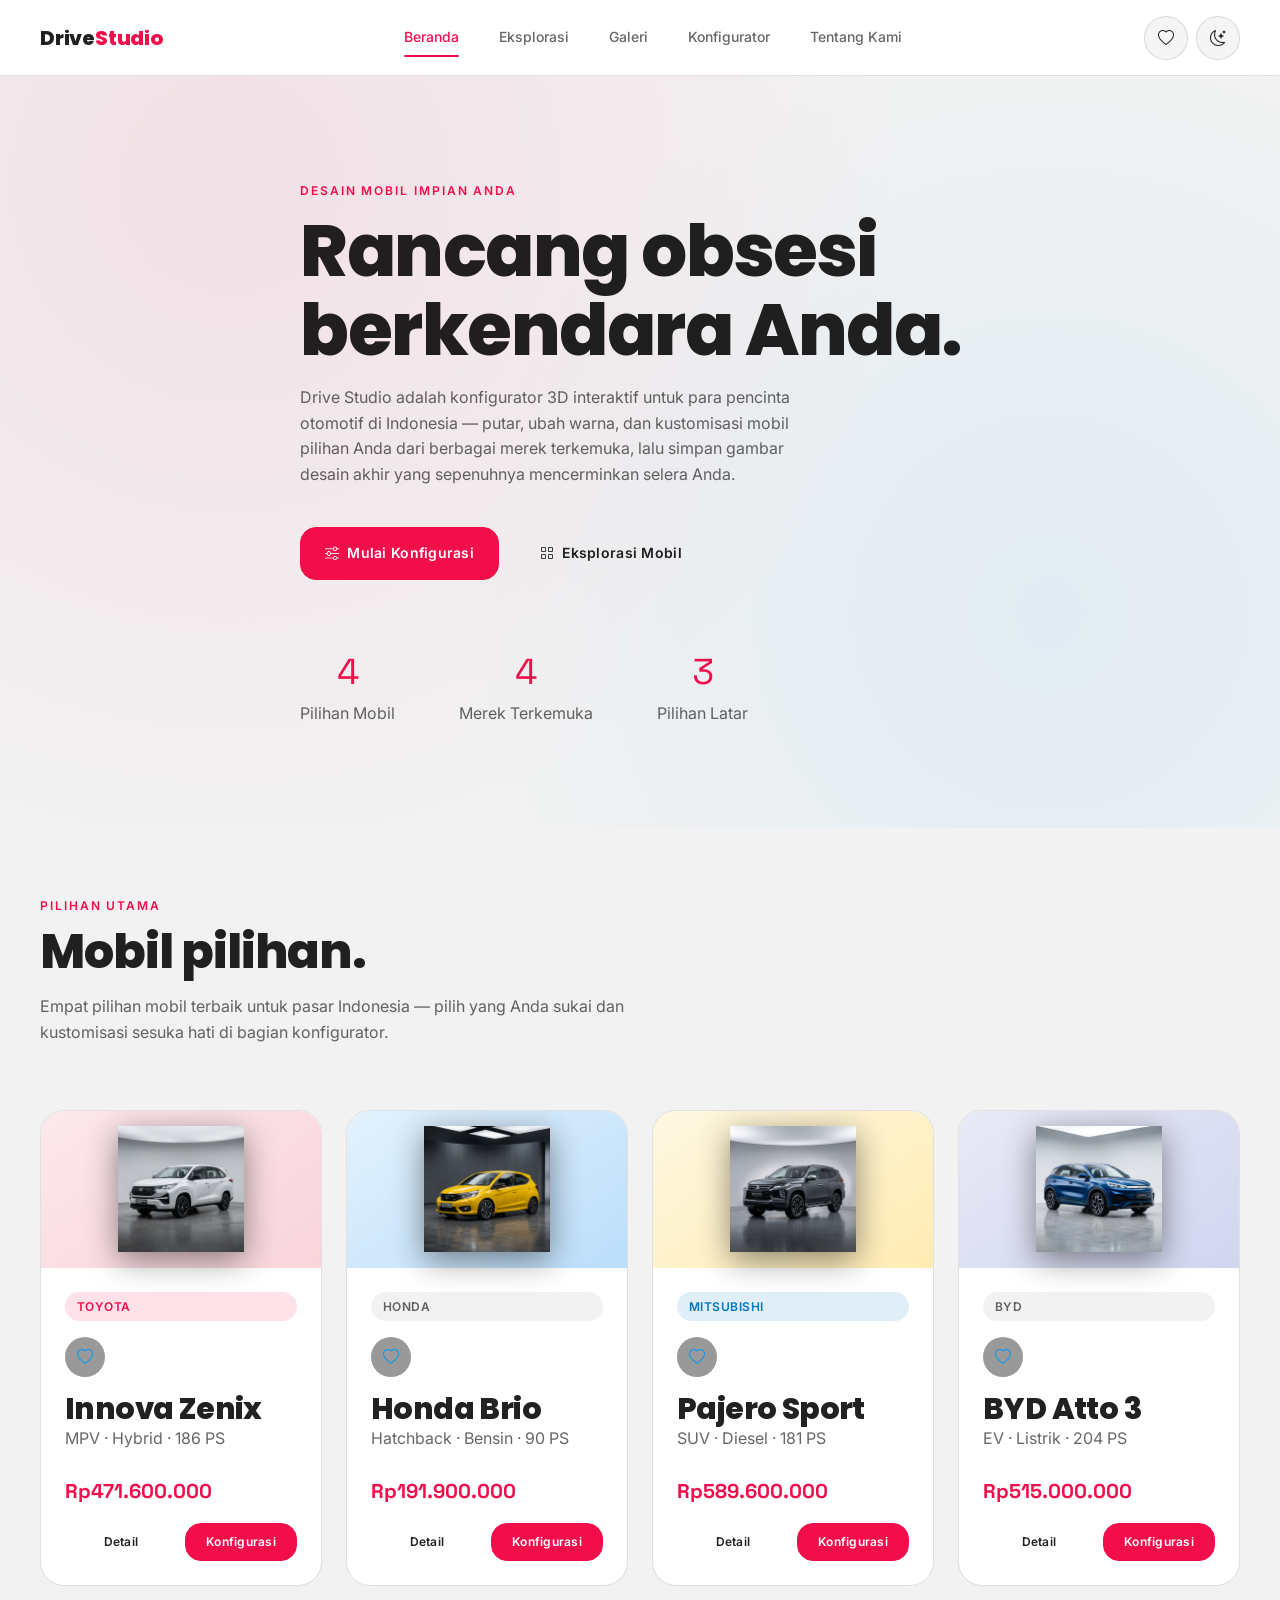
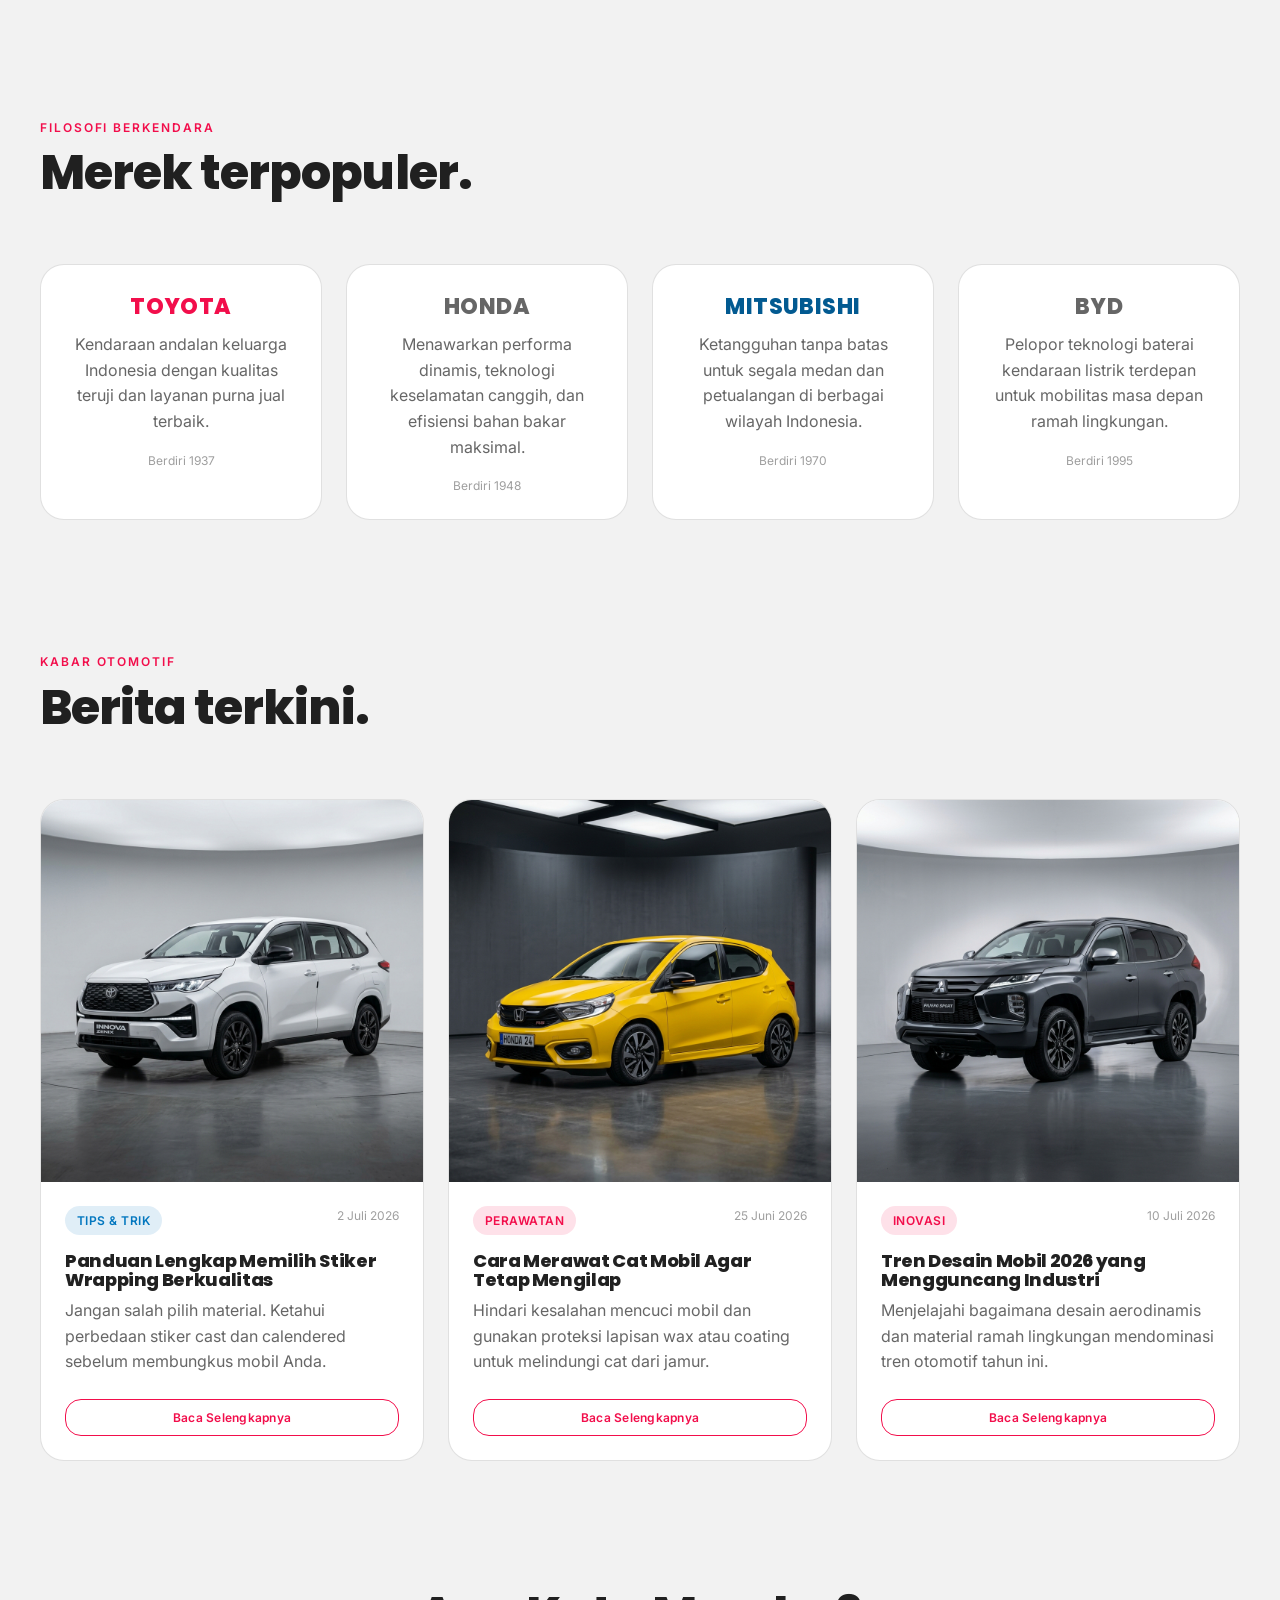
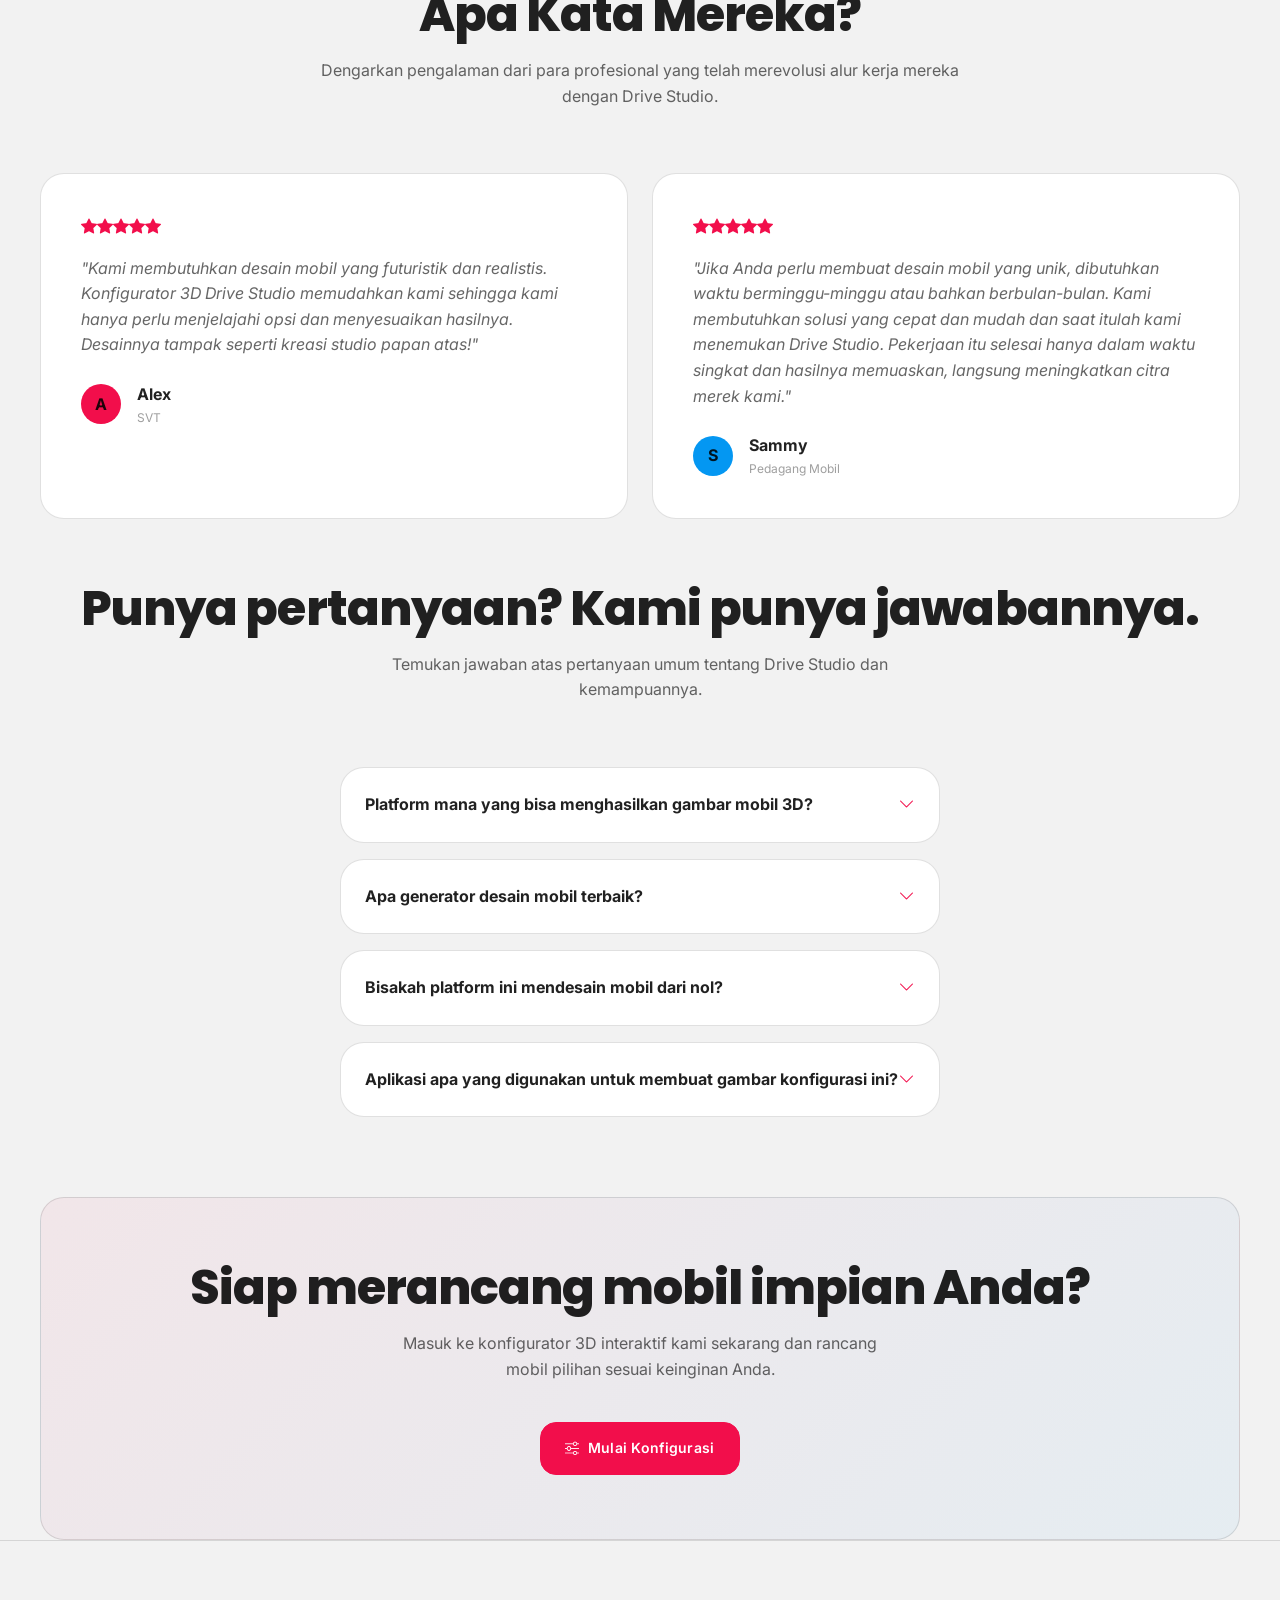
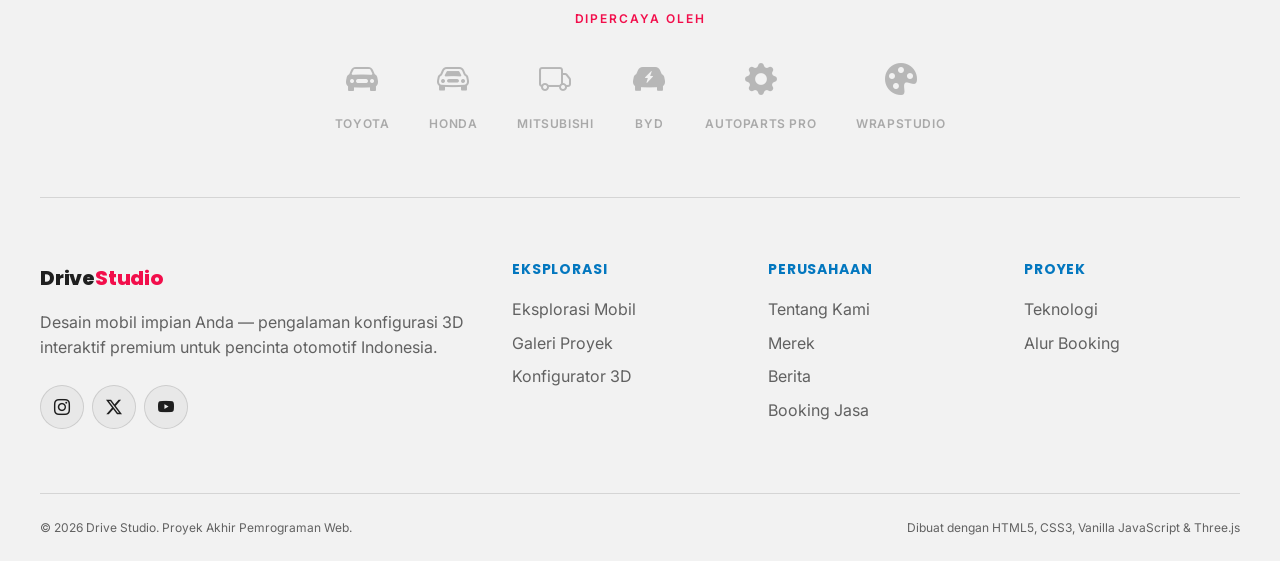
==== index.html @ 130761ae "Initial commit" ====
<!DOCTYPE html>
<html lang="id">
<head>
  <meta charset="UTF-8" />
  <meta name="viewport" content="width=device-width, initial-scale=1.0" />
  <title>Drive Studio — Desain Mobil Impian Anda</title>
  <meta name="description" content="Drive Studio adalah konfigurator 3D interaktif premium untuk kustomisasi warna, velg, dan visualisasi mobil impian Anda secara real-time." />

  <!-- Diterapkan sebelum render pertama untuk menghindari kedipan tema yang salah -->
  <script>
    (function () {
      try {
        var saved = JSON.parse(localStorage.getItem('ds:theme'));
        if (saved === 'light') document.documentElement.dataset.theme = 'light';
      } catch (e) { /* localStorage tidak tersedia */ }
    })();
  </script>

  <link rel="stylesheet" href="https://cdn.jsdelivr.net/npm/bootstrap-icons@1.11.3/font/bootstrap-icons.min.css" />
  <link rel="stylesheet" href="css/main.css?v=21" />
  <link rel="stylesheet" href="css/components.css?v=21" />
  <link rel="stylesheet" href="css/animations.css?v=21" />
  <link rel="stylesheet" href="css/pages.css?v=21" />
  <link rel="stylesheet" href="css/responsive.css?v=21" />
</head>
<body data-page="home">

  <div class="loading-screen" id="loadingScreen">
    <p class="loading-logo">DRIVE<span class="text-primary">STUDIO</span></p>
    <div class="loading-bar">
      <div class="loading-bar-fill" id="loadingBarFill"></div>
    </div>
  </div>

  <header class="navbar" id="navbar">
    <div class="container navbar-inner">
      <a href="index.html" class="navbar-brand">Drive<span>Studio</span></a>

      <nav class="navbar-links" aria-label="Navigasi Utama">
        <a href="index.html" class="is-active">Beranda</a>
        <a href="cars.html">Eksplorasi</a>
        <a href="compare.html">Galeri</a>
        <a href="configurator.html">Konfigurator</a>
        <a href="about.html">Tentang Kami</a>
      </nav>

      <div class="navbar-actions">
        <a href="cars.html?view=favorites" class="btn-icon icon-btn-badged" id="favoritesLink" aria-label="Mobil Favorit">
          <i class="bi bi-heart"></i>
          <span class="icon-btn-badge" id="favoritesCount" hidden>0</span>
        </a>
        <button type="button" class="btn-icon" id="themeToggle" aria-label="Ubah Tema Terang/Gelap">
          <i class="bi bi-moon-stars" id="themeIcon"></i>
        </button>
        <button type="button" class="btn-icon navbar-toggle" id="navbarToggle" aria-label="Buka Menu" aria-expanded="false" aria-controls="navbarDrawer">
          <i class="bi bi-list" id="navbarToggleIcon"></i>
        </button>
      </div>
    </div>
  </header>

  <div class="navbar-drawer" id="navbarDrawer">
    <a href="index.html" class="is-active">Beranda</a>
    <a href="cars.html">Eksplorasi</a>
    <a href="compare.html">Galeri</a>
    <a href="configurator.html">Konfigurator</a>
    <a href="about.html">Tentang Kami</a>
  </div>

  <main id="main-content">

    <!-- Hero -->
    <section class="hero">
      <div class="container hero-content reveal-stagger">
        <p class="eyebrow reveal">Desain mobil impian Anda</p>
        <h1 class="reveal mt-2">Rancang obsesi berkendara Anda.</h1>
        <p class="reveal mt-3" style="max-width: 52ch;">
          Drive Studio adalah konfigurator 3D interaktif untuk para pencinta otomotif di Indonesia — putar, 
          ubah warna, dan kustomisasi mobil pilihan Anda dari berbagai merek terkemuka, 
          lalu simpan gambar desain akhir yang sepenuhnya mencerminkan selera Anda.
        </p>
        <div class="hero-actions mt-5 reveal">
          <a href="configurator.html" class="btn btn-primary">
            <i class="bi bi-sliders"></i> Mulai Konfigurasi
          </a>
          <a href="cars.html" class="btn btn-ghost">
            <i class="bi bi-grid"></i> Eksplorasi Mobil
          </a>
        </div>
        <div class="hero-stats mt-6 reveal">
          <div>
            <p class="stat-number numeric text-primary" style="font-size: 2.25rem;" data-counter="4">0</p>
            <p class="text-mid">Pilihan Mobil</p>
          </div>
          <div>
            <p class="stat-number numeric text-primary" style="font-size: 2.25rem;" data-counter="4">0</p>
            <p class="text-mid">Merek Terkemuka</p>
          </div>
          <div>
            <p class="stat-number numeric text-primary" style="font-size: 2.25rem;" data-counter="3">0</p>
            <p class="text-mid">Pilihan Latar</p>
          </div>
        </div>
      </div>
    </section>

    <!-- Featured Cars -->
    <section class="section" id="featured">
      <div class="container">
        <p class="eyebrow reveal">Pilihan Utama</p>
        <h2 class="mt-2 reveal">Mobil pilihan.</h2>
        <p class="text-mid mt-3 reveal" style="max-width: 60ch;">
          Empat pilihan mobil terbaik untuk pasar Indonesia — pilih yang Anda sukai dan kustomisasi sesuka hati di bagian konfigurator.
        </p>

        <div class="grid grid-4 mt-6 reveal-stagger">
          <article class="card car-card reveal">
            <div class="car-card-media is-nocturne">
              <img src="assets/images/toyota_innova_zenix.png" alt="Toyota Innova Zenix" class="car-card-image" loading="lazy" decoding="async" />
            </div>
            <div class="card-body">
              <div class="flex justify-between items-center">
                <span class="badge badge-primary">Toyota</span>
                <button type="button" class="favorite-btn" data-car-id="toyota-innova-zenix" aria-label="Tambah Toyota Innova Zenix ke favorit" aria-pressed="false">
                  <i class="bi bi-heart"></i>
                </button>
              </div>
              <h3 class="mt-3">Innova Zenix</h3>
              <p class="text-mid">MPV · Hybrid · 186 PS</p>
              <div class="flex justify-between items-center mt-4">
                <p class="car-card-price">Rp471.600.000</p>
                <div class="flex gap-2">
                  <a href="detail.html?car=toyota-innova-zenix" class="btn btn-ghost btn-sm">Detail</a>
                  <a href="configurator.html?car=toyota-innova-zenix" class="btn btn-primary btn-sm">Konfigurasi</a>
                </div>
              </div>
            </div>
          </article>

          <article class="card car-card reveal">
            <div class="car-card-media is-solace">
              <img src="assets/images/honda_brio.png" alt="Honda Brio" class="car-card-image" loading="lazy" decoding="async" />
            </div>
            <div class="card-body">
              <div class="flex justify-between items-center">
                <span class="badge">Honda</span>
                <button type="button" class="favorite-btn" data-car-id="honda-brio" aria-label="Tambah Honda Brio ke favorit" aria-pressed="false">
                  <i class="bi bi-heart"></i>
                </button>
              </div>
              <h3 class="mt-3">Honda Brio</h3>
              <p class="text-mid">Hatchback · Bensin · 90 PS</p>
              <div class="flex justify-between items-center mt-4">
                <p class="car-card-price">Rp191.900.000</p>
                <div class="flex gap-2">
                  <a href="detail.html?car=honda-brio" class="btn btn-ghost btn-sm">Detail</a>
                  <a href="configurator.html?car=honda-brio" class="btn btn-primary btn-sm">Konfigurasi</a>
                </div>
              </div>
            </div>
          </article>

          <article class="card car-card reveal">
            <div class="car-card-media is-corsa">
              <img src="assets/images/mitsubishi_pajero_sport.png" alt="Mitsubishi Pajero Sport" class="car-card-image" loading="lazy" decoding="async" />
            </div>
            <div class="card-body">
              <div class="flex justify-between items-center">
                <span class="badge badge-accent">Mitsubishi</span>
                <button type="button" class="favorite-btn" data-car-id="mitsubishi-pajero-sport" aria-label="Tambah Mitsubishi Pajero Sport ke favorit" aria-pressed="false">
                  <i class="bi bi-heart"></i>
                </button>
              </div>
              <h3 class="mt-3">Pajero Sport</h3>
              <p class="text-mid">SUV · Diesel · 181 PS</p>
              <div class="flex justify-between items-center mt-4">
                <p class="car-card-price">Rp589.600.000</p>
                <div class="flex gap-2">
                  <a href="detail.html?car=mitsubishi-pajero-sport" class="btn btn-ghost btn-sm">Detail</a>
                  <a href="configurator.html?car=mitsubishi-pajero-sport" class="btn btn-primary btn-sm">Konfigurasi</a>
                </div>
              </div>
            </div>
          </article>

          <article class="card car-card reveal">
            <div class="car-card-media is-meridian">
              <img src="assets/images/byd_atto_3.png" alt="BYD Atto 3" class="car-card-image" loading="lazy" decoding="async" />
            </div>
            <div class="card-body">
              <div class="flex justify-between items-center">
                <span class="badge">BYD</span>
                <button type="button" class="favorite-btn" data-car-id="byd-atto-3" aria-label="Tambah BYD Atto 3 ke favorit" aria-pressed="false">
                  <i class="bi bi-heart"></i>
                </button>
              </div>
              <h3 class="mt-3">BYD Atto 3</h3>
              <p class="text-mid">EV · Listrik · 204 PS</p>
              <div class="flex justify-between items-center mt-4">
                <p class="car-card-price">Rp515.000.000</p>
                <div class="flex gap-2">
                  <a href="detail.html?car=byd-atto-3" class="btn btn-ghost btn-sm">Detail</a>
                  <a href="configurator.html?car=byd-atto-3" class="btn btn-primary btn-sm">Konfigurasi</a>
                </div>
              </div>
            </div>
          </article>
        </div>
      </div>
    </section>

    <!-- Brands -->
    <section class="section" id="brands">
      <div class="container">
        <p class="eyebrow reveal">Filosofi Berkendara</p>
        <h2 class="mt-2 reveal">Merek terpopuler.</h2>

        <div class="grid grid-4 mt-6 reveal-stagger">
          <article class="card brand-card reveal">
            <p class="brand-wordmark text-primary">TOYOTA</p>
            <p class="text-mid mt-2">Kendaraan andalan keluarga Indonesia dengan kualitas teruji dan layanan purna jual terbaik.</p>
            <p class="text-low fs-xs mt-3">Berdiri 1937</p>
          </article>
          <article class="card brand-card reveal">
            <p class="brand-wordmark">HONDA</p>
            <p class="text-mid mt-2">Menawarkan performa dinamis, teknologi keselamatan canggih, dan efisiensi bahan bakar maksimal.</p>
            <p class="text-low fs-xs mt-3">Berdiri 1948</p>
          </article>
          <article class="card brand-card reveal">
            <p class="brand-wordmark text-accent">MITSUBISHI</p>
            <p class="text-mid mt-2">Ketangguhan tanpa batas untuk segala medan dan petualangan di berbagai wilayah Indonesia.</p>
            <p class="text-low fs-xs mt-3">Berdiri 1970</p>
          </article>
          <article class="card brand-card reveal">
            <p class="brand-wordmark">BYD</p>
            <p class="text-mid mt-2">Pelopor teknologi baterai kendaraan listrik terdepan untuk mobilitas masa depan ramah lingkungan.</p>
            <p class="text-low fs-xs mt-3">Berdiri 1995</p>
          </article>
        </div>
      </div>
    </section>

    <!-- News -->
    <section class="section" id="news">
      <div class="container">
        <p class="eyebrow reveal">Kabar Otomotif</p>
        <h2 class="mt-2 reveal">Berita terkini.</h2>

        <div class="grid grid-3 mt-6 reveal-stagger">
          <article class="card overflow-hidden reveal" style="display: flex; flex-direction: column;">
            <div class="aspect-video">
              <img src="assets/images/toyota_innova_zenix.png" alt="Berita 2" class="w-full h-full object-cover" loading="lazy" />
            </div>
            <div class="card-body" style="flex: 1; display: flex; flex-direction: column;">
              <div>
                <span class="badge badge-accent">Tips & Trik</span>
                <p class="text-low fs-xs" style="float: right;">2 Juli 2026</p>
              </div>
              <h3 class="mt-3" style="font-size: 1.125rem;">Panduan Lengkap Memilih Stiker Wrapping Berkualitas</h3>
              <p class="text-mid mt-2 mb-4">Jangan salah pilih material. Ketahui perbedaan stiker cast dan calendered sebelum membungkus mobil Anda.</p>
              <a href="article.html?id=panduan-stiker-wrapping" class="btn btn-outline btn-sm mt-auto w-full text-center d-block">Baca Selengkapnya</a>
            </div>
          </article>
          <article class="card overflow-hidden reveal" style="display: flex; flex-direction: column;">
            <div class="aspect-video">
              <img src="assets/images/honda_brio.png" alt="Berita 3" class="w-full h-full object-cover" loading="lazy" />
            </div>
            <div class="card-body" style="flex: 1; display: flex; flex-direction: column;">
              <div>
                <span class="badge badge-primary">Perawatan</span>
                <p class="text-low fs-xs" style="float: right;">25 Juni 2026</p>
              </div>
              <h3 class="mt-3" style="font-size: 1.125rem;">Cara Merawat Cat Mobil Agar Tetap Mengilap</h3>
              <p class="text-mid mt-2 mb-4">Hindari kesalahan mencuci mobil dan gunakan proteksi lapisan wax atau coating untuk melindungi cat dari jamur.</p>
              <a href="article.html?id=merawat-cat-mengilap" class="btn btn-outline btn-sm mt-auto w-full text-center d-block">Baca Selengkapnya</a>
            </div>
          </article>
          <article class="card overflow-hidden reveal" style="display: flex; flex-direction: column;">
            <div class="aspect-video">
              <img src="assets/images/mitsubishi_pajero_sport.png" alt="Berita 1" class="w-full h-full object-cover" loading="lazy" />
            </div>
            <div class="card-body" style="flex: 1; display: flex; flex-direction: column;">
              <div>
                <span class="badge badge-primary">Inovasi</span>
                <p class="text-low fs-xs" style="float: right;">10 Juli 2026</p>
              </div>
              <h3 class="mt-3" style="font-size: 1.125rem;">Tren Desain Mobil 2026 yang Mengguncang Industri</h3>
              <p class="text-mid mt-2 mb-4">Menjelajahi bagaimana desain aerodinamis dan material ramah lingkungan mendominasi tren otomotif tahun ini.</p>
              <a href="article.html?id=desain-mobil-2026" class="btn btn-outline btn-sm mt-auto w-full text-center d-block">Baca Selengkapnya</a>
            </div>
          </article>
        </div>
      </div>
    </section>

    <!-- Testimonials -->
    <section class="section" id="testimonials">
      <div class="container text-center reveal">
        <h2>Apa Kata Mereka?</h2>
        <p class="text-mid mt-3 mx-auto max-w-prose">
          Dengarkan pengalaman dari para profesional yang telah merevolusi alur kerja mereka dengan Drive Studio.
        </p>
        
        <div class="grid grid-2 mt-6" style="text-align: left;">
          <div class="card" style="padding: var(--space-5);">
            <div class="text-primary" style="margin-bottom: var(--space-3);">
              <i class="bi bi-star-fill"></i><i class="bi bi-star-fill"></i><i class="bi bi-star-fill"></i><i class="bi bi-star-fill"></i><i class="bi bi-star-fill"></i>
            </div>
            <p class="text-mid" style="font-style: italic;">"Kami membutuhkan desain mobil yang futuristik dan realistis. Konfigurator 3D Drive Studio memudahkan kami sehingga kami hanya perlu menjelajahi opsi dan menyesuaikan hasilnya. Desainnya tampak seperti kreasi studio papan atas!"</p>
            <div class="flex items-center mt-4 gap-3">
              <div class="flex justify-center items-center text-on-primary" style="width: 40px; height: 40px; background-color: var(--primary); border-radius: 50%; font-weight: 700;">A</div>
              <div>
                <p class="text-high" style="font-weight: 700; margin: 0;">Alex</p>
                <p class="text-low fs-xs" style="margin: 0;">SVT</p>
              </div>
            </div>
          </div>
          
          <div class="card" style="padding: var(--space-5);">
            <div class="text-primary" style="margin-bottom: var(--space-3);">
              <i class="bi bi-star-fill"></i><i class="bi bi-star-fill"></i><i class="bi bi-star-fill"></i><i class="bi bi-star-fill"></i><i class="bi bi-star-fill"></i>
            </div>
            <p class="text-mid" style="font-style: italic;">"Jika Anda perlu membuat desain mobil yang unik, dibutuhkan waktu berminggu-minggu atau bahkan berbulan-bulan. Kami membutuhkan solusi yang cepat dan mudah dan saat itulah kami menemukan Drive Studio. Pekerjaan itu selesai hanya dalam waktu singkat dan hasilnya memuaskan, langsung meningkatkan citra merek kami."</p>
            <div class="flex items-center mt-4 gap-3">
              <div class="flex justify-center items-center text-on-primary" style="width: 40px; height: 40px; background-color: var(--secondary); border-radius: 50%; font-weight: 700;">S</div>
              <div>
                <p class="text-high" style="font-weight: 700; margin: 0;">Sammy</p>
                <p class="text-low fs-xs" style="margin: 0;">Pedagang Mobil</p>
              </div>
            </div>
          </div>
        </div>
      </div>
    </section>

    <!-- FAQ -->
    <section class="section" style="padding-top: 0;" id="faq">
      <div class="container text-center reveal">
        <h2>Punya pertanyaan? Kami punya jawabannya.</h2>
        <p class="text-mid mt-3 mx-auto" style="max-width: 60ch;">
          Temukan jawaban atas pertanyaan umum tentang Drive Studio dan kemampuannya.
        </p>

        <div class="accordion mx-auto mt-6" style="text-align: left; max-width: 600px;">
          <div class="accordion-item card mb-3" style="overflow: hidden; margin-bottom: var(--space-3);">
            <button class="accordion-header flex justify-between items-center text-high" style="width: 100%; padding: var(--space-4); background: transparent; border: 0; cursor: pointer; font-weight: 700; font-family: inherit; font-size: 1rem;" aria-expanded="false">
              <span style="text-align: left;">Platform mana yang bisa menghasilkan gambar mobil 3D?</span>
              <i class="bi bi-chevron-down text-primary" style="transition: transform 0.3s ease;"></i>
            </button>
            <div class="accordion-content" style="overflow: hidden; transition: max-height 0.3s ease; max-height: 0;">
              <p class="text-mid" style="margin: 0; padding: 0 var(--space-4) var(--space-4) var(--space-4);">Drive Studio adalah salah satu konfigurator terdepan yang dikhususkan untuk visualisasi otomotif berkualitas tinggi secara real-time.</p>
            </div>
          </div>

          <div class="accordion-item card mb-3" style="overflow: hidden; margin-bottom: var(--space-3);">
            <button class="accordion-header flex justify-between items-center text-high" style="width: 100%; padding: var(--space-4); background: transparent; border: 0; cursor: pointer; font-weight: 700; font-family: inherit; font-size: 1rem;" aria-expanded="false">
              <span style="text-align: left;">Apa generator desain mobil terbaik?</span>
              <i class="bi bi-chevron-down text-primary" style="transition: transform 0.3s ease;"></i>
            </button>
            <div class="accordion-content" style="overflow: hidden; transition: max-height 0.3s ease; max-height: 0;">
              <p class="text-mid" style="margin: 0; padding: 0 var(--space-4) var(--space-4) var(--space-4);">Untuk kebutuhan otomotif, Drive Studio menawarkan akurasi render dan detail material yang superior dibanding konfigurator umum lainnya, didukung teknologi WebGL terkini.</p>
            </div>
          </div>

          <div class="accordion-item card mb-3" style="overflow: hidden; margin-bottom: var(--space-3);">
            <button class="accordion-header flex justify-between items-center text-high" style="width: 100%; padding: var(--space-4); background: transparent; border: 0; cursor: pointer; font-weight: 700; font-family: inherit; font-size: 1rem;" aria-expanded="false">
              <span style="text-align: left;">Bisakah platform ini mendesain mobil dari nol?</span>
              <i class="bi bi-chevron-down text-primary" style="transition: transform 0.3s ease;"></i>
            </button>
            <div class="accordion-content" style="overflow: hidden; transition: max-height 0.3s ease; max-height: 0;">
              <p class="text-mid" style="margin: 0; padding: 0 var(--space-4) var(--space-4) var(--space-4);">Ya, platform kami memungkinkan penyesuaian detail dari warna cat, velg, kaca, hingga material interior untuk menghasilkan render mobil 3D yang realistis dan profesional.</p>
            </div>
          </div>

          <div class="accordion-item card mb-3" style="overflow: hidden; margin-bottom: var(--space-3);">
            <button class="accordion-header flex justify-between items-center text-high" style="width: 100%; padding: var(--space-4); background: transparent; border: 0; cursor: pointer; font-weight: 700; font-family: inherit; font-size: 1rem;" aria-expanded="false">
              <span style="text-align: left;">Aplikasi apa yang digunakan untuk membuat gambar konfigurasi ini?</span>
              <i class="bi bi-chevron-down text-primary" style="transition: transform 0.3s ease;"></i>
            </button>
            <div class="accordion-content" style="overflow: hidden; transition: max-height 0.3s ease; max-height: 0;">
              <p class="text-mid" style="margin: 0; padding: 0 var(--space-4) var(--space-4) var(--space-4);">Drive Studio menyediakan platform berbasis web penuh yang memudahkan akses bagi desainer, penggemar otomotif, dan dealer mobil tanpa perlu instalasi aplikasi tambahan.</p>
            </div>
          </div>
        </div>
      </div>
    </section>

    <!-- CTA -->
      <div class="container">
        <div class="cta-banner reveal">
          <h2>Siap merancang mobil impian Anda?</h2>
          <p class="text-mid mt-3" style="max-width: 48ch; margin-inline: auto;">
            Masuk ke konfigurator 3D interaktif kami sekarang dan rancang mobil pilihan sesuai keinginan Anda.
          </p>
          <a href="configurator.html" class="btn btn-primary mt-5">
            <i class="bi bi-sliders"></i> Mulai Konfigurasi
          </a>
        </div>
      </div>
    </section>
  </main>

  <footer class="footer">
    <div class="container">
      <div class="footer-partners">
        <p class="eyebrow">Dipercaya Oleh</p>
        <div class="partner-logos mt-4">
          <div class="partner-logo" aria-label="Toyota"><i class="bi bi-car-front-fill"></i><span>Toyota</span></div>
          <div class="partner-logo" aria-label="Honda"><i class="bi bi-car-front"></i><span>Honda</span></div>
          <div class="partner-logo" aria-label="Mitsubishi"><i class="bi bi-truck"></i><span>Mitsubishi</span></div>
          <div class="partner-logo" aria-label="BYD"><i class="bi bi-ev-front-fill"></i><span>BYD</span></div>
          <div class="partner-logo" aria-label="AutoParts Pro"><i class="bi bi-gear-fill"></i><span>AutoParts Pro</span></div>
          <div class="partner-logo" aria-label="WrapStudio"><i class="bi bi-palette-fill"></i><span>WrapStudio</span></div>
        </div>
      </div>

      <div class="footer-grid">
        <div>
          <a href="index.html" class="navbar-brand">Drive<span>Studio</span></a>
          <p class="mt-3">Desain mobil impian Anda — pengalaman konfigurasi 3D interaktif premium untuk pencinta otomotif Indonesia.</p>
          <div class="social-links mt-4">
            <a href="javascript:void(0)" class="btn-icon" aria-label="Instagram"><i class="bi bi-instagram"></i></a>
            <a href="javascript:void(0)" class="btn-icon" aria-label="X (Twitter)"><i class="bi bi-twitter-x"></i></a>
            <a href="javascript:void(0)" class="btn-icon" aria-label="YouTube"><i class="bi bi-youtube"></i></a>
          </div>
        </div>

        <div>
          <h4 class="footer-heading">Eksplorasi</h4>
          <nav class="footer-links">
            <a href="cars.html">Eksplorasi Mobil</a>
            <a href="compare.html">Galeri Proyek</a>
            <a href="configurator.html">Konfigurator 3D</a>
          </nav>
        </div>

        <div>
          <h4 class="footer-heading">Perusahaan</h4>
          <nav class="footer-links">
            <a href="about.html">Tentang Kami</a>
            <a href="index.html#brands">Merek</a>
            <a href="index.html#news">Berita</a>
            <a href="about.html#contact">Booking Jasa</a>
          </nav>
        </div>

        <div>
          <h4 class="footer-heading">Proyek</h4>
          <nav class="footer-links">
            <a href="about.html#tech">Teknologi</a>
            <a href="about.html#roadmap">Alur Booking</a>
          </nav>
        </div>
      </div>

      <div class="footer-bottom">
        <p>&copy; 2026 Drive Studio. Proyek Akhir Pemrograman Web.</p>
        <p>Dibuat dengan HTML5, CSS3, Vanilla JavaScript &amp; Three.js</p>
      </div>
    </div>
  </footer>

  <script type="module">
    import { initNavbar } from './js/nav.js';
    import { initTheme } from './js/theme.js';
    import { initScrollReveal, initCounters, initLoadingScreen, initAccordion } from './js/utils.js';
    import { initFavoriteButtons } from './js/favorites.js';

    initNavbar();
    initTheme();
    initScrollReveal();
    initCounters();
    initLoadingScreen();
    initFavoriteButtons();
    initAccordion();
  </script>
</body>
</html>
---- css/main.css ----
/* ============================================================
   Drive Studio — main.css
   Design tokens, reset, base typography, layout & utility classes.
   Mobile-first: base rules target ~360px; responsive.css layers
   min-width overrides on top of this file.
   ============================================================ */
@import url('https://fonts.googleapis.com/css2?family=Inter:wght@400;500;600;700&family=Poppins:wght@600;700;800&family=Space+Grotesk:wght@500;600;700&display=swap');

/* ---------- Design Tokens ---------- */
:root {
  /* Brand palette */
  --bg: #F2F2F2;
  --bg-elevated: #ffffff;
  --card: #ffffff;
  --card-hover: #f9f9f9;
  --primary: #F20E4B;
  --primary-dim: #c20b3c;
  --secondary: #0497F2;
  --secondary-text: #0265A3;
  --accent: #0377BF;
  --accent-text: #025a91;
  --warning: #F5A448;

  /* Text (Dark on Light) */
  --text-high: rgba(0, 0, 0, 0.87);
  --text-mid: rgba(0, 0, 0, 0.60);
  --text-low: rgba(0, 0, 0, 0.38);
  --text-on-primary: #ffffff;

  /* Borders / glass */
  --border: rgba(0, 0, 0, 0.12);
  --border-strong: rgba(0, 0, 0, 0.24);
  --glass-bg: rgba(255, 255, 255, 0.85);
  --glass-border: rgba(0, 0, 0, 0.08);
  --glass-blur: 16px;

  /* Typography */
  --font-heading: 'Poppins', sans-serif;
  --font-body: 'Inter', sans-serif;
  --font-numeric: 'Space Grotesk', monospace;

  /* Type scale (mobile-first, responsive.css scales these up) */
  --fs-h1: clamp(2.25rem, 6vw, 4.5rem);
  --fs-h2: clamp(1.75rem, 4vw, 3rem);
  --fs-h3: clamp(1.375rem, 2.5vw, 1.875rem);
  --fs-h4: 1.125rem;
  --fs-body: 1rem;
  --fs-sm: 0.875rem;
  --fs-xs: 0.75rem;

  /* Radius */
  --radius-sm: 8px;
  --radius-md: 16px;
  --radius-lg: 24px;
  --radius-pill: 999px;

  /* Spacing scale */
  --space-1: 4px;
  --space-2: 8px;
  --space-3: 16px;
  --space-4: 24px;
  --space-5: 40px;
  --space-6: 64px;
  --space-7: 96px;

  /* Motion */
  --ease-out: cubic-bezier(0.16, 1, 0.3, 1);
  --ease-in-out: cubic-bezier(0.65, 0, 0.35, 1);
  --dur-fast: 150ms;
  --dur-med: 300ms;
  --dur-slow: 600ms;
  --stagger-unit: 90ms;

  /* Shadows */
  --shadow-sm: 0 4px 12px rgba(0, 0, 0, 0.05);
  --shadow-md: 0 12px 32px rgba(0, 0, 0, 0.08);
  --shadow-glow-primary: 0 8px 24px rgba(242, 14, 75, 0.3);
  --shadow-glow-accent: 0 8px 24px rgba(3, 119, 191, 0.25);

  /* Layout */
  --container-max: 1320px;
  --nav-height: 76px;
}

/* Reduced-motion users get near-instant transitions everywhere */
@media (prefers-reduced-motion: reduce) {
  :root {
    --dur-fast: 1ms;
    --dur-med: 1ms;
    --dur-slow: 1ms;
    --stagger-unit: 0ms;
  }
}

/* ---------- Basic Reset & Typography ---------- */
*,
*::before,
*::after {
  box-sizing: border-box;
  margin: 0;
  padding: 0;
}

html {
  color-scheme: light;
  scroll-behavior: smooth;
}

body {
  background: var(--bg);
  color: var(--text-high);
  font-family: var(--font-body);
  font-size: var(--fs-body);
  line-height: 1.6;
  overflow-x: hidden;
  -webkit-font-smoothing: antialiased;
}

img,
picture,
video,
canvas,
svg {
  display: block;
  max-width: 100%;
}

a {
  color: inherit;
  text-decoration: none;
}

button,
input,
select,
textarea {
  font: inherit;
  color: inherit;
  background: none;
  border: none;
}

button {
  cursor: pointer;
}

ul,
ol {
  list-style: none;
}

/* Visible focus state everywhere (a11y) — never remove without replacement */
:focus-visible {
  outline: 2px solid var(--primary);
  outline-offset: 3px;
  border-radius: var(--radius-sm);
}

/* ---------- Base Typography ---------- */
h1,
h2,
h3,
h4 {
  font-family: var(--font-heading);
  font-weight: 800;
  line-height: 1.1;
  letter-spacing: -0.02em;
  color: var(--text-high);
}

h1 {
  font-size: var(--fs-h1);
}

h2 {
  font-size: var(--fs-h2);
}

h3 {
  font-size: var(--fs-h3);
}

h4 {
  font-size: var(--fs-h4);
}

p {
  color: var(--text-mid);
}

.text-high {
  color: var(--text-high);
}

.text-mid {
  color: var(--text-mid);
}

.text-low {
  color: var(--text-low);
}

.text-primary {
  color: var(--primary);
}

.text-secondary {
  color: var(--secondary-text);
}

.text-accent {
  color: var(--accent-text);
}

.text-warning {
  color: var(--warning);
}

.numeric,
.stat-number {
  font-family: var(--font-numeric);
  font-variant-numeric: tabular-nums;
}

.eyebrow {
  display: inline-block;
  font-family: var(--font-body);
  font-size: var(--fs-xs);
  font-weight: 600;
  letter-spacing: 0.16em;
  text-transform: uppercase;
  color: var(--primary);
}

/* ---------- Layout ---------- */
.container {
  width: 100%;
  max-width: var(--container-max);
  margin-inline: auto;
  padding-inline: var(--space-3);
}

.section {
  padding-block: var(--space-6);
}

.flex {
  display: flex;
}

.flex-wrap {
  flex-wrap: wrap;
}

.flex-col {
  flex-direction: column;
}

.items-start {
  align-items: flex-start;
}

.items-center {
  align-items: center;
}

.justify-center {
  justify-content: center;
}

.justify-between {
  justify-content: space-between;
}

.gap-1 { gap: var(--space-1); }
.gap-2 { gap: var(--space-2); }
.gap-3 { gap: var(--space-3); }
.gap-4 { gap: var(--space-4); }
.gap-5 { gap: var(--space-5); }

.grid {
  display: grid;
  gap: var(--space-4);
}

.grid-2 { grid-template-columns: repeat(1, 1fr); }
.grid-3 { grid-template-columns: repeat(1, 1fr); }
.grid-4 { grid-template-columns: repeat(1, 1fr); }

/* Spacing utilities */
.mt-1 { margin-top: var(--space-1); } .mt-2 { margin-top: var(--space-2); }
.mt-3 { margin-top: var(--space-3); } .mt-4 { margin-top: var(--space-4); }
.mt-5 { margin-top: var(--space-5); } .mt-6 { margin-top: var(--space-6); }
.mb-1 { margin-bottom: var(--space-1); } .mb-2 { margin-bottom: var(--space-2); }
.mb-3 { margin-bottom: var(--space-3); } .mb-4 { margin-bottom: var(--space-4); }
.mb-5 { margin-bottom: var(--space-5); } .mb-6 { margin-bottom: var(--space-6); }
.mt-7 { margin-top: var(--space-7); } .mb-7 { margin-bottom: var(--space-7); }

/* Font-size & Weight utilities */
.fs-h1 { font-size: var(--fs-h1); }
.fs-h2 { font-size: var(--fs-h2); }
.fs-h3 { font-size: var(--fs-h3); }
.fs-base { font-size: var(--fs-base); }
.fs-xs { font-size: var(--fs-xs); }
.fs-sm { font-size: var(--fs-sm); }
.fw-600 { font-weight: 600; }
.fw-700 { font-weight: 700; }

/* Padding utilities */
.pt-0 { padding-top: 0 !important; }
.pt-4 { padding-top: var(--space-4); }
.pt-6 { padding-top: var(--space-6); }
.pb-0 { padding-bottom: 0 !important; }
.p-4 { padding: var(--space-4); }
.p-6 { padding: var(--space-6); }

/* Display & Layout utilities */
.d-none { display: none; }
.d-block { display: block; }
.text-center { text-align: center; }
.text-left { text-align: left; }
.mx-auto { margin-inline: auto; }

/* Image & Aspect Ratio */
.aspect-video { aspect-ratio: 16 / 9; }
.aspect-square { aspect-ratio: 1 / 1; }
.object-cover { object-fit: cover; }
.object-contain { object-fit: contain; }
.w-full { width: 100%; }
.h-full { height: 100%; }

/* Width constraints */
.max-w-prose { max-width: 65ch; }
.max-w-md { max-width: 60ch; }
.max-w-sm { max-width: 48ch; }

/* Line-height utilities */
.lh-snug { line-height: 1.3; }
.lh-normal { line-height: 1.6; }

/* ---------- Glassmorphism ---------- */
.glass {
  background: var(--glass-bg);
  backdrop-filter: blur(var(--glass-blur));
  -webkit-backdrop-filter: blur(var(--glass-blur));
  border: 1px solid var(--glass-border);
}

/* ---------- Screen-reader only ---------- */
.sr-only {
  position: absolute;
  width: 1px;
  height: 1px;
  padding: 0;
  margin: -1px;
  overflow: hidden;
  clip: rect(0, 0, 0, 0);
  white-space: nowrap;
  border: 0;
}

/* ---------- Range input ---------- */
input[type="range"] {
  -webkit-appearance: none;
  appearance: none;
  height: 4px;
  border-radius: var(--radius-pill);
  background: var(--border);
  outline: none;
  cursor: pointer;
}

input[type="range"]::-webkit-slider-thumb {
  -webkit-appearance: none;
  appearance: none;
  width: 18px;
  height: 18px;
  border-radius: 50%;
  background: var(--primary);
  box-shadow: var(--shadow-sm);
  transition: transform var(--dur-fast) var(--ease-out);
}

input[type="range"]::-webkit-slider-thumb:hover {
  transform: scale(1.15);
}

input[type="range"]::-moz-range-thumb {
  width: 18px;
  height: 18px;
  border-radius: 50%;
  background: var(--primary);
  border: none;
  box-shadow: var(--shadow-sm);
  transition: transform var(--dur-fast) var(--ease-out);
}

input[type="range"]::-moz-range-thumb:hover {
  transform: scale(1.15);
}

/* ---------- Section separator ---------- */
.section-divider {
  height: 1px;
  background: var(--border);
  margin-block: 0;
}

/* ---------- Toast colors (light-theme friendly) ---------- */
.toast {
  background: var(--card);
  border: 1px solid var(--border);
  color: var(--text-high);
}

/* ---------- Brand colors for configurator header chip ---------- */
.car-brand-chip {
  display: inline-block;
  padding: 0.25rem 0.875rem;
  border-radius: var(--radius-pill);
  font-size: var(--fs-xs);
  font-weight: 700;
  letter-spacing: 0.08em;
  text-transform: uppercase;
  background: rgba(242, 14, 75, 0.10);
  color: var(--primary);
  border: 1px solid rgba(242, 14, 75, 0.25);
}
---- css/components.css ----
/* ============================================================
   Drive Studio — components.css
   Shared, reusable component styles used across every page.
   ============================================================ */

/* ---------- Buttons ---------- */
.btn {
  display: inline-flex;
  align-items: center;
  justify-content: center;
  gap: var(--space-2);
  padding: 0.875rem 1.5rem;
  border-radius: var(--radius-md);
  font-family: var(--font-body);
  font-size: var(--fs-sm);
  font-weight: 600;
  letter-spacing: 0.02em;
  white-space: nowrap;
  transition: transform var(--dur-fast) var(--ease-out),
    box-shadow var(--dur-fast) var(--ease-out),
    background-color var(--dur-fast) var(--ease-out),
    border-color var(--dur-fast) var(--ease-out);
}

.btn:active {
  transform: scale(0.97);
}

.btn-primary {
  background: var(--primary);
  color: var(--text-on-primary);
  border: 1px solid var(--primary);
}

.btn-primary:hover {
  background: var(--primary-dim);
  box-shadow: var(--shadow-glow-primary);
  transform: translateY(-2px);
}

.btn-secondary {
  background: var(--secondary);
  color: var(--text-on-primary);
  border: 1px solid var(--secondary);
}

.btn-secondary:hover {
  opacity: 0.9;
  transform: translateY(-2px);
}

.btn-outline {
  background: transparent;
  color: var(--primary);
  border: 1px solid var(--primary);
}

.btn-outline:hover {
  background: rgba(242, 14, 75, 0.08); /* Primary semi-transparent */
  transform: translateY(-2px);
}

.btn-ghost {
  background: transparent;
  color: var(--text-high);
  border: 1px solid transparent;
}

.btn-ghost:hover {
  background: rgba(0, 0, 0, 0.06);
}

.btn-accent {
  background: var(--accent);
  color: var(--text-on-primary);
}

.btn-accent:hover {
  box-shadow: var(--shadow-glow-accent);
  transform: translateY(-2px);
}

.btn-warning {
  background: var(--warning);
  color: var(--text-on-primary);
}

.btn-icon {
  display: inline-flex;
  align-items: center;
  justify-content: center;
  width: 44px;
  height: 44px;
  padding: 0;
  border-radius: 50%;
  background: rgba(0, 0, 0, 0.04);
  border: 1px solid var(--border);
  color: var(--text-high);
}

.btn-icon:hover {
  background: rgba(0, 0, 0, 0.08);
}

.btn-icon i,
.favorite-btn i {
  line-height: 1;
  vertical-align: 0;
}

.icon-btn-badged {
  position: relative;
}

.icon-btn-badge {
  position: absolute;
  top: -4px;
  right: -4px;
  min-width: 18px;
  height: 18px;
  padding: 0 4px;
  align-items: center;
  justify-content: center;
  font-size: 0.65rem;
  font-weight: 700;
  border-radius: var(--radius-pill);
  background: var(--primary);
  color: var(--text-on-primary);
}

.icon-btn-badge:not([hidden]) {
  display: flex;
}

.btn-sm {
  padding: 0.5rem 1.125rem;
  font-size: var(--fs-xs);
}

/* ---------- Card ---------- */
.card {
  background: var(--card);
  border: 1px solid var(--border);
  border-radius: var(--radius-lg);
  overflow: hidden;
  transition: transform var(--dur-med) var(--ease-out),
    box-shadow var(--dur-med) var(--ease-out),
    border-color var(--dur-med) var(--ease-out);
}

.card:hover {
  transform: translateY(-6px);
  border-color: var(--border-strong);
  box-shadow: var(--shadow-md);
}

.card-body {
  padding: var(--space-4);
}

/* ---------- Badge ---------- */
.badge {
  display: inline-flex;
  align-items: center;
  gap: var(--space-1);
  padding: 0.3rem 0.75rem;
  border-radius: var(--radius-pill);
  font-size: var(--fs-xs);
  font-weight: 600;
  letter-spacing: 0.04em;
  text-transform: uppercase;
  background: rgba(0, 0, 0, 0.05);
  color: var(--text-mid);
}

.badge-primary {
  background: rgba(242, 14, 75, 0.12);
  color: var(--primary);
}

.badge-secondary {
  background: rgba(4, 151, 242, 0.12);
  color: var(--secondary);
}

.badge-accent {
  background: rgba(3, 119, 191, 0.12);
  color: var(--accent);
}

.badge-warning {
  background: rgba(245, 164, 72, 0.12);
  color: var(--warning);
}

.badge-new {
  background: var(--warning);
  color: #fff;
  border: none;
}

.badge-hybrid {
  background: rgba(4, 151, 242, 0.12);
  color: var(--secondary);
  border: 1px solid rgba(4, 151, 242, 0.3);
}

.badge-ev {
  background: rgba(3, 119, 191, 0.12);
  color: var(--accent);
  border: 1px solid rgba(3, 119, 191, 0.3);
}

/* ---------- Inputs ---------- */
.input,
.select {
  width: 100%;
  padding: 0.875rem 1.5rem;
  background: var(--card);
  border: 1px solid var(--border);
  border-radius: var(--radius-md);
  color: var(--text-high);
  transition: border-color var(--dur-fast) var(--ease-out);
}

.input::placeholder {
  color: var(--text-low);
}

.input:focus,
.select:focus {
  border-color: var(--primary);
}

.input-group {
  position: relative;
}

.input-group .input {
  padding-left: 2.75rem;
}

.input-group .input-icon {
  position: absolute;
  left: 1rem;
  top: 50%;
  transform: translateY(-50%);
  color: var(--text-low);
}

/* ---------- Navbar ---------- */
.navbar {
  position: fixed;
  inset-inline: 0;
  top: 0;
  z-index: 100;
  height: var(--nav-height);
  display: flex;
  align-items: center;
  background: var(--bg-elevated);
  border-bottom: 1px solid var(--border);
  transition: box-shadow var(--dur-med) var(--ease-out);
}

.navbar.is-scrolled {
  box-shadow: var(--shadow-sm);
}

.navbar-inner {
  width: 100%;
  display: flex;
  align-items: center;
  justify-content: space-between;
}

.navbar-brand {
  font-family: var(--font-heading);
  font-weight: 800;
  font-size: 1.25rem;
  letter-spacing: -0.01em;
}

.navbar-brand span {
  color: var(--primary);
}

.navbar-links {
  display: none;
  align-items: center;
  gap: var(--space-5);
  font-size: var(--fs-sm);
  font-weight: 500;
}

.navbar-links a {
  position: relative;
  color: var(--text-mid);
  transition: color var(--dur-fast) var(--ease-out);
}

.navbar-links a:hover,
.navbar-links a.is-active {
  color: var(--primary);
}

.navbar-links a.is-active::after {
  content: '';
  position: absolute;
  left: 0;
  right: 0;
  bottom: -8px;
  height: 2px;
  background: var(--primary);
  border-radius: var(--radius-pill);
}

.navbar-actions {
  display: flex;
  align-items: center;
  gap: var(--space-2);
}

.navbar-toggle {
  display: flex;
  width: 44px;
  height: 44px;
  align-items: center;
  justify-content: center;
}

/* Mobile nav drawer */
.navbar-drawer {
  position: fixed;
  inset: 0;
  z-index: 99;
  background: color-mix(in srgb, var(--bg) 97%, transparent);
  backdrop-filter: blur(var(--glass-blur));
  display: flex;
  flex-direction: column;
  align-items: center;
  justify-content: center;
  gap: var(--space-5);
  opacity: 0;
  visibility: hidden;
  transition: opacity var(--dur-med) var(--ease-out);
}

.navbar-drawer.is-open {
  opacity: 1;
  visibility: visible;
}

.navbar-drawer a {
  font-family: var(--font-heading);
  font-size: 1.75rem;
  font-weight: 700;
}

/* ---------- Footer ---------- */
.footer {
  border-top: 1px solid var(--border);
  padding-block: var(--space-6) var(--space-4);
}

.footer-grid {
  display: grid;
  gap: var(--space-5);
  grid-template-columns: 1fr;
}

.footer-heading {
  font-size: var(--fs-sm);
  font-weight: 700;
  color: var(--accent);
  margin-bottom: var(--space-3);
  text-transform: uppercase;
  letter-spacing: 0.06em;
}

.footer-links a {
  display: block;
  color: var(--text-mid);
  padding-block: var(--space-1);
  transition: color var(--dur-fast) var(--ease-out);
}

.footer-links a:hover {
  color: var(--accent);
}

.footer-bottom {
  margin-top: var(--space-6);
  padding-top: var(--space-4);
  border-top: 1px solid var(--border);
  display: flex;
  flex-direction: column;
  gap: var(--space-2);
  font-size: var(--fs-xs);
  color: var(--text-low);
}

.social-links {
  display: flex;
  gap: var(--space-2);
}

/* ---------- Loading Screen ---------- */
.loading-screen {
  position: fixed;
  inset: 0;
  z-index: 999;
  background: var(--bg);
  display: flex;
  flex-direction: column;
  align-items: center;
  justify-content: center;
  gap: var(--space-3);
  transition: opacity var(--dur-slow) var(--ease-out),
    visibility var(--dur-slow) var(--ease-out);
}

.loading-screen.is-hidden {
  opacity: 0;
  visibility: hidden;
  pointer-events: none;
}

.loading-logo {
  font-family: var(--font-heading);
  font-size: 1.75rem;
  font-weight: 800;
}

.loading-bar {
  width: 200px;
  height: 2px;
  background: var(--border);
  border-radius: var(--radius-pill);
  overflow: hidden;
}

.loading-bar-fill {
  height: 100%;
  width: 0%;
  background: var(--primary);
  transition: width var(--dur-fast) linear;
}

/* ---------- Toast ---------- */
.toast-container {
  position: fixed;
  bottom: var(--space-4);
  right: var(--space-4);
  z-index: 200;
  display: flex;
  flex-direction: column;
  gap: var(--space-2);
}

.toast {
  min-width: 260px;
  max-width: 340px;
  padding: var(--space-3) var(--space-4);
  border-radius: var(--radius-md);
  display: flex;
  align-items: center;
  gap: var(--space-2);
  font-size: var(--fs-sm);
  box-shadow: var(--shadow-md);
  transform: translateY(12px);
  opacity: 0;
  transition: transform var(--dur-med) var(--ease-out), opacity var(--dur-med) var(--ease-out);
}

.toast.is-visible {
  transform: translateY(0);
  opacity: 1;
}

.toast-success { border-left: 3px solid #4caf50; }
.toast-error { border-left: 3px solid var(--primary); }
.toast-info { border-left: 3px solid var(--accent); }

/* ---------- Modal ---------- */
.modal-overlay {
  position: fixed;
  inset: 0;
  z-index: 300;
  background: rgba(0, 0, 0, 0.75);
  display: flex;
  align-items: center;
  justify-content: center;
  padding: var(--space-3);
  opacity: 0;
  visibility: hidden;
  transition: opacity var(--dur-med) var(--ease-out), visibility var(--dur-med) var(--ease-out);
}

.modal-overlay.is-open {
  opacity: 1;
  visibility: visible;
}

.modal {
  width: 100%;
  max-width: 720px;
  max-height: 88vh;
  overflow-y: auto;
  border-radius: var(--radius-lg);
  transform: scale(0.96);
  transition: transform var(--dur-med) var(--ease-out);
}

.modal-overlay.is-open .modal {
  transform: scale(1);
}

.modal-close {
  position: absolute;
  top: var(--space-3);
  right: var(--space-3);
}

/* ---------- Tabs ---------- */
.tabs-nav {
  display: flex;
  gap: var(--space-2);
  border-bottom: 1px solid var(--border);
  overflow-x: auto;
}

.tabs-nav button {
  padding: var(--space-3) var(--space-2);
  color: var(--text-mid);
  font-weight: 600;
  font-size: var(--fs-sm);
  border-bottom: 2px solid transparent;
  transition: color var(--dur-fast) var(--ease-out), border-color var(--dur-fast) var(--ease-out);
  white-space: nowrap;
}

.tabs-nav button.is-active {
  color: var(--primary);
  border-bottom-color: var(--primary);
}

.tab-panel {
  display: none;
  padding-block: var(--space-4);
}

.tab-panel.is-active {
  display: block;
}

/* ---------- Accordion ---------- */
.accordion-item {
  border-bottom: 1px solid var(--border);
}

.accordion-trigger {
  width: 100%;
  display: flex;
  align-items: center;
  justify-content: space-between;
  padding-block: var(--space-3);
  font-weight: 600;
  text-align: left;
}

.accordion-trigger .icon {
  transition: transform var(--dur-fast) var(--ease-out);
}

.accordion-item.is-open .accordion-trigger .icon {
  transform: rotate(45deg);
}

.accordion-panel {
  max-height: 0;
  overflow: hidden;
  transition: max-height var(--dur-med) var(--ease-out);
}

.accordion-panel-inner {
  padding-bottom: var(--space-3);
  color: var(--text-mid);
}

/* ---------- Slider / Gallery ---------- */
.slider {
  position: relative;
  min-width: 0; /* prevents the flex track below from inflating this grid item's track width */
  border-radius: var(--radius-lg);
  overflow: hidden;
}

.slider-track {
  display: flex;
  transition: transform var(--dur-med) var(--ease-out);
}

.slider-slide {
  flex: 0 0 100%;
}

.slider-controls {
  position: absolute;
  inset-inline: var(--space-3);
  top: 50%;
  display: flex;
  justify-content: space-between;
  transform: translateY(-50%);
}

.slider-dots {
  position: absolute;
  bottom: var(--space-3);
  left: 50%;
  transform: translateX(-50%);
  display: flex;
  gap: var(--space-2);
}

.slider-dot {
  width: 8px;
  height: 8px;
  border-radius: 50%;
  background: rgba(0, 0, 0, 0.2);
  transition: background var(--dur-fast) var(--ease-out), width var(--dur-fast) var(--ease-out);
}

.slider-dot.is-active {
  background: var(--primary);
  width: 22px;
  border-radius: var(--radius-pill);
}

/* ---------- Favorite / Heart toggle ---------- */
.favorite-btn {
  width: 40px;
  height: 40px;
  border-radius: 50%;
  display: flex;
  align-items: center;
  justify-content: center;
  background: rgba(0, 0, 0, 0.4);
  backdrop-filter: blur(8px);
  color: var(--secondary);
  transition: color var(--dur-fast) var(--ease-out), transform var(--dur-fast) var(--ease-out);
}

.favorite-btn:hover {
  transform: scale(1.08);
}

.favorite-btn.is-active {
  color: var(--primary);
}

/* ---------- Breadcrumb ---------- */
.breadcrumb {
  display: flex;
  flex-wrap: wrap;
  align-items: center;
  gap: var(--space-2);
  font-size: var(--fs-sm);
  color: var(--text-mid);
}

.breadcrumb a:hover {
  color: var(--primary);
}

.breadcrumb [aria-current] {
  color: var(--accent);
}

/* ---------- Toolbar (search / filter / sort) ---------- */
.toolbar {
  display: flex;
  flex-wrap: wrap;
  gap: var(--space-3);
}

.toolbar-search {
  flex: 1 1 240px;
}

.toolbar .select {
  flex: 1 1 160px;
  width: auto;
}

/* ---------- Car Card ---------- */
.car-card-media {
  position: relative;
  width: 100%;
  aspect-ratio: 16 / 9;
  display: flex;
  align-items: center;
  justify-content: center;
  background: linear-gradient(145deg, #eef2f7, #dde5f0);
}

.car-card-media i {
  font-size: 3.25rem;
  color: rgba(0, 0, 0, 0.18);
  transition: transform var(--dur-med) var(--ease-out);
}

.car-card-image {
  max-width: 85%;
  max-height: 80%;
  object-fit: contain;
  filter: drop-shadow(0 8px 16px rgba(0, 0, 0, 0.45));
  transition: transform var(--dur-med) var(--ease-out);
}

.car-card:hover .car-card-media i {
  transform: scale(1.12);
}

.car-card:hover .car-card-image {
  transform: translateY(-4px) scale(1.05);
}

.car-card-media.is-nocturne { background: linear-gradient(145deg, #fce8ec, #f9d4db); }
.car-card-media.is-nocturne i { color: rgba(242, 14, 75, 0.35); }

.car-card-media.is-solace { background: linear-gradient(145deg, #e3f2fd, #bbdefb); }
.car-card-media.is-solace i { color: rgba(4, 151, 242, 0.4); }

.car-card-media.is-corsa { background: linear-gradient(145deg, #fff8e1, #ffecb3); }
.car-card-media.is-corsa i { color: rgba(245, 164, 72, 0.45); }

.car-card-media.is-meridian { background: linear-gradient(145deg, #e8eaf6, #d1d5f0); }
.car-card-media.is-meridian i { color: rgba(3, 119, 191, 0.4); }

.car-card-price {
  font-family: var(--font-numeric);
  font-size: 1.25rem;
  font-weight: 700;
  color: var(--primary);
}

/* Prevent button overflow on compact grid viewports */
.car-card .card-body > .flex {
  flex-direction: column;
  align-items: stretch;
  gap: var(--space-3);
}

.car-card .card-body > .flex > .flex {
  width: 100%;
  display: flex;
  gap: var(--space-2);
}

.car-card .card-body > .flex > .flex > .btn,
.car-card .card-body > .flex > .btn {
  flex: 1;
  justify-content: center;
  padding-inline: var(--space-2);
  font-size: var(--fs-xs);
}

/* ---------- Brand Card ---------- */
.brand-card {
  padding: var(--space-4);
  text-align: center;
}

.brand-wordmark {
  font-family: var(--font-heading);
  font-weight: 800;
  font-size: 1.375rem;
  letter-spacing: 0.02em;
  transition: letter-spacing var(--dur-med) var(--ease-out);
}

.brand-card:hover .brand-wordmark {
  letter-spacing: 0.05em;
}

/* ---------- News Card ---------- */
.news-card-media {
  height: 160px;
  display: flex;
  align-items: center;
  justify-content: center;
  background: linear-gradient(145deg, #eef2f7, #dde5f0);
}

.news-card-media i {
  font-size: 2.5rem;
  color: rgba(0, 0, 0, 0.18);
  transition: transform var(--dur-med) var(--ease-out);
}

.news-card:hover .news-card-media i {
  transform: scale(1.1);
}

/* ---------- Spec Table ---------- */
.spec-table {
  display: flex;
  flex-direction: column;
}

.spec-row {
  display: flex;
  align-items: baseline;
  justify-content: space-between;
  gap: var(--space-3);
  padding-block: var(--space-3);
  border-bottom: 1px solid var(--border);
}

.spec-row:last-child {
  border-bottom: none;
}

.spec-row dt {
  color: var(--text-mid);
}

.spec-row dd {
  font-family: var(--font-numeric);
  font-weight: 600;
  color: var(--accent);
  text-align: right;
}

/* ---------- Stat Bar (performance) ---------- */
.stat-bar + .stat-bar {
  margin-top: var(--space-4);
}

.stat-bar-track {
  height: 8px;
  background: var(--border);
  border-radius: var(--radius-pill);
  overflow: hidden;
}

.stat-bar-fill {
  height: 100%;
  border-radius: var(--radius-pill);
  background: linear-gradient(90deg, var(--primary), var(--secondary));
}

/* ---------- Compare Table ---------- */
.compare-table-wrap {
  overflow-x: auto;
  border: 1px solid var(--border);
  border-radius: var(--radius-lg);
}

.compare-table {
  width: 100%;
  min-width: 640px;
  border-collapse: collapse;
}

.compare-table th,
.compare-table td {
  padding: var(--space-3) var(--space-4);
  text-align: left;
  border-bottom: 1px solid var(--border);
  white-space: nowrap;
}

.compare-table thead th {
  font-family: var(--font-heading);
  color: var(--text-high);
  background: var(--bg);
  border-bottom: 2px solid var(--primary);
}

.compare-table tbody th {
  color: var(--text-mid);
  font-weight: 600;
  text-align: left;
}

.compare-table td {
  font-family: var(--font-numeric);
  color: var(--text-high);
}

.compare-table td.is-best {
  color: var(--primary);
  font-weight: 700;
}

.compare-table tbody tr:nth-child(even) {
  background: rgba(0, 0, 0, 0.02);
}

.compare-table tbody tr:hover {
  background: rgba(4, 151, 242, 0.04);
}

.compare-table tbody tr:last-child th,
.compare-table tbody tr:last-child td {
  border-bottom: none;
}

/* ---------- Timeline (About / Roadmap) ---------- */
.timeline {
  display: flex;
  flex-direction: column;
  gap: var(--space-5);
  padding-left: var(--space-5);
  border-left: 2px solid var(--border);
}

.timeline-item {
  position: relative;
}

.timeline-marker {
  position: absolute;
  left: calc(-1 * var(--space-5) - 7px);
  top: 4px;
  width: 12px;
  height: 12px;
  border-radius: 50%;
  background: var(--border);
}

.timeline-item.is-complete .timeline-marker {
  background: var(--primary);
  box-shadow: 0 0 0 4px rgba(242, 14, 75, 0.2);
}

/* ---------- Tech Card (About) ---------- */
.tech-card {
  padding: var(--space-4);
  text-align: center;
}

.tech-card i {
  font-size: 2rem;
  color: var(--primary);
}

/* ---------- Configurator ---------- */
.configurator-layout {
  display: grid;
  grid-template-columns: 1fr;
  min-height: calc(100vh - var(--nav-height));
  margin-top: var(--nav-height);
}

.configurator-sidebar {
  background: var(--card);
  border-bottom: 1px solid var(--border);
  padding: var(--space-4);
  display: flex;
  flex-direction: column;
  gap: var(--space-2);
}

@media (min-width: 992px) {
  .configurator-sidebar {
    border-bottom: none;
    border-right: 1px solid var(--border);
  }

  .configurator-sidebar--right {
    border-right: none;
    border-left: 1px solid var(--border);
  }
}

.configurator-sidebar-heading {
  font-size: var(--fs-xs);
  font-weight: 700;
  letter-spacing: 0.08em;
  text-transform: uppercase;
  color: var(--text-low);
  padding: var(--space-2) var(--space-3);
}

.tool-button {
  display: flex;
  align-items: center;
  gap: var(--space-3);
  padding: var(--space-3);
  border-radius: var(--radius-md);
  color: var(--text-mid);
  font-weight: 600;
  font-size: var(--fs-sm);
  text-align: left;
  transition: background var(--dur-fast) var(--ease-out), color var(--dur-fast) var(--ease-out);
}

.tool-button i {
  width: 20px;
  font-size: 1.1rem;
  text-align: center;
}

.tool-button:hover {
  background: rgba(0, 0, 0, 0.06);
  color: var(--secondary);
}

.tool-button.is-active {
  background: rgba(242, 14, 75, 0.12);
  color: var(--primary);
}

.tool-button.is-active i {
  color: var(--primary);
}

.configurator-canvas {
  position: relative;
  display: flex;
  align-items: center;
  justify-content: center;
  min-height: max(50vh, 400px);
  background: radial-gradient(circle at 50% 40%, rgba(0, 0, 0, 0.05), transparent 60%), var(--bg);
  overflow: hidden;
}

.configurator-canvas canvas {
  display: block;
  width: 100%;
  height: 100%;
}

.configurator-stage-placeholder {
  display: flex;
  flex-direction: column;
  align-items: center;
  gap: var(--space-3);
  color: var(--text-low);
  text-align: center;
  padding: var(--space-4);
}

.configurator-stage-placeholder.is-hidden {
  display: none;
}

.configurator-back {
  position: absolute;
  top: var(--space-3);
  left: var(--space-3);
  z-index: 2;
}

.configurator-car-label {
  position: absolute;
  top: var(--space-3);
  left: 50%;
  transform: translateX(-50%);
  z-index: 2;
  text-align: center;
}

.sidebar-divider {
  height: 1px;
  border: none;
  background: var(--border);
  margin-block: var(--space-2);
}

.swatch-grid {
  display: grid;
  grid-template-columns: repeat(5, 1fr);
  gap: var(--space-3);
}

.swatch {
  position: relative;
  width: 100%;
  aspect-ratio: 1;
  border-radius: 50%;
  border: 2px solid transparent;
  outline: 1px solid var(--border);
  outline-offset: 2px;
  transition: transform var(--dur-fast) var(--ease-out), border-color var(--dur-fast) var(--ease-out);
}

.swatch:hover {
  transform: scale(1.08);
}

.swatch.is-selected {
  border-color: var(--primary);
  outline-color: var(--primary);
}

.option-row {
  display: flex;
  align-items: center;
  justify-content: space-between;
  width: 100%;
  text-align: left;
  padding: var(--space-3);
  border-radius: var(--radius-md);
  color: var(--text-mid);
  font-size: var(--fs-sm);
  font-weight: 600;
  cursor: pointer;
  background: none;
  border: none;
}

.option-row:hover {
  background: rgba(0, 0, 0, 0.06);
  color: var(--secondary);
}

.option-row.is-selected {
  background: rgba(242, 14, 75, 0.12);
  color: var(--primary);
}

/* ---------- Video Wrapper ---------- */
.video-wrapper {
  position: relative;
  padding-bottom: 56.25%; /* 16:9 */
  height: 0;
  overflow: hidden;
  border-radius: var(--radius-lg);
  border: 1px solid var(--border);
  background: var(--card);
}

.video-wrapper iframe {
  position: absolute;
  top: 0;
  left: 0;
  width: 100%;
  height: 100%;
}

/* ---------- Contact Form ---------- */
.contact-form {
  max-width: 720px;
}

.form-grid {
  display: grid;
  grid-template-columns: 1fr;
  gap: var(--space-4);
}

@media (min-width: 576px) {
  .form-grid {
    grid-template-columns: repeat(2, 1fr);
  }
}

.form-group {
  display: flex;
  flex-direction: column;
  gap: var(--space-2);
}

.form-label {
  font-size: var(--fs-sm);
  font-weight: 600;
  color: var(--text-high);
}

.form-error {
  font-size: var(--fs-xs);
  color: var(--primary);
  margin: 0;
}

.input.is-invalid,
.select.is-invalid {
  border-color: var(--primary);
}

textarea.input {
  resize: vertical;
  min-height: 120px;
}

.form-success {
  text-align: center;
  padding: var(--space-6) var(--space-4);
  background: var(--card);
  border: 1px solid var(--border);
  border-radius: var(--radius-lg);
}

/* ---------- Footer Partners ---------- */
.footer-partners {
  text-align: center;
  padding-bottom: var(--space-6);
  margin-bottom: var(--space-6);
  border-bottom: 1px solid var(--border);
}

.partner-logos {
  display: flex;
  flex-wrap: wrap;
  justify-content: center;
  align-items: center;
  gap: var(--space-5);
}

.partner-logo {
  display: flex;
  flex-direction: column;
  align-items: center;
  gap: var(--space-2);
  filter: grayscale(100%);
  opacity: 0.5;
  transition: filter var(--dur-normal) var(--ease-out),
    opacity var(--dur-normal) var(--ease-out),
    transform var(--dur-normal) var(--ease-out);
  cursor: default;
}

.partner-logo i {
  font-size: 2rem;
  color: var(--secondary);
}

.partner-logo span {
  font-size: var(--fs-xs);
  font-weight: 600;
  color: var(--text-mid);
  letter-spacing: 0.05em;
  text-transform: uppercase;
}

.partner-logo:hover {
  filter: grayscale(0%);
  opacity: 1;
  transform: scale(1.1);
}

/* ---------- Gallery Card ---------- */
.gallery-card .card-body h3 {
  font-size: 1.125rem;
  line-height: 1.4;
}

.gallery-card .card-body p {
  font-size: var(--fs-sm);
}

/* ---------- Gallery Hover & Filter ---------- */
.gallery-img-wrapper img {
  transition: transform var(--dur-med) var(--ease-out);
}
.gallery-card:hover .gallery-img-wrapper img {
  transform: scale(1.05);
}

.lightbox-trigger {
  position: absolute;
  top: 50%;
  left: 50%;
  transform: translate(-50%, -50%) scale(0.8);
  background: rgba(0,0,0,0.6);
  color: #fff;
  border: none;
  width: 56px;
  height: 56px;
  border-radius: 50%;
  font-size: 1.5rem;
  display: flex;
  align-items: center;
  justify-content: center;
  opacity: 0;
  cursor: pointer;
  transition: all var(--dur-fast) var(--ease-out);
  z-index: 2;
}

.gallery-card:hover .lightbox-trigger {
  opacity: 1;
  transform: translate(-50%, -50%) scale(1);
}

.lightbox-trigger:hover {
  background: var(--primary);
  transform: translate(-50%, -50%) scale(1.1);
}

.gallery-card {
  transition: opacity 0.3s ease, transform 0.3s ease;
}

/* ---------- Lightbox Modal ---------- */
.lightbox {
  position: fixed;
  inset: 0;
  background: rgba(0, 0, 0, 0.95);
  z-index: 10000;
  display: flex;
  align-items: center;
  justify-content: center;
  opacity: 1;
  transition: opacity 0.3s ease;
}

.lightbox[hidden] {
  display: none !important;
  opacity: 0;
}

.lightbox-btn {
  position: absolute;
  background: rgba(255, 255, 255, 0.1);
  color: #fff;
  border: none;
  border-radius: 50%;
  width: 48px;
  height: 48px;
  font-size: 1.5rem;
  display: flex;
  align-items: center;
  justify-content: center;
  cursor: pointer;
  transition: background 0.2s ease, transform 0.2s ease;
  z-index: 2;
}

.lightbox-btn:hover {
  background: rgba(255, 255, 255, 0.25);
  transform: scale(1.1);
}

#lightboxClose {
  top: var(--space-4);
  right: var(--space-4);
}

.lightbox-nav {
  top: 50%;
  transform: translateY(-50%);
}
.lightbox-nav.prev {
  left: var(--space-4);
}
.lightbox-nav.next {
  right: var(--space-4);
}

.lightbox-content {
  position: relative;
  width: 90vw;
  height: 85vh;
  display: flex;
  flex-direction: column;
  align-items: center;
  justify-content: center;
}

.lightbox-content img {
  max-width: 100%;
  max-height: calc(100% - 40px);
  object-fit: contain;
  box-shadow: 0 24px 48px rgba(0,0,0,0.5);
  border-radius: var(--radius-md);
  animation: lightboxPop 0.4s var(--ease-out) forwards;
}

.lightbox-caption {
  color: #fff;
  margin-top: var(--space-4);
  font-size: 1.25rem;
  font-weight: 600;
  text-align: center;
}

@keyframes lightboxPop {
  0% { transform: scale(0.95); opacity: 0; }
  100% { transform: scale(1); opacity: 1; }
}

@media (max-width: 768px) {
  .lightbox-btn { width: 40px; height: 40px; font-size: 1.25rem; }
  .lightbox-nav.prev { left: var(--space-2); }
  .lightbox-nav.next { right: var(--space-2); }
}

/* ---------- News Article UI Overhaul ---------- */
.aspect-21-9 {
  aspect-ratio: 21 / 9;
}

.article-image-overlay {
  background: linear-gradient(to top, rgba(0,0,0,0.7) 0%, transparent 100%);
  position: absolute;
  bottom: 0;
  left: 0;
  width: 100%;
  padding: var(--space-5) var(--space-4) var(--space-4);
  pointer-events: none;
}
.article-image-overlay p {
  color: rgba(255, 255, 255, 0.9);
  margin: 0;
}

.article-list-card {
  display: flex;
  gap: var(--space-4);
  padding: var(--space-5);
  background: var(--surface);
  border: 1px solid var(--border);
  border-radius: var(--radius-lg);
  align-items: flex-start;
}
.article-list-icon {
  flex-shrink: 0;
  font-size: 1.5rem;
  color: var(--primary);
  display: flex;
  align-items: center;
  justify-content: center;
}
.article-list-content {
  flex: 1;
}
.article-list-title {
  font-weight: 700;
  color: var(--text-high);
  margin-bottom: var(--space-1);
}
.article-list-desc {
  color: var(--text-mid);
  margin: 0;
  line-height: 1.6;
}

.article-highlight-box {
  margin: var(--space-8) 0;
  padding: var(--space-6);
  background: #2a2a2d;
  color: #fff;
  border-radius: var(--radius-xl);
  position: relative;
  overflow: hidden;
}
[data-theme="dark"] .article-highlight-box {
  background: #1c1c1e;
  border: 1px solid var(--border);
}
.article-highlight-quote {
  font-family: var(--font-heading);
  font-size: clamp(1.25rem, 3vw, 1.5rem);
  line-height: 1.4;
  font-style: italic;
  font-weight: 600;
  margin-bottom: var(--space-4);
  color: #fff;
}
.article-highlight-text {
  font-size: var(--fs-md);
  color: rgba(255, 255, 255, 0.85);
  line-height: 1.6;
  margin: 0;
}

.article-tag {
  background: var(--bg-elevated);
  color: var(--text-mid);
  padding: 0.25rem 0.75rem;
  border-radius: var(--radius-sm);
  font-size: 0.625rem;
  font-weight: 700;
  letter-spacing: 0.05em;
  text-transform: uppercase;
  border: 1px solid var(--border);
}

.btn-share {
  width: 40px;
  height: 40px;
  border-radius: 50%;
  border: 1px solid var(--border);
  display: flex;
  align-items: center;
  justify-content: center;
  color: var(--text-mid);
  transition: all var(--dur-fast) var(--ease-out);
}
.btn-share:hover {
  background: var(--primary);
  border-color: var(--primary);
  color: #fff;
}

.bg-section-alt {
  background: color-mix(in srgb, var(--bg) 95%, var(--text-low));
}
---- css/animations.css ----
/* ============================================================
   Drive Studio — animations.css
   Keyframes + transition utility classes shared across pages.
   ============================================================ */

/* ---------- Scroll reveal ---------- */
/* Element starts hidden/offset; utils.js's IntersectionObserver
   adds .is-revealed when it enters the viewport. */
.reveal {
  opacity: 0;
  transform: translateY(28px);
  transition: opacity var(--dur-slow) var(--ease-out),
    transform var(--dur-slow) var(--ease-out);
}

.reveal.is-revealed {
  opacity: 1;
  transform: translateY(0);
}

/* Direct children reveal in sequence rather than all at once */
.reveal-stagger > *:nth-child(1) { transition-delay: calc(var(--stagger-unit) * 0); }
.reveal-stagger > *:nth-child(2) { transition-delay: calc(var(--stagger-unit) * 1); }
.reveal-stagger > *:nth-child(3) { transition-delay: calc(var(--stagger-unit) * 2); }
.reveal-stagger > *:nth-child(4) { transition-delay: calc(var(--stagger-unit) * 3); }
.reveal-stagger > *:nth-child(5) { transition-delay: calc(var(--stagger-unit) * 4); }
.reveal-stagger > *:nth-child(6) { transition-delay: calc(var(--stagger-unit) * 5); }

/* ---------- Keyframes ---------- */
@keyframes fadeIn {
  from { opacity: 0; }
  to { opacity: 1; }
}

@keyframes floatY {
  0%, 100% { transform: translateY(0); }
  50% { transform: translateY(-10px); }
}

@keyframes pulseGlow {
  0%, 100% { box-shadow: 0 0 0 0 rgba(242, 14, 75, 0.35); }
  50% { box-shadow: 0 0 0 12px rgba(242, 14, 75, 0); }
}

@keyframes spin {
  to { transform: rotate(360deg); }
}

@keyframes shimmer {
  0% { background-position: -200% 0; }
  100% { background-position: 200% 0; }
}

@keyframes heroGlowPulse {
  0%, 100% { opacity: 1; transform: scale(1); }
  50% { opacity: 0.7; transform: scale(1.05); }
}

/* ---------- Utility animation classes ---------- */
.anim-fade-in {
  animation: fadeIn var(--dur-slow) var(--ease-out) both;
}

.anim-float {
  animation: floatY 4s var(--ease-in-out) infinite;
}

.anim-pulse-glow {
  animation: pulseGlow 2.4s var(--ease-in-out) infinite;
}

.anim-spin {
  animation: spin 900ms linear infinite;
}

/* Skeleton loading shimmer (used for image/card placeholders) */
.skeleton {
  background: linear-gradient(
    90deg,
    var(--card) 25%,
    var(--card-hover) 50%,
    var(--card) 75%
  );
  background-size: 200% 100%;
  animation: shimmer 1.6s ease-in-out infinite;
}

/* ---------- Hover micro-interactions ---------- */
.hover-lift {
  transition: transform var(--dur-med) var(--ease-out);
}

.hover-lift:hover {
  transform: translateY(-4px);
}

.hover-scale {
  transition: transform var(--dur-med) var(--ease-out);
}

.hover-scale:hover {
  transform: scale(1.03);
}

.hover-glow-primary:hover {
  box-shadow: var(--shadow-glow-primary);
}

.hover-glow-accent:hover {
  box-shadow: var(--shadow-glow-accent);
}
---- css/pages.css ----
/* ============================================================
   Drive Studio — pages.css
   Page-specific layout. Each page's rules are grouped under a
   comment banner keyed to its <body data-page="..."> value.
   Shared component look-and-feel belongs in components.css, not here.
   ============================================================ */

/* ---------- Shared across every page ---------- */
/* First section on interior pages (everything except the Home hero) */
.page-hero {
  padding-top: calc(var(--nav-height) + var(--space-6));
  padding-bottom: var(--space-4);
}

/* ---------- data-page="home" ---------- */
.hero {
  min-height: 92vh;
  display: flex;
  align-items: center;
  position: relative;
  overflow: hidden;
  padding-top: var(--nav-height);
}

.hero::before {
  content: '';
  position: absolute;
  inset: 0;
  background: radial-gradient(circle at 18% 22%, rgba(242, 14, 75, 0.08), transparent 55%),
    radial-gradient(circle at 82% 74%, rgba(4, 151, 242, 0.07), transparent 50%);
  pointer-events: none;
  animation: heroGlowPulse 8s var(--ease-in-out) infinite;
}

@media (prefers-reduced-motion: reduce) {
  .hero::before {
    animation: none;
  }
}

.hero-content {
  position: relative;
  max-width: 760px;
}

.hero-actions {
  display: flex;
  flex-wrap: wrap;
  gap: var(--space-3);
}

.hero-stats {
  display: flex;
  flex-wrap: wrap;
  gap: var(--space-6);
}

.hero-stats > div {
  display: flex;
  flex-direction: column;
  align-items: center;
  justify-content: center;
}

.cta-banner {
  background: linear-gradient(135deg, rgba(242, 14, 75, 0.05), rgba(4, 151, 242, 0.05));
  border: 1px solid var(--border);
  border-radius: var(--radius-lg);
  padding: var(--space-6) var(--space-4);
  text-align: center;
}
---- css/responsive.css ----
/* ============================================================
   Drive Studio — responsive.css
   Mobile-first breakpoint overrides. Base styles in the other
   CSS files target ~360px; rules here progressively enhance
   the layout at wider viewports. Do not add max-width rules
   here — keep the cascade min-width only.
   ============================================================ */

/* ---------- >= 576px (large phones) ---------- */
@media (min-width: 576px) {
  .grid-2 { grid-template-columns: repeat(2, 1fr); }

  .footer-grid { grid-template-columns: repeat(2, 1fr); }

  .footer-bottom {
    flex-direction: row;
    align-items: center;
    justify-content: space-between;
  }

  /* Compare page toolbar: side-by-side selects on wider phones */
  .toolbar {
    flex-wrap: wrap;
  }

  .toolbar .select {
    min-width: 160px;
  }
}

/* ---------- >= 768px (tablets) ---------- */
@media (min-width: 768px) {
  .container {
    padding-inline: var(--space-5);
  }

  .grid-3 { grid-template-columns: repeat(2, 1fr); }
  .grid-4 { grid-template-columns: repeat(2, 1fr); }

  .navbar-drawer {
    display: none;
  }

  .navbar-links {
    display: flex;
  }

  .navbar-toggle {
    display: none;
  }

  /* Compare table: sticky first column for scrollable context */
  .compare-table th:first-child,
  .compare-table td:first-child {
    position: sticky;
    left: 0;
    background: var(--card);
    z-index: 1;
  }

  .compare-table thead th:first-child {
    background: var(--bg);
  }
}

/* ---------- >= 992px (small desktops) ---------- */
@media (min-width: 992px) {
  .grid-3 { grid-template-columns: repeat(3, 1fr); }
  .grid-4 { grid-template-columns: repeat(3, 1fr); }

  .footer-grid { grid-template-columns: 2fr 1fr 1fr 1fr; }

  /* Configurator: sidebars + canvas side by side from here up */
  .configurator-layout {
    grid-template-columns: 280px 1fr;
  }
}

/* ---------- >= 1200px (large desktops) ---------- */
@media (min-width: 1200px) {
  .grid-4 { grid-template-columns: repeat(4, 1fr); }

  .configurator-layout {
    grid-template-columns: 280px 1fr 320px;
  }
}

/* ---------- >= 1440px (extra-large screens) ---------- */
@media (min-width: 1440px) {
  :root {
    --container-max: 1400px;
  }
}
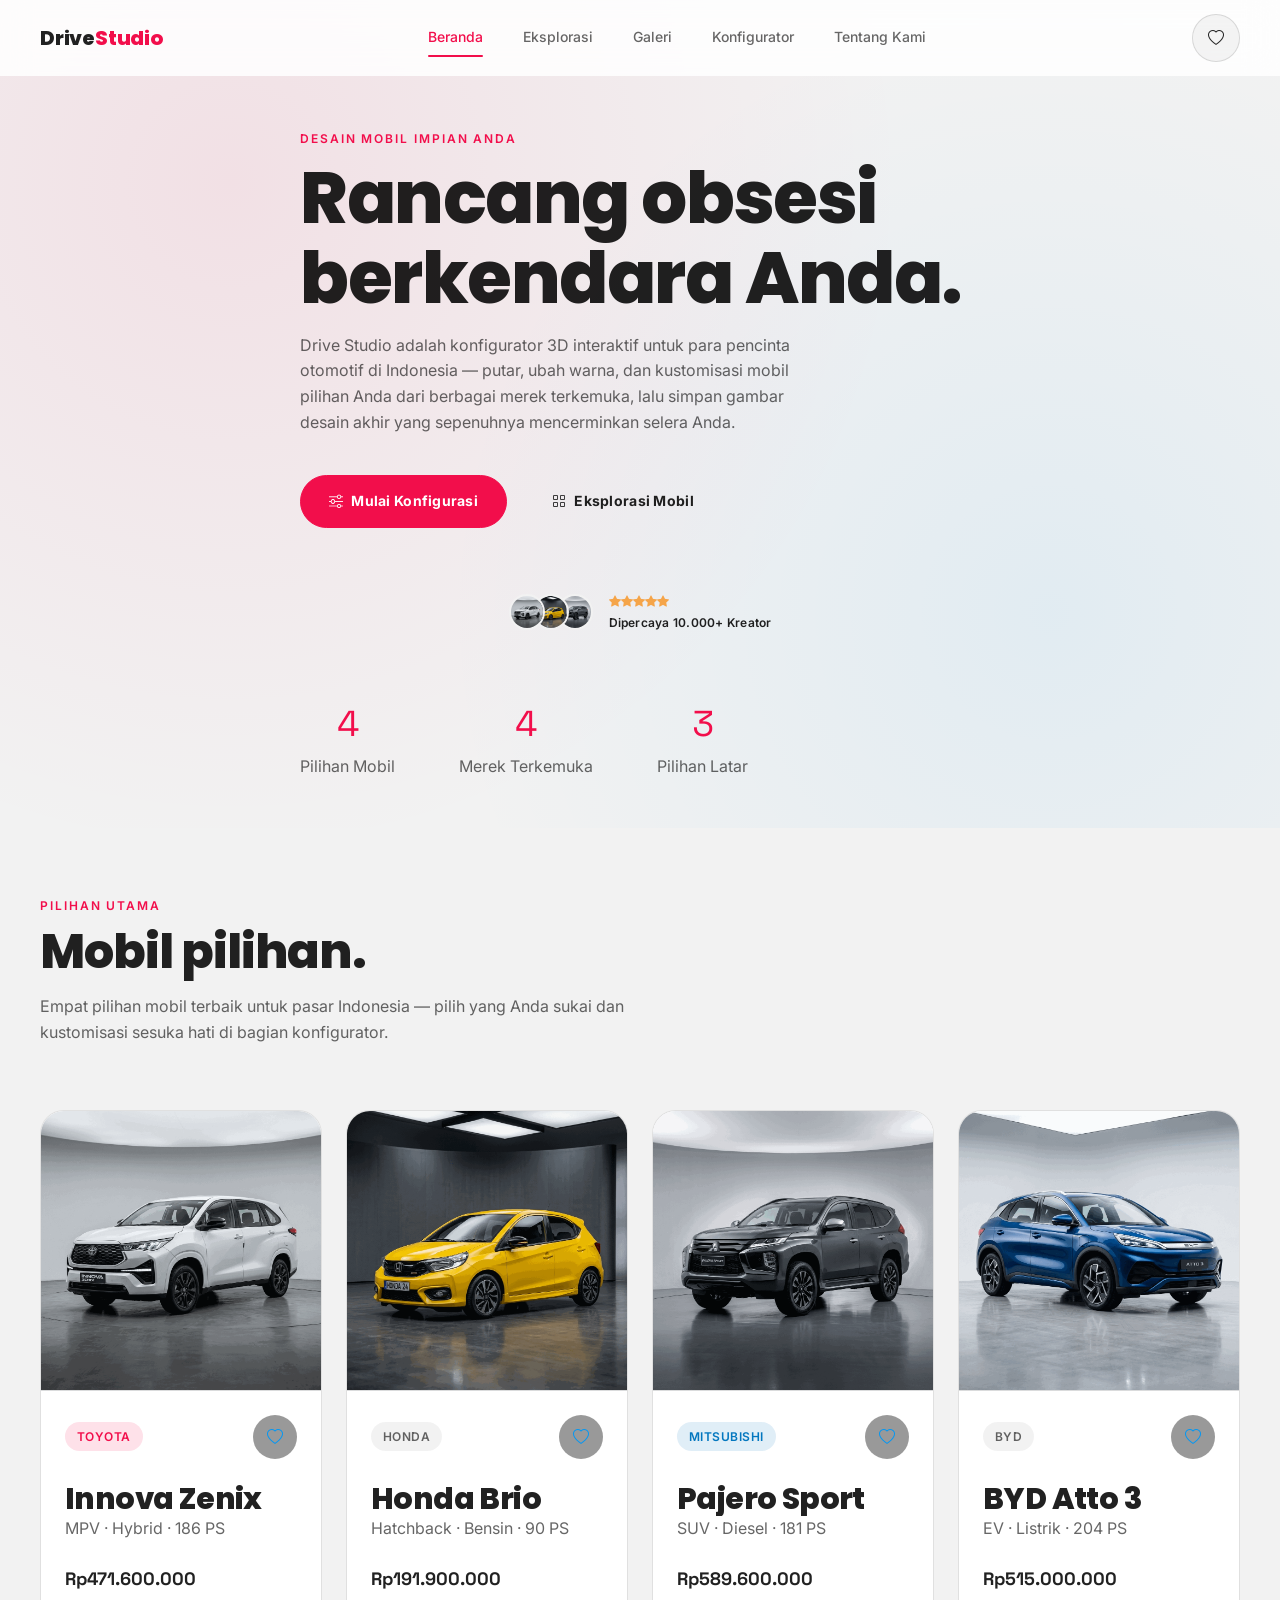
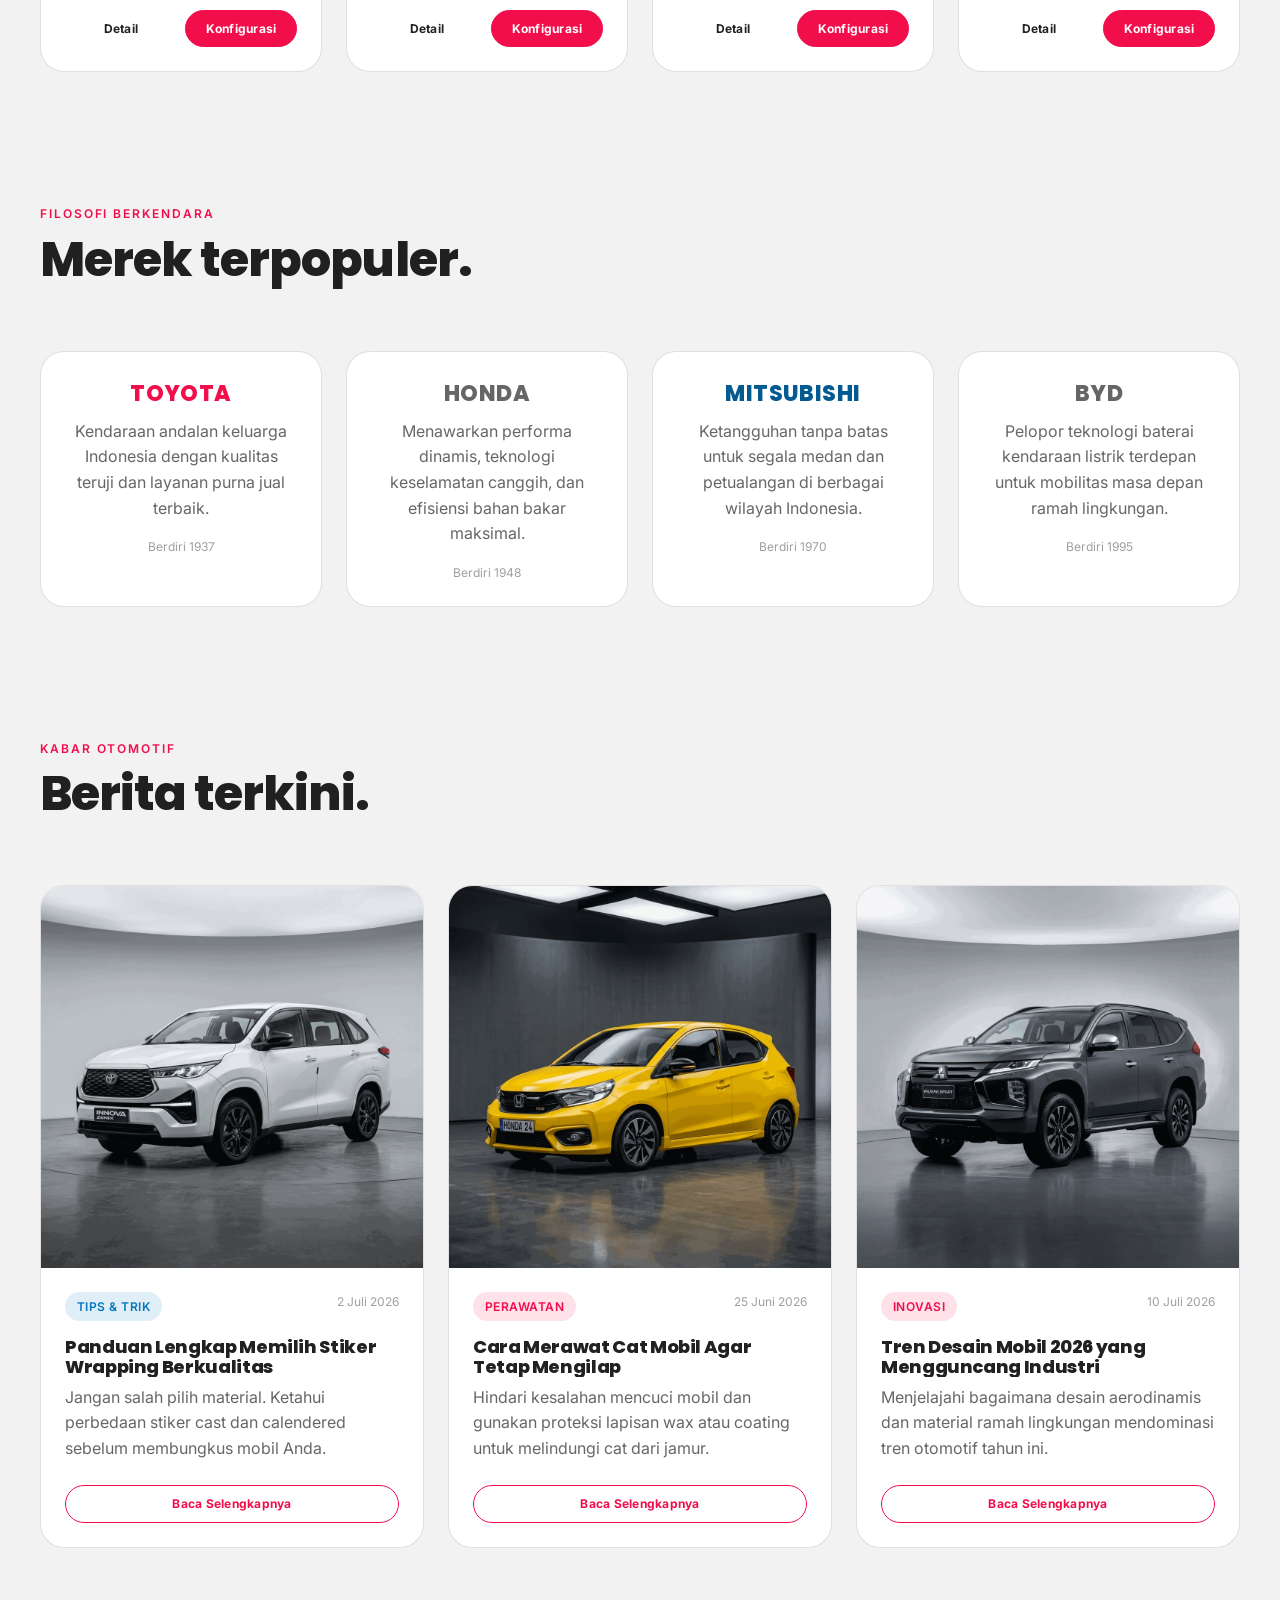
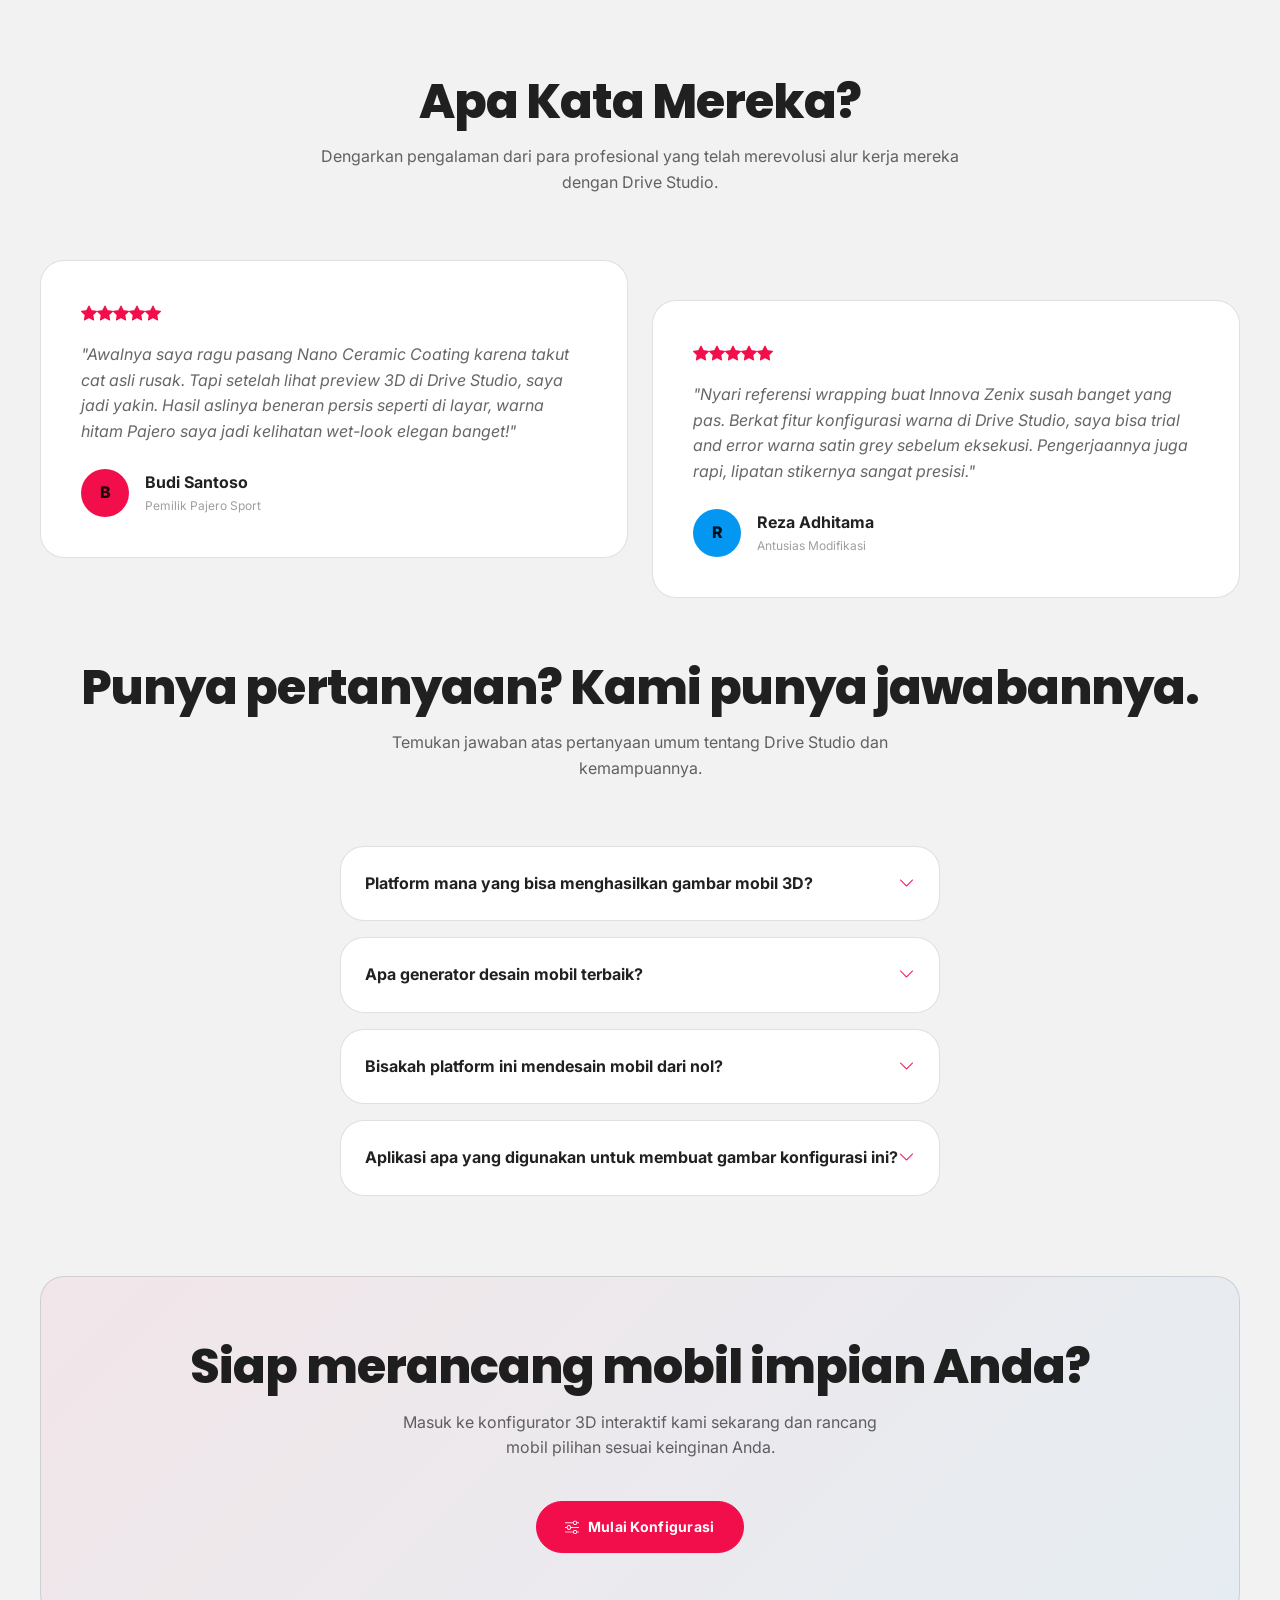
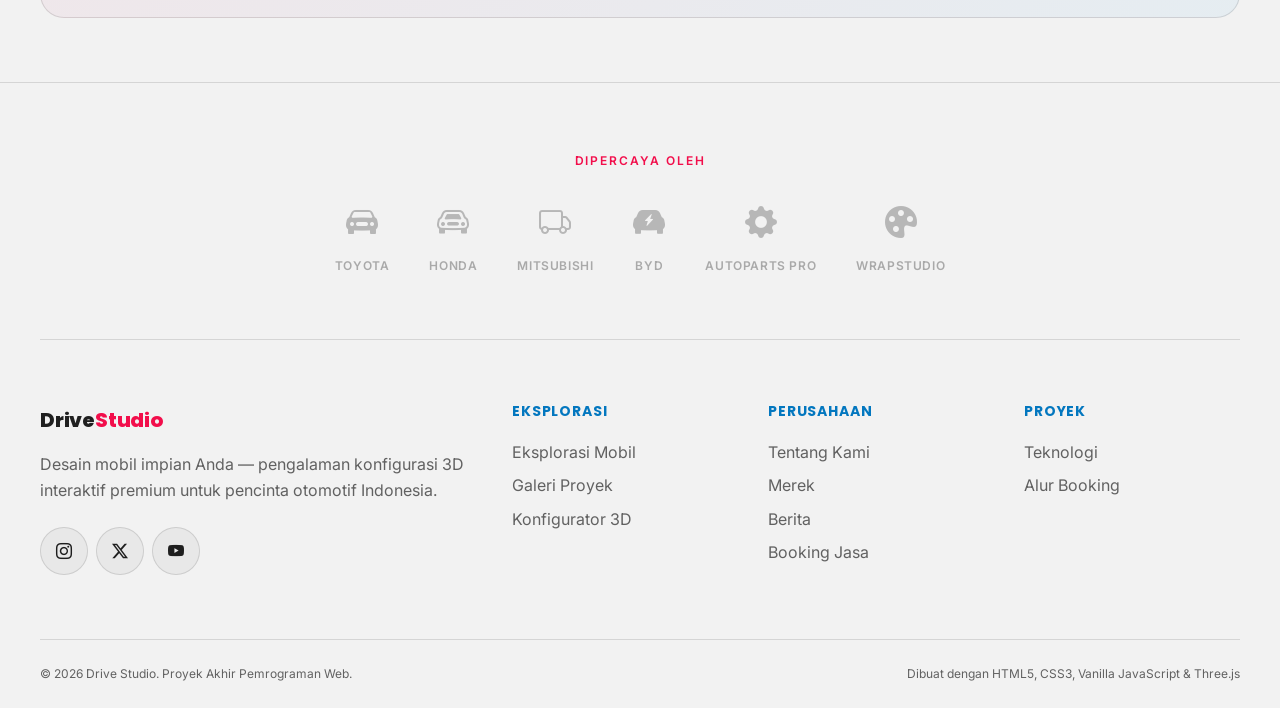
==== commit b8b46e9c: "Update project with gitignore and cleanup" ====
--- a/index.html
+++ b/index.html
@@ -6,24 +6,44 @@
   <title>Drive Studio — Desain Mobil Impian Anda</title>
   <meta name="description" content="Drive Studio adalah konfigurator 3D interaktif premium untuk kustomisasi warna, velg, dan visualisasi mobil impian Anda secara real-time." />
 
-  <!-- Diterapkan sebelum render pertama untuk menghindari kedipan tema yang salah -->
+  <!-- Tandai JavaScript aktif (untuk fallback tampilan tanpa-JS) -->
   <script>
     (function () {
-      try {
-        var saved = JSON.parse(localStorage.getItem('ds:theme'));
-        if (saved === 'light') document.documentElement.dataset.theme = 'light';
-      } catch (e) { /* localStorage tidak tersedia */ }
+      document.documentElement.classList.add('js');
     })();
   </script>
 
   <link rel="stylesheet" href="https://cdn.jsdelivr.net/npm/bootstrap-icons@1.11.3/font/bootstrap-icons.min.css" />
-  <link rel="stylesheet" href="css/main.css?v=21" />
-  <link rel="stylesheet" href="css/components.css?v=21" />
-  <link rel="stylesheet" href="css/animations.css?v=21" />
-  <link rel="stylesheet" href="css/pages.css?v=21" />
-  <link rel="stylesheet" href="css/responsive.css?v=21" />
+  <link rel="stylesheet" href="css/main.css?v=26" />
+  <link rel="stylesheet" href="css/components.css?v=26" />
+  <link rel="stylesheet" href="css/animations.css?v=26" />
+  <link rel="stylesheet" href="css/pages.css?v=26" />
+  <link rel="stylesheet" href="css/responsive.css?v=26" />
+
+  <!-- SEO & Social Meta -->
+  <meta property="og:title" content="Drive Studio — Desain Mobil Impian Anda" />
+  <meta property="og:description" content="Konfigurator 3D interaktif premium untuk mobil." />
+  <meta property="og:image" content="https://drivestudio.com/og-image.jpg" />
+  <meta property="og:url" content="https://drivestudio.com/" />
+  <meta property="og:type" content="website" />
+  <meta name="twitter:card" content="summary_large_image" />
+  <meta name="twitter:title" content="Drive Studio" />
+  <meta name="twitter:description" content="Konfigurator 3D interaktif premium untuk mobil." />
+  <meta name="twitter:image" content="https://drivestudio.com/og-image.jpg" />
+  <link rel="canonical" href="https://drivestudio.com/" />
+  <link rel="icon" href="data:image/svg+xml,<svg xmlns=%22http://www.w3.org/2000/svg%22 viewBox=%220 0 100 100%22><text y=%22.9em%22 font-size=%2290%22>🚗</text></svg>" type="image/svg+xml" />
+
+  <!-- Preconnect Hints -->
+  <link rel="preconnect" href="https://cdn.jsdelivr.net" crossorigin />
+  <link rel="preconnect" href="https://unpkg.com" crossorigin />
+  <link rel="preconnect" href="https://fonts.googleapis.com" crossorigin />
+  <link rel="preconnect" href="https://fonts.gstatic.com" crossorigin />
+  <link rel="preconnect" href="https://www.youtube.com" crossorigin />
+  <link rel="preconnect" href="https://i.ytimg.com" crossorigin />
 </head>
 <body data-page="home">
+  <a href="#main-content" class="sr-only focusable-skip-link">Langsung ke konten utama</a>
+
 
   <div class="loading-screen" id="loadingScreen">
     <p class="loading-logo">DRIVE<span class="text-primary">STUDIO</span></p>
@@ -49,9 +69,6 @@
           <i class="bi bi-heart"></i>
           <span class="icon-btn-badge" id="favoritesCount" hidden>0</span>
         </a>
-        <button type="button" class="btn-icon" id="themeToggle" aria-label="Ubah Tema Terang/Gelap">
-          <i class="bi bi-moon-stars" id="themeIcon"></i>
-        </button>
         <button type="button" class="btn-icon navbar-toggle" id="navbarToggle" aria-label="Buka Menu" aria-expanded="false" aria-controls="navbarDrawer">
           <i class="bi bi-list" id="navbarToggleIcon"></i>
         </button>
@@ -87,6 +104,19 @@
             <i class="bi bi-grid"></i> Eksplorasi Mobil
           </a>
         </div>
+        
+        <!-- Social Proof -->
+        <div class="flex items-center justify-center gap-3 mt-6 reveal">
+          <div class="flex">
+            <img width="36" height="36" src="assets/images/toyota_innova_zenix.png" alt="Pengguna Drive Studio" loading="lazy" decoding="async" style="width: 36px; height: 36px; border-radius: 50%; border: 2px solid var(--bg); margin-right: -12px; object-fit: cover; z-index: 3;" />
+            <img width="36" height="36" src="assets/images/honda_brio.png" alt="Pengguna Drive Studio" loading="lazy" decoding="async" style="width: 36px; height: 36px; border-radius: 50%; border: 2px solid var(--bg); margin-right: -12px; object-fit: cover; z-index: 2;" />
+            <img width="36" height="36" src="assets/images/mitsubishi_pajero_sport.png" alt="Pengguna Drive Studio" loading="lazy" decoding="async" style="width: 36px; height: 36px; border-radius: 50%; border: 2px solid var(--bg); object-fit: cover; z-index: 1;" />
+          </div>
+          <div class="text-left">
+            <div class="text-warning fs-xs" style="margin-bottom: 2px;"><i class="bi bi-star-fill"></i><i class="bi bi-star-fill"></i><i class="bi bi-star-fill"></i><i class="bi bi-star-fill"></i><i class="bi bi-star-fill"></i></div>
+            <p class="fs-xs text-high fw-600" style="margin:0; letter-spacing: 0.02em;">Dipercaya 10.000+ Kreator</p>
+          </div>
+        </div>
         <div class="hero-stats mt-6 reveal">
           <div>
             <p class="stat-number numeric text-primary" style="font-size: 2.25rem;" data-counter="4">0</p>
@@ -116,7 +146,7 @@
         <div class="grid grid-4 mt-6 reveal-stagger">
           <article class="card car-card reveal">
             <div class="car-card-media is-nocturne">
-              <img src="assets/images/toyota_innova_zenix.png" alt="Toyota Innova Zenix" class="car-card-image" loading="lazy" decoding="async" />
+              <img width="600" height="400"  src="assets/images/toyota_innova_zenix.png" alt="Toyota Innova Zenix" class="car-card-image" loading="lazy" decoding="async" />
             </div>
             <div class="card-body">
               <div class="flex justify-between items-center">
@@ -139,7 +169,7 @@
 
           <article class="card car-card reveal">
             <div class="car-card-media is-solace">
-              <img src="assets/images/honda_brio.png" alt="Honda Brio" class="car-card-image" loading="lazy" decoding="async" />
+              <img width="600" height="400"  src="assets/images/honda_brio.png" alt="Honda Brio" class="car-card-image" loading="lazy" decoding="async" />
             </div>
             <div class="card-body">
               <div class="flex justify-between items-center">
@@ -162,7 +192,7 @@
 
           <article class="card car-card reveal">
             <div class="car-card-media is-corsa">
-              <img src="assets/images/mitsubishi_pajero_sport.png" alt="Mitsubishi Pajero Sport" class="car-card-image" loading="lazy" decoding="async" />
+              <img width="600" height="400"  src="assets/images/mitsubishi_pajero_sport.png" alt="Mitsubishi Pajero Sport" class="car-card-image" loading="lazy" decoding="async" />
             </div>
             <div class="card-body">
               <div class="flex justify-between items-center">
@@ -185,7 +215,7 @@
 
           <article class="card car-card reveal">
             <div class="car-card-media is-meridian">
-              <img src="assets/images/byd_atto_3.png" alt="BYD Atto 3" class="car-card-image" loading="lazy" decoding="async" />
+              <img width="600" height="400"  src="assets/images/byd_atto_3.png" alt="BYD Atto 3" class="car-card-image" loading="lazy" decoding="async" />
             </div>
             <div class="card-body">
               <div class="flex justify-between items-center">
@@ -249,7 +279,7 @@
         <div class="grid grid-3 mt-6 reveal-stagger">
           <article class="card overflow-hidden reveal" style="display: flex; flex-direction: column;">
             <div class="aspect-video">
-              <img src="assets/images/toyota_innova_zenix.png" alt="Berita 2" class="w-full h-full object-cover" loading="lazy" />
+              <img width="600" height="400"  src="assets/images/toyota_innova_zenix.png" alt="Berita 2" class="w-full h-full object-cover" loading="lazy" />
             </div>
             <div class="card-body" style="flex: 1; display: flex; flex-direction: column;">
               <div>
@@ -263,7 +293,7 @@
           </article>
           <article class="card overflow-hidden reveal" style="display: flex; flex-direction: column;">
             <div class="aspect-video">
-              <img src="assets/images/honda_brio.png" alt="Berita 3" class="w-full h-full object-cover" loading="lazy" />
+              <img width="600" height="400"  src="assets/images/honda_brio.png" alt="Berita 3" class="w-full h-full object-cover" loading="lazy" />
             </div>
             <div class="card-body" style="flex: 1; display: flex; flex-direction: column;">
               <div>
@@ -277,7 +307,7 @@
           </article>
           <article class="card overflow-hidden reveal" style="display: flex; flex-direction: column;">
             <div class="aspect-video">
-              <img src="assets/images/mitsubishi_pajero_sport.png" alt="Berita 1" class="w-full h-full object-cover" loading="lazy" />
+              <img width="600" height="400"  src="assets/images/mitsubishi_pajero_sport.png" alt="Berita 1" class="w-full h-full object-cover" loading="lazy" />
             </div>
             <div class="card-body" style="flex: 1; display: flex; flex-direction: column;">
               <div>
@@ -301,31 +331,31 @@
           Dengarkan pengalaman dari para profesional yang telah merevolusi alur kerja mereka dengan Drive Studio.
         </p>
         
-        <div class="grid grid-2 mt-6" style="text-align: left;">
+        <div class="grid grid-2 mt-6" style="text-align: left; align-items: start;">
           <div class="card" style="padding: var(--space-5);">
             <div class="text-primary" style="margin-bottom: var(--space-3);">
               <i class="bi bi-star-fill"></i><i class="bi bi-star-fill"></i><i class="bi bi-star-fill"></i><i class="bi bi-star-fill"></i><i class="bi bi-star-fill"></i>
             </div>
-            <p class="text-mid" style="font-style: italic;">"Kami membutuhkan desain mobil yang futuristik dan realistis. Konfigurator 3D Drive Studio memudahkan kami sehingga kami hanya perlu menjelajahi opsi dan menyesuaikan hasilnya. Desainnya tampak seperti kreasi studio papan atas!"</p>
+            <p class="text-mid" style="font-style: italic;">"Awalnya saya ragu pasang Nano Ceramic Coating karena takut cat asli rusak. Tapi setelah lihat preview 3D di Drive Studio, saya jadi yakin. Hasil aslinya beneran persis seperti di layar, warna hitam Pajero saya jadi kelihatan wet-look elegan banget!"</p>
             <div class="flex items-center mt-4 gap-3">
-              <div class="flex justify-center items-center text-on-primary" style="width: 40px; height: 40px; background-color: var(--primary); border-radius: 50%; font-weight: 700;">A</div>
+              <div class="flex justify-center items-center text-on-primary" style="width: 48px; height: 48px; background-color: var(--primary); border-radius: 50%; font-weight: 800;">B</div>
               <div>
-                <p class="text-high" style="font-weight: 700; margin: 0;">Alex</p>
-                <p class="text-low fs-xs" style="margin: 0;">SVT</p>
+                <p class="text-high" style="font-weight: 700; margin: 0;">Budi Santoso</p>
+                <p class="text-low fs-xs" style="margin: 0;">Pemilik Pajero Sport</p>
               </div>
             </div>
           </div>
           
-          <div class="card" style="padding: var(--space-5);">
+          <div class="card testimonial-offset" style="padding: var(--space-5);">
             <div class="text-primary" style="margin-bottom: var(--space-3);">
               <i class="bi bi-star-fill"></i><i class="bi bi-star-fill"></i><i class="bi bi-star-fill"></i><i class="bi bi-star-fill"></i><i class="bi bi-star-fill"></i>
             </div>
-            <p class="text-mid" style="font-style: italic;">"Jika Anda perlu membuat desain mobil yang unik, dibutuhkan waktu berminggu-minggu atau bahkan berbulan-bulan. Kami membutuhkan solusi yang cepat dan mudah dan saat itulah kami menemukan Drive Studio. Pekerjaan itu selesai hanya dalam waktu singkat dan hasilnya memuaskan, langsung meningkatkan citra merek kami."</p>
+            <p class="text-mid" style="font-style: italic;">"Nyari referensi wrapping buat Innova Zenix susah banget yang pas. Berkat fitur konfigurasi warna di Drive Studio, saya bisa trial and error warna satin grey sebelum eksekusi. Pengerjaannya juga rapi, lipatan stikernya sangat presisi."</p>
             <div class="flex items-center mt-4 gap-3">
-              <div class="flex justify-center items-center text-on-primary" style="width: 40px; height: 40px; background-color: var(--secondary); border-radius: 50%; font-weight: 700;">S</div>
+              <div class="flex justify-center items-center text-on-primary" style="width: 48px; height: 48px; background-color: var(--secondary); border-radius: 50%; font-weight: 800;">R</div>
               <div>
-                <p class="text-high" style="font-weight: 700; margin: 0;">Sammy</p>
-                <p class="text-low fs-xs" style="margin: 0;">Pedagang Mobil</p>
+                <p class="text-high" style="font-weight: 700; margin: 0;">Reza Adhitama</p>
+                <p class="text-low fs-xs" style="margin: 0;">Antusias Modifikasi</p>
               </div>
             </div>
           </div>
@@ -386,6 +416,7 @@
     </section>
 
     <!-- CTA -->
+    <section class="section" style="padding-top: 0;">
       <div class="container">
         <div class="cta-banner reveal">
           <h2>Siap merancang mobil impian Anda?</h2>
@@ -462,12 +493,10 @@
 
   <script type="module">
     import { initNavbar } from './js/nav.js';
-    import { initTheme } from './js/theme.js';
     import { initScrollReveal, initCounters, initLoadingScreen, initAccordion } from './js/utils.js';
     import { initFavoriteButtons } from './js/favorites.js';
 
     initNavbar();
-    initTheme();
     initScrollReveal();
     initCounters();
     initLoadingScreen();
--- a/css/main.css
+++ b/css/main.css
@@ -6,7 +6,6 @@
    ============================================================ */
 @import url('https://fonts.googleapis.com/css2?family=Inter:wght@400;500;600;700&family=Poppins:wght@600;700;800&family=Space+Grotesk:wght@500;600;700&display=swap');
 
-/* ---------- Design Tokens ---------- */
 :root {
   /* Brand palette */
   --bg: #F2F2F2;
@@ -82,6 +81,26 @@
   --nav-height: 76px;
 }
 
+[data-theme="dark"] {
+  --bg: #09090b;
+  --bg-elevated: #18181b;
+  --card: #18181b;
+  --card-hover: #27272a;
+  
+  --text-high: rgba(255, 255, 255, 0.95);
+  --text-mid: rgba(255, 255, 255, 0.70);
+  --text-low: rgba(255, 255, 255, 0.45);
+  
+  --border: rgba(255, 255, 255, 0.12);
+  --border-strong: rgba(255, 255, 255, 0.24);
+  --glass-bg: rgba(9, 9, 11, 0.75);
+  --glass-border: rgba(255, 255, 255, 0.08);
+  
+  --shadow-sm: 0 4px 12px rgba(0, 0, 0, 0.4);
+  --shadow-md: 0 12px 32px rgba(0, 0, 0, 0.6);
+  color-scheme: dark;
+}
+
 /* Reduced-motion users get near-instant transitions everywhere */
 @media (prefers-reduced-motion: reduce) {
   :root {
@@ -92,7 +111,6 @@
   }
 }
 
-/* ---------- Basic Reset & Typography ---------- */
 *,
 *::before,
 *::after {
@@ -156,7 +174,6 @@
   border-radius: var(--radius-sm);
 }
 
-/* ---------- Base Typography ---------- */
 h1,
 h2,
 h3,
@@ -232,7 +249,6 @@
   color: var(--primary);
 }
 
-/* ---------- Layout ---------- */
 .container {
   width: 100%;
   max-width: var(--container-max);
@@ -300,7 +316,7 @@
 .fs-h1 { font-size: var(--fs-h1); }
 .fs-h2 { font-size: var(--fs-h2); }
 .fs-h3 { font-size: var(--fs-h3); }
-.fs-base { font-size: var(--fs-base); }
+.fs-base { font-size: var(--fs-body); }
 .fs-xs { font-size: var(--fs-xs); }
 .fs-sm { font-size: var(--fs-sm); }
 .fw-600 { font-weight: 600; }
@@ -338,7 +354,17 @@
 .lh-snug { line-height: 1.3; }
 .lh-normal { line-height: 1.6; }
 
-/* ---------- Glassmorphism ---------- */
+.line-clamp-1,
+.line-clamp-2,
+.line-clamp-3 {
+  display: -webkit-box;
+  -webkit-box-orient: vertical;
+  overflow: hidden;
+}
+.line-clamp-1 { -webkit-line-clamp: 1; }
+.line-clamp-2 { -webkit-line-clamp: 2; }
+.line-clamp-3 { -webkit-line-clamp: 3; }
+
 .glass {
   background: var(--glass-bg);
   backdrop-filter: blur(var(--glass-blur));
@@ -346,7 +372,6 @@
   border: 1px solid var(--glass-border);
 }
 
-/* ---------- Screen-reader only ---------- */
 .sr-only {
   position: absolute;
   width: 1px;
@@ -359,7 +384,24 @@
   border: 0;
 }
 
-/* ---------- Range input ---------- */
+/* Skip link: hidden until a keyboard user tabs to it, then revealed. */
+.focusable-skip-link:focus {
+  position: fixed;
+  top: var(--space-3);
+  left: var(--space-3);
+  z-index: 1000;
+  width: auto;
+  height: auto;
+  margin: 0;
+  padding: var(--space-2) var(--space-3);
+  overflow: visible;
+  clip: auto;
+  background: var(--primary);
+  color: var(--text-on-primary);
+  border-radius: var(--radius-sm);
+  font-weight: 600;
+}
+
 input[type="range"] {
   -webkit-appearance: none;
   appearance: none;
@@ -399,21 +441,14 @@
   transform: scale(1.15);
 }
 
-/* ---------- Section separator ---------- */
 .section-divider {
   height: 1px;
   background: var(--border);
   margin-block: 0;
 }
 
-/* ---------- Toast colors (light-theme friendly) ---------- */
-.toast {
-  background: var(--card);
-  border: 1px solid var(--border);
-  color: var(--text-high);
-}
-
-/* ---------- Brand colors for configurator header chip ---------- */
+
+
 .car-brand-chip {
   display: inline-block;
   padding: 0.25rem 0.875rem;
@@ -426,3 +461,14 @@
   color: var(--primary);
   border: 1px solid rgba(242, 14, 75, 0.25);
 }
+
+.py-section {
+  padding-top: var(--space-6);
+  padding-bottom: var(--space-6);
+}
+@media (min-width: 768px) {
+  .py-section {
+    padding-top: var(--space-7);
+    padding-bottom: var(--space-7);
+  }
+}
--- a/css/components.css
+++ b/css/components.css
@@ -1,29 +1,26 @@
-/* ============================================================
-   Drive Studio — components.css
-   Shared, reusable component styles used across every page.
-   ============================================================ */
-
-/* ---------- Buttons ---------- */
+
+
 .btn {
   display: inline-flex;
   align-items: center;
   justify-content: center;
   gap: var(--space-2);
-  padding: 0.875rem 1.5rem;
-  border-radius: var(--radius-md);
+  padding: 0.875rem 1.75rem;
+  border-radius: var(--radius-pill); 
   font-family: var(--font-body);
   font-size: var(--fs-sm);
-  font-weight: 600;
+  font-weight: 700; 
   letter-spacing: 0.02em;
   white-space: nowrap;
   transition: transform var(--dur-fast) var(--ease-out),
     box-shadow var(--dur-fast) var(--ease-out),
     background-color var(--dur-fast) var(--ease-out),
-    border-color var(--dur-fast) var(--ease-out);
+    border-color var(--dur-fast) var(--ease-out),
+    color var(--dur-fast) var(--ease-out);
 }
 
 .btn:active {
-  transform: scale(0.97);
+  transform: scale(0.96); 
 }
 
 .btn-primary {
@@ -89,13 +86,14 @@
   display: inline-flex;
   align-items: center;
   justify-content: center;
-  width: 44px;
-  height: 44px;
+  width: 48px; /* Increased to 48px for touch target */
+  height: 48px;
   padding: 0;
   border-radius: 50%;
   background: rgba(0, 0, 0, 0.04);
   border: 1px solid var(--border);
   color: var(--text-high);
+  transition: background-color var(--dur-fast) var(--ease-out), border-color var(--dur-fast) var(--ease-out), color var(--dur-fast) var(--ease-out);
 }
 
 .btn-icon:hover {
@@ -137,7 +135,6 @@
   font-size: var(--fs-xs);
 }
 
-/* ---------- Card ---------- */
 .card {
   background: var(--card);
   border: 1px solid var(--border);
@@ -149,16 +146,30 @@
 }
 
 .card:hover {
-  transform: translateY(-6px);
+  transform: translateY(-8px);
   border-color: var(--border-strong);
-  box-shadow: var(--shadow-md);
+  box-shadow: 0 16px 40px rgba(0, 0, 0, 0.12); /* More prominent shadow */
 }
 
 .card-body {
   padding: var(--space-4);
 }
 
-/* ---------- Badge ---------- */
+/* Consistent card text truncation */
+.card-body h3 {
+  display: -webkit-box;
+  -webkit-line-clamp: 2;
+  -webkit-box-orient: vertical;
+  overflow: hidden;
+}
+
+.card-body > p.text-mid {
+  display: -webkit-box;
+  -webkit-line-clamp: 3;
+  -webkit-box-orient: vertical;
+  overflow: hidden;
+}
+
 .badge {
   display: inline-flex;
   align-items: center;
@@ -211,7 +222,6 @@
   border: 1px solid rgba(3, 119, 191, 0.3);
 }
 
-/* ---------- Inputs ---------- */
 .input,
 .select {
   width: 100%;
@@ -248,7 +258,6 @@
   color: var(--text-low);
 }
 
-/* ---------- Navbar ---------- */
 .navbar {
   position: fixed;
   inset-inline: 0;
@@ -257,13 +266,17 @@
   height: var(--nav-height);
   display: flex;
   align-items: center;
-  background: var(--bg-elevated);
-  border-bottom: 1px solid var(--border);
-  transition: box-shadow var(--dur-med) var(--ease-out);
+  background: var(--glass-bg);
+  backdrop-filter: blur(var(--glass-blur));
+  -webkit-backdrop-filter: blur(var(--glass-blur));
+  border-bottom: 1px solid transparent;
+  transition: box-shadow var(--dur-med) var(--ease-out),
+    border-color var(--dur-med) var(--ease-out);
 }
 
 .navbar.is-scrolled {
-  box-shadow: var(--shadow-sm);
+  box-shadow: var(--shadow-md);
+  border-bottom-color: var(--border);
 }
 
 .navbar-inner {
@@ -356,7 +369,6 @@
   font-weight: 700;
 }
 
-/* ---------- Footer ---------- */
 .footer {
   border-top: 1px solid var(--border);
   padding-block: var(--space-6) var(--space-4);
@@ -404,7 +416,6 @@
   gap: var(--space-2);
 }
 
-/* ---------- Loading Screen ---------- */
 .loading-screen {
   position: fixed;
   inset: 0;
@@ -423,6 +434,11 @@
   opacity: 0;
   visibility: hidden;
   pointer-events: none;
+}
+
+/* Without JS the loader can never be dismissed, so hide it up front. */
+html:not(.js) .loading-screen {
+  display: none;
 }
 
 .loading-logo {
@@ -446,30 +462,39 @@
   transition: width var(--dur-fast) linear;
 }
 
-/* ---------- Toast ---------- */
 .toast-container {
   position: fixed;
   bottom: var(--space-4);
   right: var(--space-4);
-  z-index: 200;
+  z-index: 1000;
   display: flex;
   flex-direction: column;
   gap: var(--space-2);
 }
 
 .toast {
+  position: fixed;
+  bottom: var(--space-4);
+  right: var(--space-4);
+  z-index: 1000;
   min-width: 260px;
-  max-width: 340px;
+  max-width: calc(100% - var(--space-4) * 2);
   padding: var(--space-3) var(--space-4);
   border-radius: var(--radius-md);
   display: flex;
   align-items: center;
-  gap: var(--space-2);
+  gap: var(--space-3);
   font-size: var(--fs-sm);
+  font-weight: 600;
   box-shadow: var(--shadow-md);
-  transform: translateY(12px);
+  transform: translateY(100%) scale(0.95);
   opacity: 0;
-  transition: transform var(--dur-med) var(--ease-out), opacity var(--dur-med) var(--ease-out);
+  pointer-events: none;
+  transition: transform var(--dur-med) var(--ease-out),
+    opacity var(--dur-med) var(--ease-out);
+  background: var(--bg);
+  border: 1px solid var(--border);
+  color: var(--text-high);
 }
 
 .toast.is-visible {
@@ -481,7 +506,6 @@
 .toast-error { border-left: 3px solid var(--primary); }
 .toast-info { border-left: 3px solid var(--accent); }
 
-/* ---------- Modal ---------- */
 .modal-overlay {
   position: fixed;
   inset: 0;
@@ -521,7 +545,6 @@
   right: var(--space-3);
 }
 
-/* ---------- Tabs ---------- */
 .tabs-nav {
   display: flex;
   gap: var(--space-2);
@@ -553,7 +576,6 @@
   display: block;
 }
 
-/* ---------- Accordion ---------- */
 .accordion-item {
   border-bottom: 1px solid var(--border);
 }
@@ -587,7 +609,6 @@
   color: var(--text-mid);
 }
 
-/* ---------- Slider / Gallery ---------- */
 .slider {
   position: relative;
   min-width: 0; /* prevents the flex track below from inflating this grid item's track width */
@@ -625,21 +646,19 @@
 .slider-dot {
   width: 8px;
   height: 8px;
-  border-radius: 50%;
+  border-radius: var(--radius-pill);
   background: rgba(0, 0, 0, 0.2);
-  transition: background var(--dur-fast) var(--ease-out), width var(--dur-fast) var(--ease-out);
+  transition: width var(--dur-med) var(--ease-out), background-color var(--dur-fast) var(--ease-out);
 }
 
 .slider-dot.is-active {
   background: var(--primary);
-  width: 22px;
-  border-radius: var(--radius-pill);
-}
-
-/* ---------- Favorite / Heart toggle ---------- */
+  width: 24px;
+}
+
 .favorite-btn {
-  width: 40px;
-  height: 40px;
+  width: 44px;
+  height: 44px;
   border-radius: 50%;
   display: flex;
   align-items: center;
@@ -658,7 +677,6 @@
   color: var(--primary);
 }
 
-/* ---------- Breadcrumb ---------- */
 .breadcrumb {
   display: flex;
   flex-wrap: wrap;
@@ -676,7 +694,6 @@
   color: var(--accent);
 }
 
-/* ---------- Toolbar (search / filter / sort) ---------- */
 .toolbar {
   display: flex;
   flex-wrap: wrap;
@@ -692,80 +709,69 @@
   width: auto;
 }
 
-/* ---------- Car Card ---------- */
 .car-card-media {
   position: relative;
   width: 100%;
-  aspect-ratio: 16 / 9;
-  display: flex;
-  align-items: center;
-  justify-content: center;
-  background: linear-gradient(145deg, #eef2f7, #dde5f0);
-}
-
-.car-card-media i {
-  font-size: 3.25rem;
-  color: rgba(0, 0, 0, 0.18);
+  aspect-ratio: 1 / 1;
+  display: block;
+  overflow: hidden;
+  background: #f8f9fa;
+  border-bottom: 1px solid var(--border);
+}
+
+[data-theme="dark"] .car-card-media {
+  background: #1c1c1e;
+}
+
+.car-card-image {
+  width: 100%;
+  height: 100%;
+  object-fit: cover;
   transition: transform var(--dur-med) var(--ease-out);
 }
 
-.car-card-image {
-  max-width: 85%;
-  max-height: 80%;
-  object-fit: contain;
-  filter: drop-shadow(0 8px 16px rgba(0, 0, 0, 0.45));
-  transition: transform var(--dur-med) var(--ease-out);
-}
-
-.car-card:hover .car-card-media i {
-  transform: scale(1.12);
-}
-
 .car-card:hover .car-card-image {
-  transform: translateY(-4px) scale(1.05);
-}
-
-.car-card-media.is-nocturne { background: linear-gradient(145deg, #fce8ec, #f9d4db); }
-.car-card-media.is-nocturne i { color: rgba(242, 14, 75, 0.35); }
-
-.car-card-media.is-solace { background: linear-gradient(145deg, #e3f2fd, #bbdefb); }
-.car-card-media.is-solace i { color: rgba(4, 151, 242, 0.4); }
-
-.car-card-media.is-corsa { background: linear-gradient(145deg, #fff8e1, #ffecb3); }
-.car-card-media.is-corsa i { color: rgba(245, 164, 72, 0.45); }
-
-.car-card-media.is-meridian { background: linear-gradient(145deg, #e8eaf6, #d1d5f0); }
-.car-card-media.is-meridian i { color: rgba(3, 119, 191, 0.4); }
+  transform: scale(1.05);
+}
 
 .car-card-price {
   font-family: var(--font-numeric);
-  font-size: 1.25rem;
-  font-weight: 700;
-  color: var(--primary);
-}
-
-/* Prevent button overflow on compact grid viewports */
-.car-card .card-body > .flex {
+  font-size: 1.125rem;
+  font-weight: 800;
+  color: var(--text-high);
+}
+
+/* Allow buttons to wrap naturally on small screens */
+.car-card .card-body {
+  display: flex;
+  flex-direction: column;
+}
+
+.car-card .card-body > h3 {
+  margin-top: var(--space-4);
+}
+
+.car-card .card-body .btn-ghost,
+.car-card .card-body .btn-primary {
+  flex: 1;
+  justify-content: center;
+  padding-inline: var(--space-2);
+  font-size: var(--fs-xs);
+}
+
+/* Car cards are narrow (≈300px in the 4-column grid), so the price + two
+   buttons never fit on one line and the "Konfigurasi" button gets clipped.
+   Stack them: price on top, full-width buttons below — at every width. */
+.car-card .card-body .justify-between.mt-4 {
   flex-direction: column;
   align-items: stretch;
   gap: var(--space-3);
 }
 
-.car-card .card-body > .flex > .flex {
+.car-card .card-body .justify-between.mt-4 > .flex.gap-2 {
   width: 100%;
-  display: flex;
-  gap: var(--space-2);
-}
-
-.car-card .card-body > .flex > .flex > .btn,
-.car-card .card-body > .flex > .btn {
-  flex: 1;
-  justify-content: center;
-  padding-inline: var(--space-2);
-  font-size: var(--fs-xs);
-}
-
-/* ---------- Brand Card ---------- */
+}
+
 .brand-card {
   padding: var(--space-4);
   text-align: center;
@@ -783,7 +789,6 @@
   letter-spacing: 0.05em;
 }
 
-/* ---------- News Card ---------- */
 .news-card-media {
   height: 160px;
   display: flex;
@@ -802,7 +807,6 @@
   transform: scale(1.1);
 }
 
-/* ---------- Spec Table ---------- */
 .spec-table {
   display: flex;
   flex-direction: column;
@@ -832,7 +836,6 @@
   text-align: right;
 }
 
-/* ---------- Stat Bar (performance) ---------- */
 .stat-bar + .stat-bar {
   margin-top: var(--space-4);
 }
@@ -850,7 +853,6 @@
   background: linear-gradient(90deg, var(--primary), var(--secondary));
 }
 
-/* ---------- Compare Table ---------- */
 .compare-table-wrap {
   overflow-x: auto;
   border: 1px solid var(--border);
@@ -907,7 +909,6 @@
   border-bottom: none;
 }
 
-/* ---------- Timeline (About / Roadmap) ---------- */
 .timeline {
   display: flex;
   flex-direction: column;
@@ -935,7 +936,6 @@
   box-shadow: 0 0 0 4px rgba(242, 14, 75, 0.2);
 }
 
-/* ---------- Tech Card (About) ---------- */
 .tech-card {
   padding: var(--space-4);
   text-align: center;
@@ -946,7 +946,6 @@
   color: var(--primary);
 }
 
-/* ---------- Configurator ---------- */
 .configurator-layout {
   display: grid;
   grid-template-columns: 1fr;
@@ -1122,7 +1121,6 @@
   color: var(--primary);
 }
 
-/* ---------- Video Wrapper ---------- */
 .video-wrapper {
   position: relative;
   padding-bottom: 56.25%; /* 16:9 */
@@ -1141,7 +1139,6 @@
   height: 100%;
 }
 
-/* ---------- Contact Form ---------- */
 .contact-form {
   max-width: 720px;
 }
@@ -1194,7 +1191,6 @@
   border-radius: var(--radius-lg);
 }
 
-/* ---------- Footer Partners ---------- */
 .footer-partners {
   text-align: center;
   padding-bottom: var(--space-6);
@@ -1217,9 +1213,7 @@
   gap: var(--space-2);
   filter: grayscale(100%);
   opacity: 0.5;
-  transition: filter var(--dur-normal) var(--ease-out),
-    opacity var(--dur-normal) var(--ease-out),
-    transform var(--dur-normal) var(--ease-out);
+  transition: filter var(--dur-med) var(--ease-out), opacity var(--dur-med) var(--ease-out), transform var(--dur-med) var(--ease-out);
   cursor: default;
 }
 
@@ -1242,7 +1236,6 @@
   transform: scale(1.1);
 }
 
-/* ---------- Gallery Card ---------- */
 .gallery-card .card-body h3 {
   font-size: 1.125rem;
   line-height: 1.4;
@@ -1252,7 +1245,6 @@
   font-size: var(--fs-sm);
 }
 
-/* ---------- Gallery Hover & Filter ---------- */
 .gallery-img-wrapper img {
   transition: transform var(--dur-med) var(--ease-out);
 }
@@ -1277,7 +1269,7 @@
   justify-content: center;
   opacity: 0;
   cursor: pointer;
-  transition: all var(--dur-fast) var(--ease-out);
+  transition: transform var(--dur-fast) var(--ease-out), background-color var(--dur-fast) var(--ease-out);
   z-index: 2;
 }
 
@@ -1295,7 +1287,6 @@
   transition: opacity 0.3s ease, transform 0.3s ease;
 }
 
-/* ---------- Lightbox Modal ---------- */
 .lightbox {
   position: fixed;
   inset: 0;
@@ -1383,13 +1374,12 @@
   100% { transform: scale(1); opacity: 1; }
 }
 
-@media (max-width: 768px) {
+@media (max-width: 767.98px) {
   .lightbox-btn { width: 40px; height: 40px; font-size: 1.25rem; }
   .lightbox-nav.prev { left: var(--space-2); }
   .lightbox-nav.next { right: var(--space-2); }
 }
 
-/* ---------- News Article UI Overhaul ---------- */
 .aspect-21-9 {
   aspect-ratio: 21 / 9;
 }
@@ -1412,7 +1402,7 @@
   display: flex;
   gap: var(--space-4);
   padding: var(--space-5);
-  background: var(--surface);
+  background: var(--card);
   border: 1px solid var(--border);
   border-radius: var(--radius-lg);
   align-items: flex-start;
@@ -1440,11 +1430,11 @@
 }
 
 .article-highlight-box {
-  margin: var(--space-8) 0;
+  margin: var(--space-7) 0;
   padding: var(--space-6);
   background: #2a2a2d;
   color: #fff;
-  border-radius: var(--radius-xl);
+  border-radius: var(--radius-lg);
   position: relative;
   overflow: hidden;
 }
@@ -1462,7 +1452,7 @@
   color: #fff;
 }
 .article-highlight-text {
-  font-size: var(--fs-md);
+  font-size: var(--fs-body);
   color: rgba(255, 255, 255, 0.85);
   line-height: 1.6;
   margin: 0;
@@ -1481,15 +1471,15 @@
 }
 
 .btn-share {
-  width: 40px;
-  height: 40px;
+  width: 44px;
+  height: 44px;
   border-radius: 50%;
   border: 1px solid var(--border);
   display: flex;
   align-items: center;
   justify-content: center;
   color: var(--text-mid);
-  transition: all var(--dur-fast) var(--ease-out);
+  transition: transform var(--dur-fast) var(--ease-out), background-color var(--dur-fast) var(--ease-out);
 }
 .btn-share:hover {
   background: var(--primary);
--- a/css/animations.css
+++ b/css/animations.css
@@ -1,16 +1,14 @@
-/* ============================================================
-   Drive Studio — animations.css
-   Keyframes + transition utility classes shared across pages.
-   ============================================================ */
 
-/* ---------- Scroll reveal ---------- */
-/* Element starts hidden/offset; utils.js's IntersectionObserver
-   adds .is-revealed when it enters the viewport. */
 .reveal {
+  transition: opacity var(--dur-slow) var(--ease-out),
+    transform var(--dur-slow) var(--ease-out);
+}
+
+/* Hidden state only applies when JS is available (the inline head script
+   adds .js). Without JS the content stays visible instead of blank. */
+.js .reveal {
   opacity: 0;
   transform: translateY(28px);
-  transition: opacity var(--dur-slow) var(--ease-out),
-    transform var(--dur-slow) var(--ease-out);
 }
 
 .reveal.is-revealed {
@@ -26,7 +24,6 @@
 .reveal-stagger > *:nth-child(5) { transition-delay: calc(var(--stagger-unit) * 4); }
 .reveal-stagger > *:nth-child(6) { transition-delay: calc(var(--stagger-unit) * 5); }
 
-/* ---------- Keyframes ---------- */
 @keyframes fadeIn {
   from { opacity: 0; }
   to { opacity: 1; }
@@ -56,12 +53,12 @@
   50% { opacity: 0.7; transform: scale(1.05); }
 }
 
-/* ---------- Utility animation classes ---------- */
 .anim-fade-in {
   animation: fadeIn var(--dur-slow) var(--ease-out) both;
 }
 
 .anim-float {
+  will-change: transform;
   animation: floatY 4s var(--ease-in-out) infinite;
 }
 
@@ -85,7 +82,6 @@
   animation: shimmer 1.6s ease-in-out infinite;
 }
 
-/* ---------- Hover micro-interactions ---------- */
 .hover-lift {
   transition: transform var(--dur-med) var(--ease-out);
 }
@@ -109,3 +105,12 @@
 .hover-glow-accent:hover {
   box-shadow: var(--shadow-glow-accent);
 }
+
+@media (prefers-reduced-motion: reduce) {
+  .anim-float,
+  .anim-pulse-glow,
+  .anim-spin,
+  .skeleton {
+    animation-duration: 1ms !important;
+  }
+}
--- a/css/pages.css
+++ b/css/pages.css
@@ -5,16 +5,15 @@
    Shared component look-and-feel belongs in components.css, not here.
    ============================================================ */
 
-/* ---------- Shared across every page ---------- */
 /* First section on interior pages (everything except the Home hero) */
 .page-hero {
   padding-top: calc(var(--nav-height) + var(--space-6));
   padding-bottom: var(--space-4);
 }
 
-/* ---------- data-page="home" ---------- */
 .hero {
   min-height: 92vh;
+  min-height: 92dvh;
   display: flex;
   align-items: center;
   position: relative;
@@ -49,10 +48,16 @@
   gap: var(--space-3);
 }
 
+/* On phones the two CTAs stack full-width instead of wrapping to
+   ragged, unequal widths. They return to natural width from 480px up. */
+.hero-actions .btn {
+  width: 100%;
+}
+
 .hero-stats {
   display: flex;
   flex-wrap: wrap;
-  gap: var(--space-6);
+  gap: var(--space-3);
 }
 
 .hero-stats > div {
@@ -60,6 +65,32 @@
   flex-direction: column;
   align-items: center;
   justify-content: center;
+  flex: 1 1 0;   /* even columns on mobile instead of an uneven wrap */
+  min-width: 0;
+}
+
+@media (min-width: 480px) {
+  .hero-actions .btn {
+    width: auto;
+  }
+}
+
+@media (min-width: 768px) {
+  .hero-stats {
+    gap: var(--space-6);
+  }
+
+  .hero-stats > div {
+    flex: 0 0 auto;   /* natural width on desktop, unchanged */
+  }
+}
+
+/* Staggered second testimonial — only offset once the cards sit
+   side by side; on mobile (single column) it would just add an odd gap. */
+@media (min-width: 768px) {
+  .testimonial-offset {
+    margin-top: var(--space-5);
+  }
 }
 
 .cta-banner {
@@ -69,3 +100,27 @@
   padding: var(--space-6) var(--space-4);
   text-align: center;
 }
+
+/* Gallery-detail: modification checklist as a clean icon list */
+.project-mods {
+  list-style: none;
+  padding: 0;
+  margin-top: var(--space-3);
+  display: flex;
+  flex-direction: column;
+  gap: var(--space-3);
+  color: var(--text-mid);
+}
+
+.project-mods li {
+  display: flex;
+  align-items: flex-start;
+  gap: var(--space-2);
+  line-height: 1.6;
+}
+
+.project-mods li i {
+  color: var(--primary);
+  flex-shrink: 0;
+  margin-top: 0.2rem;
+}
--- a/css/responsive.css
+++ b/css/responsive.css
@@ -6,7 +6,10 @@
    here — keep the cascade min-width only.
    ============================================================ */
 
-/* ---------- >= 576px (large phones) ---------- */
+@media (min-width: 480px) {
+  .grid-3 { grid-template-columns: repeat(2, 1fr); }
+}
+
 @media (min-width: 576px) {
   .grid-2 { grid-template-columns: repeat(2, 1fr); }
 
@@ -28,13 +31,11 @@
   }
 }
 
-/* ---------- >= 768px (tablets) ---------- */
 @media (min-width: 768px) {
   .container {
     padding-inline: var(--space-5);
   }
 
-  .grid-3 { grid-template-columns: repeat(2, 1fr); }
   .grid-4 { grid-template-columns: repeat(2, 1fr); }
 
   .navbar-drawer {
@@ -63,7 +64,6 @@
   }
 }
 
-/* ---------- >= 992px (small desktops) ---------- */
 @media (min-width: 992px) {
   .grid-3 { grid-template-columns: repeat(3, 1fr); }
   .grid-4 { grid-template-columns: repeat(3, 1fr); }
@@ -72,20 +72,18 @@
 
   /* Configurator: sidebars + canvas side by side from here up */
   .configurator-layout {
-    grid-template-columns: 280px 1fr;
+    grid-template-columns: minmax(240px, 280px) 1fr;
   }
 }
 
-/* ---------- >= 1200px (large desktops) ---------- */
 @media (min-width: 1200px) {
   .grid-4 { grid-template-columns: repeat(4, 1fr); }
 
   .configurator-layout {
-    grid-template-columns: 280px 1fr 320px;
+    grid-template-columns: minmax(240px, 280px) 1fr minmax(280px, 320px);
   }
 }
 
-/* ---------- >= 1440px (extra-large screens) ---------- */
 @media (min-width: 1440px) {
   :root {
     --container-max: 1400px;
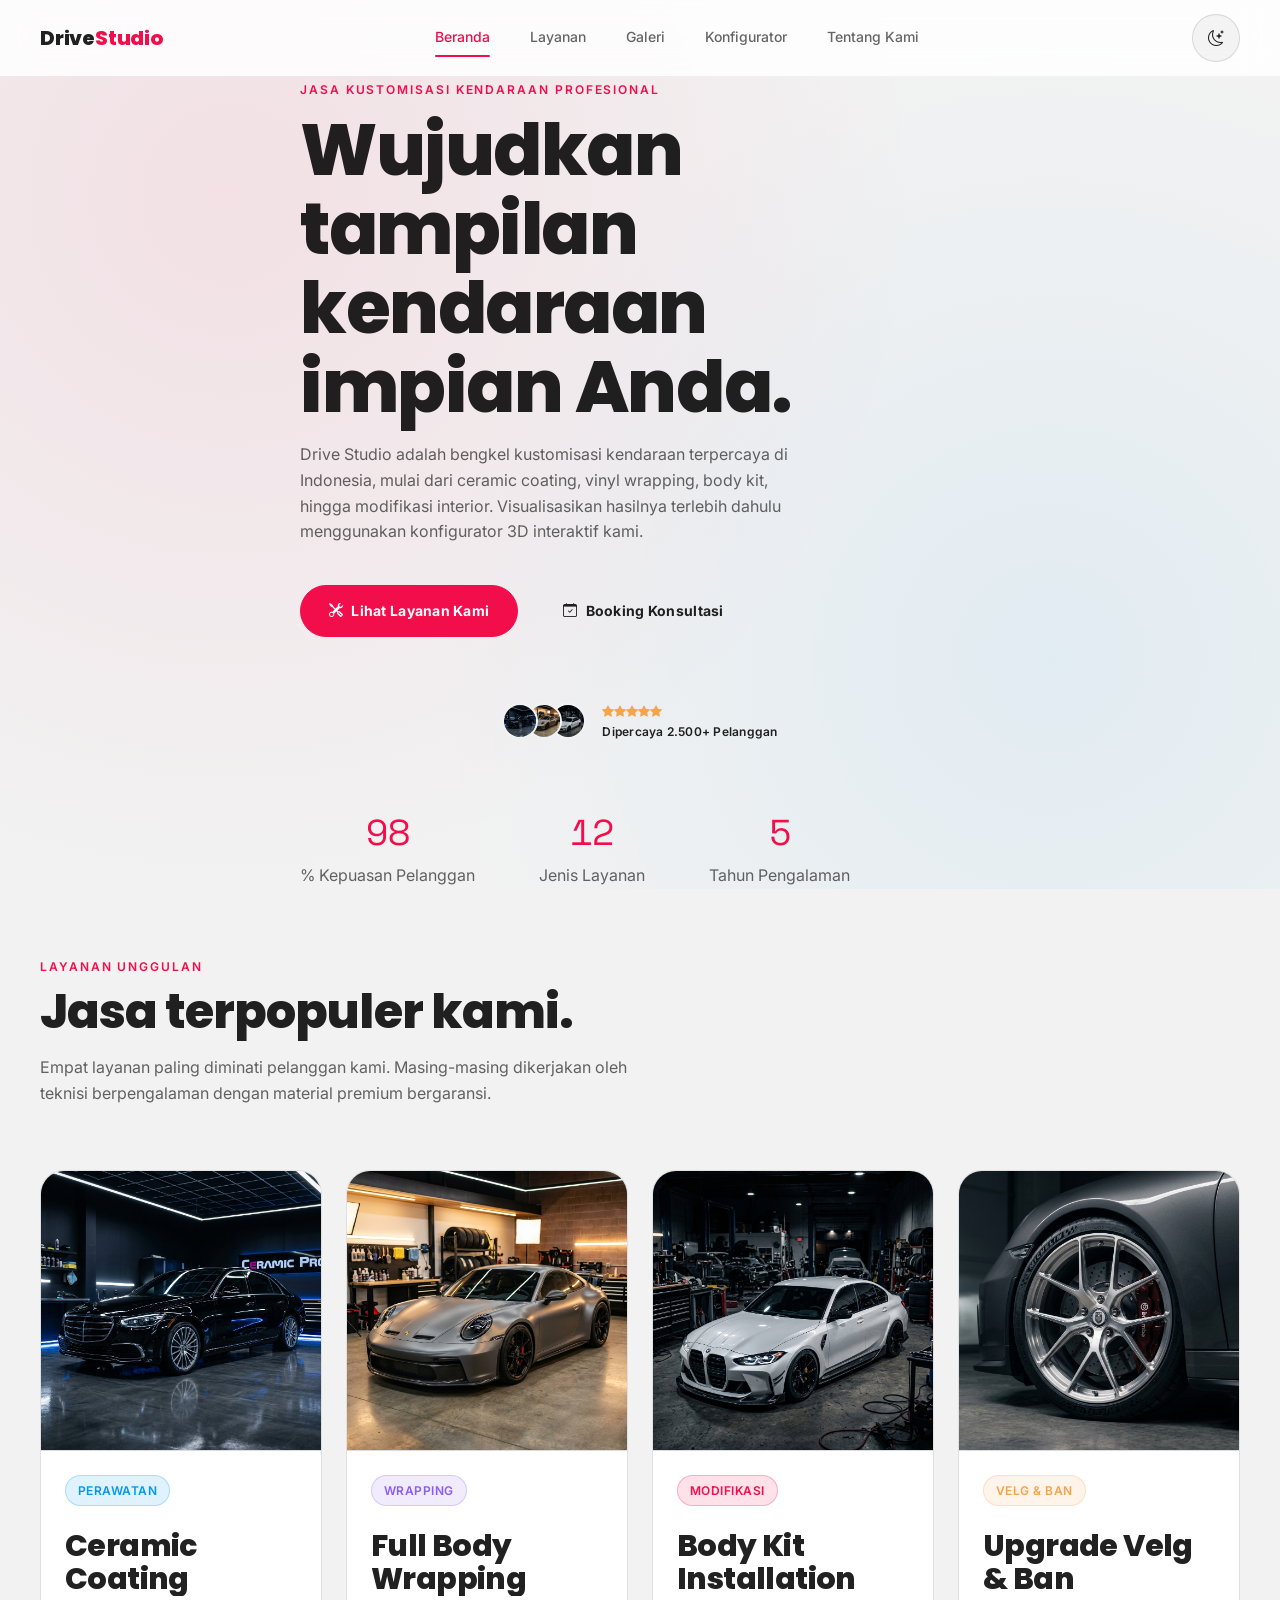
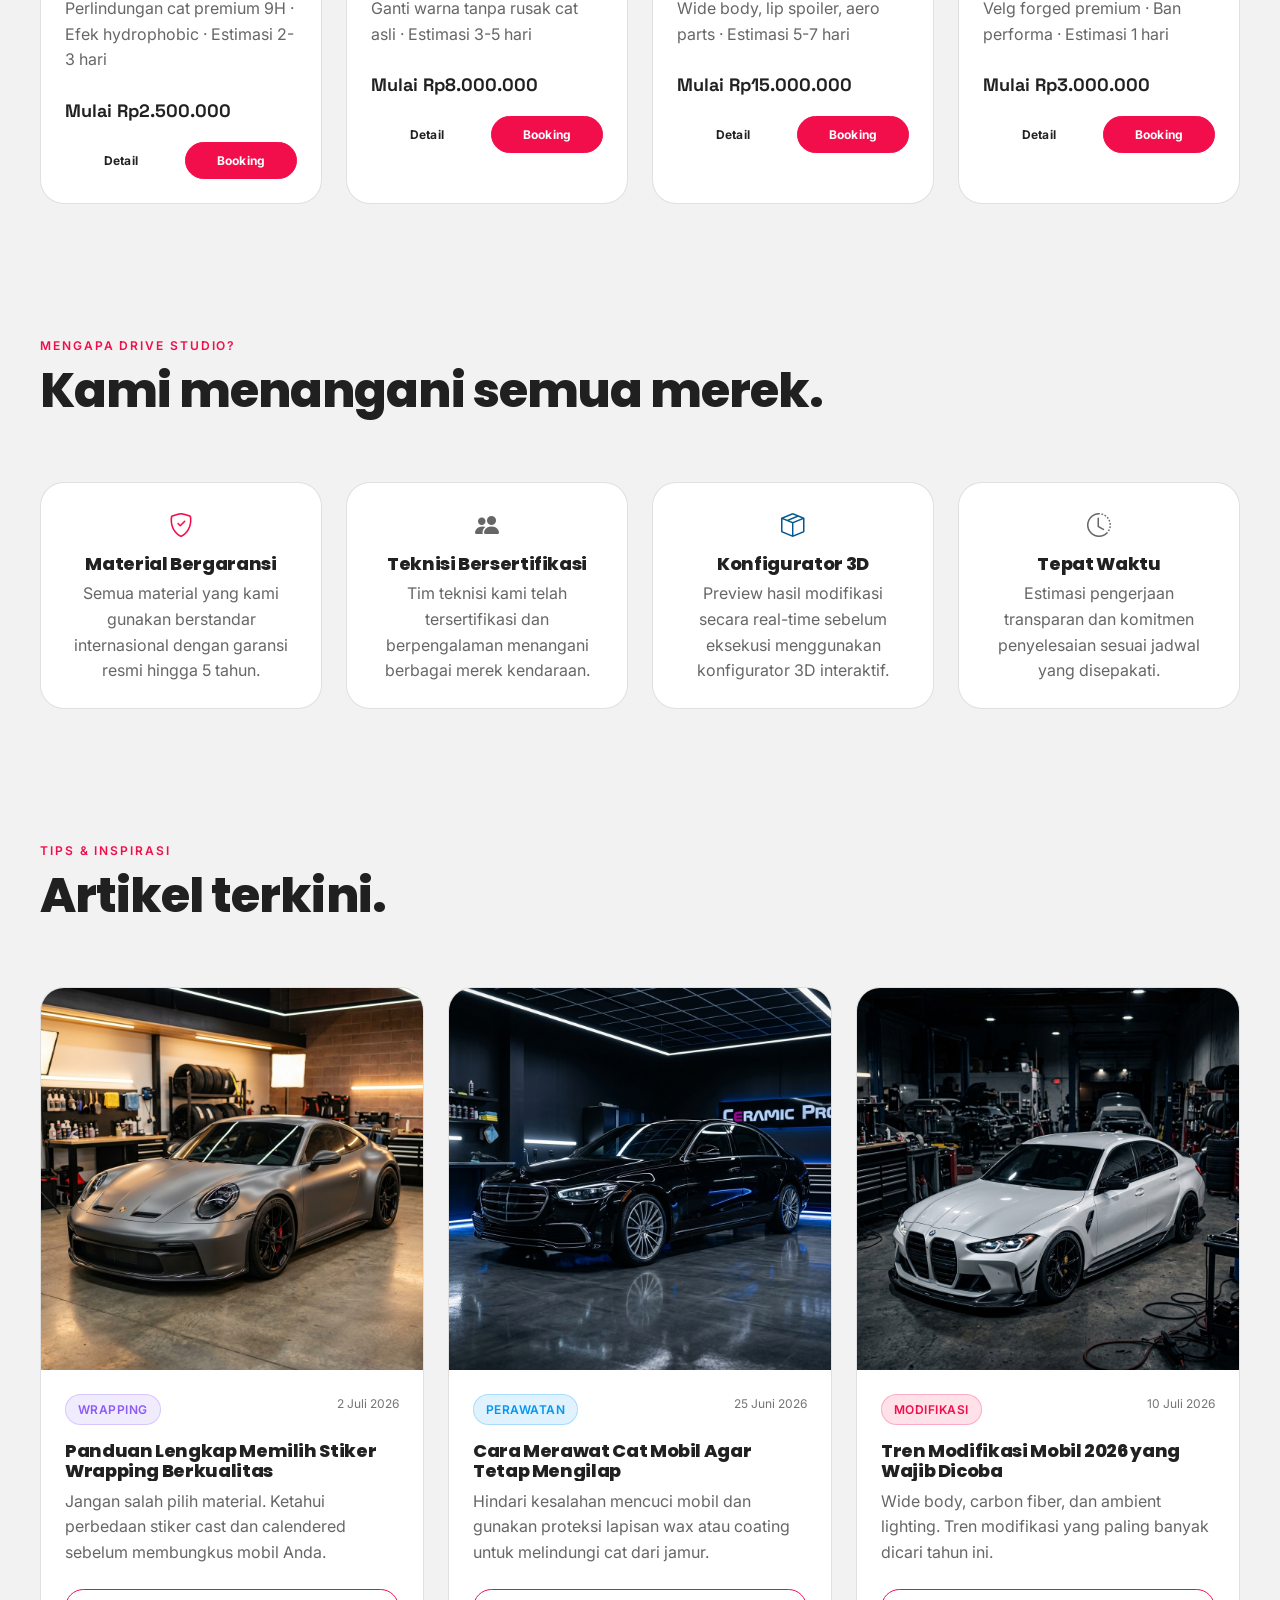
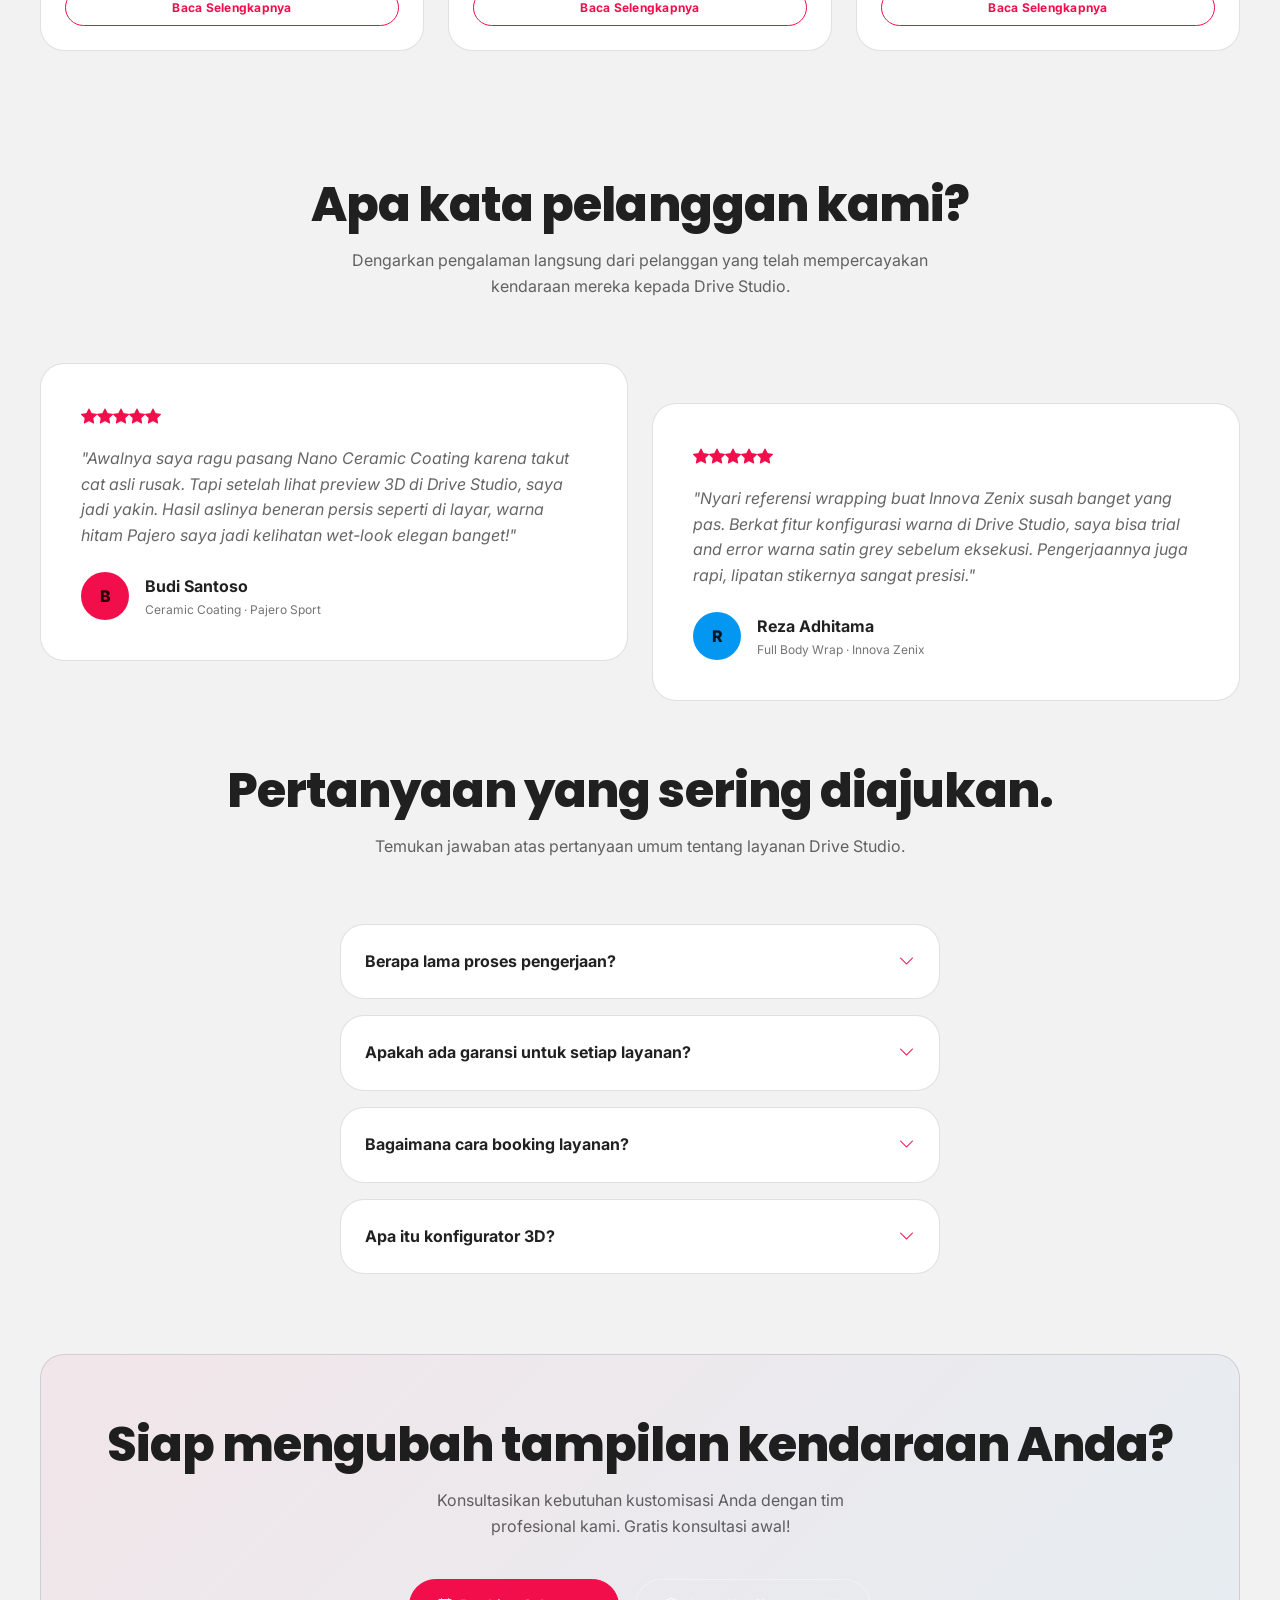
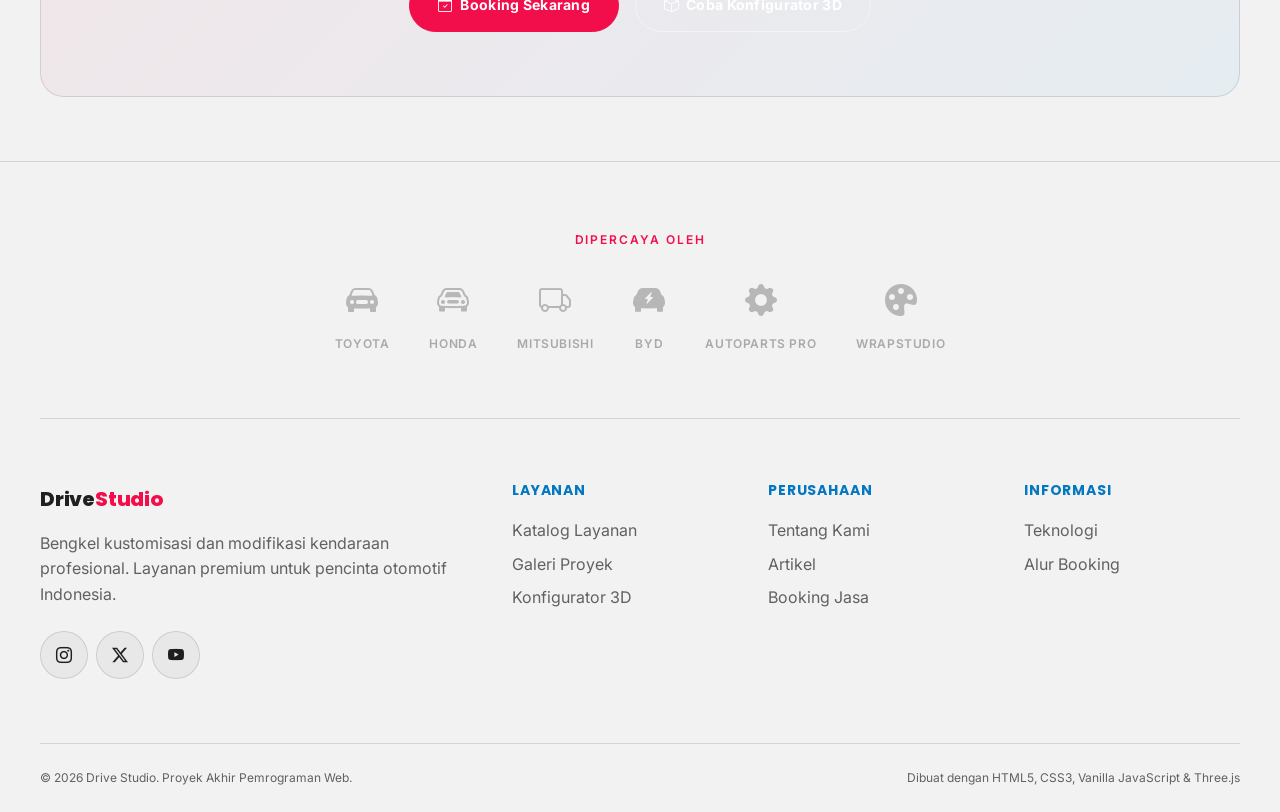
==== commit 498201e8: "Add detail page assets, update pages styling, remove compare.js" ====
--- a/index.html
+++ b/index.html
@@ -3,47 +3,43 @@
 <head>
   <meta charset="UTF-8" />
   <meta name="viewport" content="width=device-width, initial-scale=1.0" />
-  <title>Drive Studio — Desain Mobil Impian Anda</title>
-  <meta name="description" content="Drive Studio adalah konfigurator 3D interaktif premium untuk kustomisasi warna, velg, dan visualisasi mobil impian Anda secara real-time." />
-
-  <!-- Tandai JavaScript aktif (untuk fallback tampilan tanpa-JS) -->
+  <title>Drive Studio | Jasa Kustomisasi Kendaraan Profesional</title>
+  <meta name="description" content="Drive Studio adalah bengkel kustomisasi dan modifikasi kendaraan profesional di Indonesia. Layanan wrapping, ceramic coating, body kit, interior, dan konfigurator 3D." />
+
   <script>
     (function () {
-      document.documentElement.classList.add('js');
+      try {
+        var saved = JSON.parse(localStorage.getItem('ds:theme'));
+        if (saved === 'light') document.documentElement.dataset.theme = 'light';
+      } catch (e) {}
     })();
   </script>
 
   <link rel="stylesheet" href="https://cdn.jsdelivr.net/npm/bootstrap-icons@1.11.3/font/bootstrap-icons.min.css" />
-  <link rel="stylesheet" href="css/main.css?v=26" />
-  <link rel="stylesheet" href="css/components.css?v=26" />
-  <link rel="stylesheet" href="css/animations.css?v=26" />
-  <link rel="stylesheet" href="css/pages.css?v=26" />
-  <link rel="stylesheet" href="css/responsive.css?v=26" />
-
-  <!-- SEO & Social Meta -->
-  <meta property="og:title" content="Drive Studio — Desain Mobil Impian Anda" />
-  <meta property="og:description" content="Konfigurator 3D interaktif premium untuk mobil." />
+  <link rel="stylesheet" href="css/main.css?v=34" />
+  <link rel="stylesheet" href="css/components.css?v=34" />
+  <link rel="stylesheet" href="css/animations.css?v=34" />
+  <link rel="stylesheet" href="css/pages.css?v=34" />
+  <link rel="stylesheet" href="css/responsive.css?v=34" />
+
+  <meta property="og:title" content="Drive Studio | Jasa Kustomisasi Kendaraan" />
+  <meta property="og:description" content="Bengkel kustomisasi dan modifikasi kendaraan profesional di Indonesia." />
   <meta property="og:image" content="https://drivestudio.com/og-image.jpg" />
   <meta property="og:url" content="https://drivestudio.com/" />
   <meta property="og:type" content="website" />
   <meta name="twitter:card" content="summary_large_image" />
   <meta name="twitter:title" content="Drive Studio" />
-  <meta name="twitter:description" content="Konfigurator 3D interaktif premium untuk mobil." />
+  <meta name="twitter:description" content="Bengkel kustomisasi dan modifikasi kendaraan profesional." />
   <meta name="twitter:image" content="https://drivestudio.com/og-image.jpg" />
   <link rel="canonical" href="https://drivestudio.com/" />
   <link rel="icon" href="data:image/svg+xml,<svg xmlns=%22http://www.w3.org/2000/svg%22 viewBox=%220 0 100 100%22><text y=%22.9em%22 font-size=%2290%22>🚗</text></svg>" type="image/svg+xml" />
 
-  <!-- Preconnect Hints -->
   <link rel="preconnect" href="https://cdn.jsdelivr.net" crossorigin />
-  <link rel="preconnect" href="https://unpkg.com" crossorigin />
   <link rel="preconnect" href="https://fonts.googleapis.com" crossorigin />
   <link rel="preconnect" href="https://fonts.gstatic.com" crossorigin />
-  <link rel="preconnect" href="https://www.youtube.com" crossorigin />
-  <link rel="preconnect" href="https://i.ytimg.com" crossorigin />
 </head>
 <body data-page="home">
   <a href="#main-content" class="sr-only focusable-skip-link">Langsung ke konten utama</a>
-
 
   <div class="loading-screen" id="loadingScreen">
     <p class="loading-logo">DRIVE<span class="text-primary">STUDIO</span></p>
@@ -58,17 +54,16 @@
 
       <nav class="navbar-links" aria-label="Navigasi Utama">
         <a href="index.html" class="is-active">Beranda</a>
-        <a href="cars.html">Eksplorasi</a>
+        <a href="cars.html">Layanan</a>
         <a href="compare.html">Galeri</a>
         <a href="configurator.html">Konfigurator</a>
         <a href="about.html">Tentang Kami</a>
       </nav>
 
       <div class="navbar-actions">
-        <a href="cars.html?view=favorites" class="btn-icon icon-btn-badged" id="favoritesLink" aria-label="Mobil Favorit">
-          <i class="bi bi-heart"></i>
-          <span class="icon-btn-badge" id="favoritesCount" hidden>0</span>
-        </a>
+        <button type="button" class="btn-icon" id="themeToggle" aria-label="Ubah Tema Terang/Gelap">
+          <i class="bi bi-moon-stars" id="themeIcon"></i>
+        </button>
         <button type="button" class="btn-icon navbar-toggle" id="navbarToggle" aria-label="Buka Menu" aria-expanded="false" aria-controls="navbarDrawer">
           <i class="bi bi-list" id="navbarToggleIcon"></i>
         </button>
@@ -78,7 +73,7 @@
 
   <div class="navbar-drawer" id="navbarDrawer">
     <a href="index.html" class="is-active">Beranda</a>
-    <a href="cars.html">Eksplorasi</a>
+    <a href="cars.html">Layanan</a>
     <a href="compare.html">Galeri</a>
     <a href="configurator.html">Konfigurator</a>
     <a href="about.html">Tentang Kami</a>
@@ -89,148 +84,136 @@
     <!-- Hero -->
     <section class="hero">
       <div class="container hero-content reveal-stagger">
-        <p class="eyebrow reveal">Desain mobil impian Anda</p>
-        <h1 class="reveal mt-2">Rancang obsesi berkendara Anda.</h1>
+        <p class="eyebrow reveal">Jasa Kustomisasi Kendaraan Profesional</p>
+        <h1 class="reveal mt-2">Wujudkan tampilan kendaraan impian Anda.</h1>
         <p class="reveal mt-3" style="max-width: 52ch;">
-          Drive Studio adalah konfigurator 3D interaktif untuk para pencinta otomotif di Indonesia — putar, 
-          ubah warna, dan kustomisasi mobil pilihan Anda dari berbagai merek terkemuka, 
-          lalu simpan gambar desain akhir yang sepenuhnya mencerminkan selera Anda.
+          Drive Studio adalah bengkel kustomisasi kendaraan terpercaya di Indonesia, mulai dari ceramic coating, 
+          vinyl wrapping, body kit, hingga modifikasi interior. Visualisasikan hasilnya terlebih dahulu 
+          menggunakan konfigurator 3D interaktif kami.
         </p>
         <div class="hero-actions mt-5 reveal">
-          <a href="configurator.html" class="btn btn-primary">
-            <i class="bi bi-sliders"></i> Mulai Konfigurasi
+          <a href="cars.html" class="btn btn-primary">
+            <i class="bi bi-tools"></i> Lihat Layanan Kami
           </a>
-          <a href="cars.html" class="btn btn-ghost">
-            <i class="bi bi-grid"></i> Eksplorasi Mobil
+          <a href="about.html#contact" class="btn btn-ghost">
+            <i class="bi bi-calendar-check"></i> Booking Konsultasi
           </a>
         </div>
         
         <!-- Social Proof -->
         <div class="flex items-center justify-center gap-3 mt-6 reveal">
           <div class="flex">
-            <img width="36" height="36" src="assets/images/toyota_innova_zenix.png" alt="Pengguna Drive Studio" loading="lazy" decoding="async" style="width: 36px; height: 36px; border-radius: 50%; border: 2px solid var(--bg); margin-right: -12px; object-fit: cover; z-index: 3;" />
-            <img width="36" height="36" src="assets/images/honda_brio.png" alt="Pengguna Drive Studio" loading="lazy" decoding="async" style="width: 36px; height: 36px; border-radius: 50%; border: 2px solid var(--bg); margin-right: -12px; object-fit: cover; z-index: 2;" />
-            <img width="36" height="36" src="assets/images/mitsubishi_pajero_sport.png" alt="Pengguna Drive Studio" loading="lazy" decoding="async" style="width: 36px; height: 36px; border-radius: 50%; border: 2px solid var(--bg); object-fit: cover; z-index: 1;" />
+            <img width="36" height="36" src="assets/images/ceramic_coating.png" alt="Hasil Ceramic Coating" loading="lazy" decoding="async" style="width: 36px; height: 36px; border-radius: 50%; border: 2px solid var(--bg); margin-right: -12px; object-fit: cover; z-index: 3;" />
+            <img width="36" height="36" src="assets/images/body_wrapping.png" alt="Hasil Body Wrapping" loading="lazy" decoding="async" style="width: 36px; height: 36px; border-radius: 50%; border: 2px solid var(--bg); margin-right: -12px; object-fit: cover; z-index: 2;" />
+            <img width="36" height="36" src="assets/images/body_kit.png" alt="Hasil Body Kit" loading="lazy" decoding="async" style="width: 36px; height: 36px; border-radius: 50%; border: 2px solid var(--bg); object-fit: cover; z-index: 1;" />
           </div>
           <div class="text-left">
             <div class="text-warning fs-xs" style="margin-bottom: 2px;"><i class="bi bi-star-fill"></i><i class="bi bi-star-fill"></i><i class="bi bi-star-fill"></i><i class="bi bi-star-fill"></i><i class="bi bi-star-fill"></i></div>
-            <p class="fs-xs text-high fw-600" style="margin:0; letter-spacing: 0.02em;">Dipercaya 10.000+ Kreator</p>
+            <p class="fs-xs text-high fw-600" style="margin:0; letter-spacing: 0.02em;">Dipercaya 2.500+ Pelanggan</p>
           </div>
         </div>
         <div class="hero-stats mt-6 reveal">
           <div>
-            <p class="stat-number numeric text-primary" style="font-size: 2.25rem;" data-counter="4">0</p>
-            <p class="text-mid">Pilihan Mobil</p>
+            <p class="stat-number numeric text-primary" style="font-size: 2.25rem;" data-counter="98">0</p>
+            <p class="text-mid">% Kepuasan Pelanggan</p>
           </div>
           <div>
-            <p class="stat-number numeric text-primary" style="font-size: 2.25rem;" data-counter="4">0</p>
-            <p class="text-mid">Merek Terkemuka</p>
+            <p class="stat-number numeric text-primary" style="font-size: 2.25rem;" data-counter="12">0</p>
+            <p class="text-mid">Jenis Layanan</p>
           </div>
           <div>
-            <p class="stat-number numeric text-primary" style="font-size: 2.25rem;" data-counter="3">0</p>
-            <p class="text-mid">Pilihan Latar</p>
-          </div>
-        </div>
-      </div>
-    </section>
-
-    <!-- Featured Cars -->
+            <p class="stat-number numeric text-primary" style="font-size: 2.25rem;" data-counter="5">0</p>
+            <p class="text-mid">Tahun Pengalaman</p>
+          </div>
+        </div>
+      </div>
+    </section>
+
+    <!-- Layanan Unggulan -->
     <section class="section" id="featured">
       <div class="container">
-        <p class="eyebrow reveal">Pilihan Utama</p>
-        <h2 class="mt-2 reveal">Mobil pilihan.</h2>
+        <p class="eyebrow reveal">Layanan Unggulan</p>
+        <h2 class="mt-2 reveal">Jasa terpopuler kami.</h2>
         <p class="text-mid mt-3 reveal" style="max-width: 60ch;">
-          Empat pilihan mobil terbaik untuk pasar Indonesia — pilih yang Anda sukai dan kustomisasi sesuka hati di bagian konfigurator.
+          Empat layanan paling diminati pelanggan kami. Masing-masing dikerjakan oleh teknisi berpengalaman dengan material premium bergaransi.
         </p>
 
         <div class="grid grid-4 mt-6 reveal-stagger">
           <article class="card car-card reveal">
-            <div class="car-card-media is-nocturne">
-              <img width="600" height="400"  src="assets/images/toyota_innova_zenix.png" alt="Toyota Innova Zenix" class="car-card-image" loading="lazy" decoding="async" />
+            <div class="car-card-media">
+              <img width="600" height="400" src="assets/images/ceramic_coating.png" alt="Ceramic Coating" class="car-card-image" loading="lazy" decoding="async" />
             </div>
             <div class="card-body">
               <div class="flex justify-between items-center">
-                <span class="badge badge-primary">Toyota</span>
-                <button type="button" class="favorite-btn" data-car-id="toyota-innova-zenix" aria-label="Tambah Toyota Innova Zenix ke favorit" aria-pressed="false">
-                  <i class="bi bi-heart"></i>
-                </button>
-              </div>
-              <h3 class="mt-3">Innova Zenix</h3>
-              <p class="text-mid">MPV · Hybrid · 186 PS</p>
+                <span class="badge badge-care">Perawatan</span>
+              </div>
+              <h3 class="mt-3">Ceramic Coating</h3>
+              <p class="text-mid">Perlindungan cat premium 9H · Efek hydrophobic · Estimasi 2-3 hari</p>
               <div class="flex justify-between items-center mt-4">
-                <p class="car-card-price">Rp471.600.000</p>
+                <p class="car-card-price">Mulai Rp2.500.000</p>
                 <div class="flex gap-2">
-                  <a href="detail.html?car=toyota-innova-zenix" class="btn btn-ghost btn-sm">Detail</a>
-                  <a href="configurator.html?car=toyota-innova-zenix" class="btn btn-primary btn-sm">Konfigurasi</a>
+                  <a href="detail.html?car=ceramic-coating" class="btn btn-ghost btn-sm">Detail</a>
+                  <a href="about.html#contact" class="btn btn-primary btn-sm">Booking</a>
                 </div>
               </div>
             </div>
           </article>
 
           <article class="card car-card reveal">
-            <div class="car-card-media is-solace">
-              <img width="600" height="400"  src="assets/images/honda_brio.png" alt="Honda Brio" class="car-card-image" loading="lazy" decoding="async" />
+            <div class="car-card-media">
+              <img width="600" height="400" src="assets/images/body_wrapping.png" alt="Full Body Wrapping" class="car-card-image" loading="lazy" decoding="async" />
             </div>
             <div class="card-body">
               <div class="flex justify-between items-center">
-                <span class="badge">Honda</span>
-                <button type="button" class="favorite-btn" data-car-id="honda-brio" aria-label="Tambah Honda Brio ke favorit" aria-pressed="false">
-                  <i class="bi bi-heart"></i>
-                </button>
-              </div>
-              <h3 class="mt-3">Honda Brio</h3>
-              <p class="text-mid">Hatchback · Bensin · 90 PS</p>
+                <span class="badge badge-wrap">Wrapping</span>
+              </div>
+              <h3 class="mt-3">Full Body Wrapping</h3>
+              <p class="text-mid">Ganti warna tanpa rusak cat asli · Estimasi 3-5 hari</p>
               <div class="flex justify-between items-center mt-4">
-                <p class="car-card-price">Rp191.900.000</p>
+                <p class="car-card-price">Mulai Rp8.000.000</p>
                 <div class="flex gap-2">
-                  <a href="detail.html?car=honda-brio" class="btn btn-ghost btn-sm">Detail</a>
-                  <a href="configurator.html?car=honda-brio" class="btn btn-primary btn-sm">Konfigurasi</a>
+                  <a href="detail.html?car=full-body-wrap" class="btn btn-ghost btn-sm">Detail</a>
+                  <a href="about.html#contact" class="btn btn-primary btn-sm">Booking</a>
                 </div>
               </div>
             </div>
           </article>
 
           <article class="card car-card reveal">
-            <div class="car-card-media is-corsa">
-              <img width="600" height="400"  src="assets/images/mitsubishi_pajero_sport.png" alt="Mitsubishi Pajero Sport" class="car-card-image" loading="lazy" decoding="async" />
+            <div class="car-card-media">
+              <img width="600" height="400" src="assets/images/body_kit.png" alt="Body Kit Installation" class="car-card-image" loading="lazy" decoding="async" />
             </div>
             <div class="card-body">
               <div class="flex justify-between items-center">
-                <span class="badge badge-accent">Mitsubishi</span>
-                <button type="button" class="favorite-btn" data-car-id="mitsubishi-pajero-sport" aria-label="Tambah Mitsubishi Pajero Sport ke favorit" aria-pressed="false">
-                  <i class="bi bi-heart"></i>
-                </button>
-              </div>
-              <h3 class="mt-3">Pajero Sport</h3>
-              <p class="text-mid">SUV · Diesel · 181 PS</p>
+                <span class="badge badge-mod">Modifikasi</span>
+              </div>
+              <h3 class="mt-3">Body Kit Installation</h3>
+              <p class="text-mid">Wide body, lip spoiler, aero parts · Estimasi 5-7 hari</p>
               <div class="flex justify-between items-center mt-4">
-                <p class="car-card-price">Rp589.600.000</p>
+                <p class="car-card-price">Mulai Rp15.000.000</p>
                 <div class="flex gap-2">
-                  <a href="detail.html?car=mitsubishi-pajero-sport" class="btn btn-ghost btn-sm">Detail</a>
-                  <a href="configurator.html?car=mitsubishi-pajero-sport" class="btn btn-primary btn-sm">Konfigurasi</a>
+                  <a href="detail.html?car=body-kit" class="btn btn-ghost btn-sm">Detail</a>
+                  <a href="about.html#contact" class="btn btn-primary btn-sm">Booking</a>
                 </div>
               </div>
             </div>
           </article>
 
           <article class="card car-card reveal">
-            <div class="car-card-media is-meridian">
-              <img width="600" height="400"  src="assets/images/byd_atto_3.png" alt="BYD Atto 3" class="car-card-image" loading="lazy" decoding="async" />
+            <div class="car-card-media">
+              <img width="600" height="400" src="assets/images/velg_upgrade.png" alt="Upgrade Velg & Ban" class="car-card-image" loading="lazy" decoding="async" />
             </div>
             <div class="card-body">
               <div class="flex justify-between items-center">
-                <span class="badge">BYD</span>
-                <button type="button" class="favorite-btn" data-car-id="byd-atto-3" aria-label="Tambah BYD Atto 3 ke favorit" aria-pressed="false">
-                  <i class="bi bi-heart"></i>
-                </button>
-              </div>
-              <h3 class="mt-3">BYD Atto 3</h3>
-              <p class="text-mid">EV · Listrik · 204 PS</p>
+                <span class="badge badge-wheels">Velg & Ban</span>
+              </div>
+              <h3 class="mt-3">Upgrade Velg & Ban</h3>
+              <p class="text-mid">Velg forged premium · Ban performa · Estimasi 1 hari</p>
               <div class="flex justify-between items-center mt-4">
-                <p class="car-card-price">Rp515.000.000</p>
+                <p class="car-card-price">Mulai Rp3.000.000</p>
                 <div class="flex gap-2">
-                  <a href="detail.html?car=byd-atto-3" class="btn btn-ghost btn-sm">Detail</a>
-                  <a href="configurator.html?car=byd-atto-3" class="btn btn-primary btn-sm">Konfigurasi</a>
+                  <a href="detail.html?car=upgrade-velg" class="btn btn-ghost btn-sm">Detail</a>
+                  <a href="about.html#contact" class="btn btn-primary btn-sm">Booking</a>
                 </div>
               </div>
             </div>
@@ -239,51 +222,51 @@
       </div>
     </section>
 
-    <!-- Brands -->
+    <!-- Keunggulan -->
     <section class="section" id="brands">
       <div class="container">
-        <p class="eyebrow reveal">Filosofi Berkendara</p>
-        <h2 class="mt-2 reveal">Merek terpopuler.</h2>
+        <p class="eyebrow reveal">Mengapa Drive Studio?</p>
+        <h2 class="mt-2 reveal">Kami menangani semua merek.</h2>
 
         <div class="grid grid-4 mt-6 reveal-stagger">
           <article class="card brand-card reveal">
-            <p class="brand-wordmark text-primary">TOYOTA</p>
-            <p class="text-mid mt-2">Kendaraan andalan keluarga Indonesia dengan kualitas teruji dan layanan purna jual terbaik.</p>
-            <p class="text-low fs-xs mt-3">Berdiri 1937</p>
+            <p class="brand-wordmark text-primary"><i class="bi bi-shield-check" style="font-size: 1.5rem;"></i></p>
+            <h4 class="mt-2">Material Bergaransi</h4>
+            <p class="text-mid mt-2">Semua material yang kami gunakan berstandar internasional dengan garansi resmi hingga 5 tahun.</p>
           </article>
           <article class="card brand-card reveal">
-            <p class="brand-wordmark">HONDA</p>
-            <p class="text-mid mt-2">Menawarkan performa dinamis, teknologi keselamatan canggih, dan efisiensi bahan bakar maksimal.</p>
-            <p class="text-low fs-xs mt-3">Berdiri 1948</p>
+            <p class="brand-wordmark"><i class="bi bi-people-fill" style="font-size: 1.5rem;"></i></p>
+            <h4 class="mt-2">Teknisi Bersertifikasi</h4>
+            <p class="text-mid mt-2">Tim teknisi kami telah tersertifikasi dan berpengalaman menangani berbagai merek kendaraan.</p>
           </article>
           <article class="card brand-card reveal">
-            <p class="brand-wordmark text-accent">MITSUBISHI</p>
-            <p class="text-mid mt-2">Ketangguhan tanpa batas untuk segala medan dan petualangan di berbagai wilayah Indonesia.</p>
-            <p class="text-low fs-xs mt-3">Berdiri 1970</p>
+            <p class="brand-wordmark text-accent"><i class="bi bi-box-seam" style="font-size: 1.5rem;"></i></p>
+            <h4 class="mt-2">Konfigurator 3D</h4>
+            <p class="text-mid mt-2">Preview hasil modifikasi secara real-time sebelum eksekusi menggunakan konfigurator 3D interaktif.</p>
           </article>
           <article class="card brand-card reveal">
-            <p class="brand-wordmark">BYD</p>
-            <p class="text-mid mt-2">Pelopor teknologi baterai kendaraan listrik terdepan untuk mobilitas masa depan ramah lingkungan.</p>
-            <p class="text-low fs-xs mt-3">Berdiri 1995</p>
-          </article>
-        </div>
-      </div>
-    </section>
-
-    <!-- News -->
+            <p class="brand-wordmark"><i class="bi bi-clock-history" style="font-size: 1.5rem;"></i></p>
+            <h4 class="mt-2">Tepat Waktu</h4>
+            <p class="text-mid mt-2">Estimasi pengerjaan transparan dan komitmen penyelesaian sesuai jadwal yang disepakati.</p>
+          </article>
+        </div>
+      </div>
+    </section>
+
+    <!-- Artikel & Tips -->
     <section class="section" id="news">
       <div class="container">
-        <p class="eyebrow reveal">Kabar Otomotif</p>
-        <h2 class="mt-2 reveal">Berita terkini.</h2>
+        <p class="eyebrow reveal">Tips & Inspirasi</p>
+        <h2 class="mt-2 reveal">Artikel terkini.</h2>
 
         <div class="grid grid-3 mt-6 reveal-stagger">
           <article class="card overflow-hidden reveal" style="display: flex; flex-direction: column;">
             <div class="aspect-video">
-              <img width="600" height="400"  src="assets/images/toyota_innova_zenix.png" alt="Berita 2" class="w-full h-full object-cover" loading="lazy" />
+              <img width="600" height="400" src="assets/images/body_wrapping.png" alt="Panduan Stiker Wrapping" class="w-full h-full object-cover" loading="lazy" />
             </div>
             <div class="card-body" style="flex: 1; display: flex; flex-direction: column;">
               <div>
-                <span class="badge badge-accent">Tips & Trik</span>
+                <span class="badge badge-wrap">Wrapping</span>
                 <p class="text-low fs-xs" style="float: right;">2 Juli 2026</p>
               </div>
               <h3 class="mt-3" style="font-size: 1.125rem;">Panduan Lengkap Memilih Stiker Wrapping Berkualitas</h3>
@@ -293,11 +276,11 @@
           </article>
           <article class="card overflow-hidden reveal" style="display: flex; flex-direction: column;">
             <div class="aspect-video">
-              <img width="600" height="400"  src="assets/images/honda_brio.png" alt="Berita 3" class="w-full h-full object-cover" loading="lazy" />
+              <img width="600" height="400" src="assets/images/ceramic_coating.png" alt="Merawat Cat Mobil" class="w-full h-full object-cover" loading="lazy" />
             </div>
             <div class="card-body" style="flex: 1; display: flex; flex-direction: column;">
               <div>
-                <span class="badge badge-primary">Perawatan</span>
+                <span class="badge badge-care">Perawatan</span>
                 <p class="text-low fs-xs" style="float: right;">25 Juni 2026</p>
               </div>
               <h3 class="mt-3" style="font-size: 1.125rem;">Cara Merawat Cat Mobil Agar Tetap Mengilap</h3>
@@ -307,15 +290,15 @@
           </article>
           <article class="card overflow-hidden reveal" style="display: flex; flex-direction: column;">
             <div class="aspect-video">
-              <img width="600" height="400"  src="assets/images/mitsubishi_pajero_sport.png" alt="Berita 1" class="w-full h-full object-cover" loading="lazy" />
+              <img width="600" height="400" src="assets/images/body_kit.png" alt="Tren Modifikasi 2026" class="w-full h-full object-cover" loading="lazy" />
             </div>
             <div class="card-body" style="flex: 1; display: flex; flex-direction: column;">
               <div>
-                <span class="badge badge-primary">Inovasi</span>
+                <span class="badge badge-mod">Modifikasi</span>
                 <p class="text-low fs-xs" style="float: right;">10 Juli 2026</p>
               </div>
-              <h3 class="mt-3" style="font-size: 1.125rem;">Tren Desain Mobil 2026 yang Mengguncang Industri</h3>
-              <p class="text-mid mt-2 mb-4">Menjelajahi bagaimana desain aerodinamis dan material ramah lingkungan mendominasi tren otomotif tahun ini.</p>
+              <h3 class="mt-3" style="font-size: 1.125rem;">Tren Modifikasi Mobil 2026 yang Wajib Dicoba</h3>
+              <p class="text-mid mt-2 mb-4">Wide body, carbon fiber, dan ambient lighting. Tren modifikasi yang paling banyak dicari tahun ini.</p>
               <a href="article.html?id=desain-mobil-2026" class="btn btn-outline btn-sm mt-auto w-full text-center d-block">Baca Selengkapnya</a>
             </div>
           </article>
@@ -326,9 +309,9 @@
     <!-- Testimonials -->
     <section class="section" id="testimonials">
       <div class="container text-center reveal">
-        <h2>Apa Kata Mereka?</h2>
+        <h2>Apa kata pelanggan kami?</h2>
         <p class="text-mid mt-3 mx-auto max-w-prose">
-          Dengarkan pengalaman dari para profesional yang telah merevolusi alur kerja mereka dengan Drive Studio.
+          Dengarkan pengalaman langsung dari pelanggan yang telah mempercayakan kendaraan mereka kepada Drive Studio.
         </p>
         
         <div class="grid grid-2 mt-6" style="text-align: left; align-items: start;">
@@ -341,7 +324,7 @@
               <div class="flex justify-center items-center text-on-primary" style="width: 48px; height: 48px; background-color: var(--primary); border-radius: 50%; font-weight: 800;">B</div>
               <div>
                 <p class="text-high" style="font-weight: 700; margin: 0;">Budi Santoso</p>
-                <p class="text-low fs-xs" style="margin: 0;">Pemilik Pajero Sport</p>
+                <p class="text-low fs-xs" style="margin: 0;">Ceramic Coating · Pajero Sport</p>
               </div>
             </div>
           </div>
@@ -355,7 +338,7 @@
               <div class="flex justify-center items-center text-on-primary" style="width: 48px; height: 48px; background-color: var(--secondary); border-radius: 50%; font-weight: 800;">R</div>
               <div>
                 <p class="text-high" style="font-weight: 700; margin: 0;">Reza Adhitama</p>
-                <p class="text-low fs-xs" style="margin: 0;">Antusias Modifikasi</p>
+                <p class="text-low fs-xs" style="margin: 0;">Full Body Wrap · Innova Zenix</p>
               </div>
             </div>
           </div>
@@ -366,49 +349,49 @@
     <!-- FAQ -->
     <section class="section" style="padding-top: 0;" id="faq">
       <div class="container text-center reveal">
-        <h2>Punya pertanyaan? Kami punya jawabannya.</h2>
+        <h2>Pertanyaan yang sering diajukan.</h2>
         <p class="text-mid mt-3 mx-auto" style="max-width: 60ch;">
-          Temukan jawaban atas pertanyaan umum tentang Drive Studio dan kemampuannya.
+          Temukan jawaban atas pertanyaan umum tentang layanan Drive Studio.
         </p>
 
         <div class="accordion mx-auto mt-6" style="text-align: left; max-width: 600px;">
           <div class="accordion-item card mb-3" style="overflow: hidden; margin-bottom: var(--space-3);">
             <button class="accordion-header flex justify-between items-center text-high" style="width: 100%; padding: var(--space-4); background: transparent; border: 0; cursor: pointer; font-weight: 700; font-family: inherit; font-size: 1rem;" aria-expanded="false">
-              <span style="text-align: left;">Platform mana yang bisa menghasilkan gambar mobil 3D?</span>
+              <span style="text-align: left;">Berapa lama proses pengerjaan?</span>
               <i class="bi bi-chevron-down text-primary" style="transition: transform 0.3s ease;"></i>
             </button>
             <div class="accordion-content" style="overflow: hidden; transition: max-height 0.3s ease; max-height: 0;">
-              <p class="text-mid" style="margin: 0; padding: 0 var(--space-4) var(--space-4) var(--space-4);">Drive Studio adalah salah satu konfigurator terdepan yang dikhususkan untuk visualisasi otomotif berkualitas tinggi secara real-time.</p>
+              <p class="text-mid" style="margin: 0; padding: 0 var(--space-4) var(--space-4) var(--space-4);">Tergantung jenis layanan. Ceramic coating membutuhkan 2-3 hari, full body wrapping 3-5 hari, dan body kit installation 5-7 hari. Estimasi yang lebih detail akan diinformasikan saat konsultasi.</p>
             </div>
           </div>
 
           <div class="accordion-item card mb-3" style="overflow: hidden; margin-bottom: var(--space-3);">
             <button class="accordion-header flex justify-between items-center text-high" style="width: 100%; padding: var(--space-4); background: transparent; border: 0; cursor: pointer; font-weight: 700; font-family: inherit; font-size: 1rem;" aria-expanded="false">
-              <span style="text-align: left;">Apa generator desain mobil terbaik?</span>
+              <span style="text-align: left;">Apakah ada garansi untuk setiap layanan?</span>
               <i class="bi bi-chevron-down text-primary" style="transition: transform 0.3s ease;"></i>
             </button>
             <div class="accordion-content" style="overflow: hidden; transition: max-height 0.3s ease; max-height: 0;">
-              <p class="text-mid" style="margin: 0; padding: 0 var(--space-4) var(--space-4) var(--space-4);">Untuk kebutuhan otomotif, Drive Studio menawarkan akurasi render dan detail material yang superior dibanding konfigurator umum lainnya, didukung teknologi WebGL terkini.</p>
+              <p class="text-mid" style="margin: 0; padding: 0 var(--space-4) var(--space-4) var(--space-4);">Ya, setiap layanan kami bergaransi. Ceramic coating bergaransi hingga 5 tahun, vinyl wrapping 3 tahun, dan body kit 2 tahun. Garansi mencakup cacat material dan pengerjaan.</p>
             </div>
           </div>
 
           <div class="accordion-item card mb-3" style="overflow: hidden; margin-bottom: var(--space-3);">
             <button class="accordion-header flex justify-between items-center text-high" style="width: 100%; padding: var(--space-4); background: transparent; border: 0; cursor: pointer; font-weight: 700; font-family: inherit; font-size: 1rem;" aria-expanded="false">
-              <span style="text-align: left;">Bisakah platform ini mendesain mobil dari nol?</span>
+              <span style="text-align: left;">Bagaimana cara booking layanan?</span>
               <i class="bi bi-chevron-down text-primary" style="transition: transform 0.3s ease;"></i>
             </button>
             <div class="accordion-content" style="overflow: hidden; transition: max-height 0.3s ease; max-height: 0;">
-              <p class="text-mid" style="margin: 0; padding: 0 var(--space-4) var(--space-4) var(--space-4);">Ya, platform kami memungkinkan penyesuaian detail dari warna cat, velg, kaca, hingga material interior untuk menghasilkan render mobil 3D yang realistis dan profesional.</p>
+              <p class="text-mid" style="margin: 0; padding: 0 var(--space-4) var(--space-4) var(--space-4);">Isi formulir booking di halaman Tentang Kami atau langsung hubungi kami via WhatsApp. Tim kami akan menghubungi Anda dalam 1x24 jam untuk konsultasi dan penjadwalan.</p>
             </div>
           </div>
 
           <div class="accordion-item card mb-3" style="overflow: hidden; margin-bottom: var(--space-3);">
             <button class="accordion-header flex justify-between items-center text-high" style="width: 100%; padding: var(--space-4); background: transparent; border: 0; cursor: pointer; font-weight: 700; font-family: inherit; font-size: 1rem;" aria-expanded="false">
-              <span style="text-align: left;">Aplikasi apa yang digunakan untuk membuat gambar konfigurasi ini?</span>
+              <span style="text-align: left;">Apa itu konfigurator 3D?</span>
               <i class="bi bi-chevron-down text-primary" style="transition: transform 0.3s ease;"></i>
             </button>
             <div class="accordion-content" style="overflow: hidden; transition: max-height 0.3s ease; max-height: 0;">
-              <p class="text-mid" style="margin: 0; padding: 0 var(--space-4) var(--space-4) var(--space-4);">Drive Studio menyediakan platform berbasis web penuh yang memudahkan akses bagi desainer, penggemar otomotif, dan dealer mobil tanpa perlu instalasi aplikasi tambahan.</p>
+              <p class="text-mid" style="margin: 0; padding: 0 var(--space-4) var(--space-4) var(--space-4);">Konfigurator 3D adalah fitur eksklusif Drive Studio yang memungkinkan Anda memvisualisasikan perubahan warna cat, velg, kaca, dan livery pada model mobil 3D secara real-time sebelum melakukan modifikasi sebenarnya.</p>
             </div>
           </div>
         </div>
@@ -419,13 +402,18 @@
     <section class="section" style="padding-top: 0;">
       <div class="container">
         <div class="cta-banner reveal">
-          <h2>Siap merancang mobil impian Anda?</h2>
+          <h2>Siap mengubah tampilan kendaraan Anda?</h2>
           <p class="text-mid mt-3" style="max-width: 48ch; margin-inline: auto;">
-            Masuk ke konfigurator 3D interaktif kami sekarang dan rancang mobil pilihan sesuai keinginan Anda.
+            Konsultasikan kebutuhan kustomisasi Anda dengan tim profesional kami. Gratis konsultasi awal!
           </p>
-          <a href="configurator.html" class="btn btn-primary mt-5">
-            <i class="bi bi-sliders"></i> Mulai Konfigurasi
-          </a>
+          <div class="flex gap-3 justify-center mt-5 flex-wrap">
+            <a href="about.html#contact" class="btn btn-primary">
+              <i class="bi bi-calendar-check"></i> Booking Sekarang
+            </a>
+            <a href="configurator.html" class="btn btn-outline" style="color: #fff; border-color: rgba(255,255,255,0.4);">
+              <i class="bi bi-box"></i> Coba Konfigurator 3D
+            </a>
+          </div>
         </div>
       </div>
     </section>
@@ -448,7 +436,7 @@
       <div class="footer-grid">
         <div>
           <a href="index.html" class="navbar-brand">Drive<span>Studio</span></a>
-          <p class="mt-3">Desain mobil impian Anda — pengalaman konfigurasi 3D interaktif premium untuk pencinta otomotif Indonesia.</p>
+          <p class="mt-3">Bengkel kustomisasi dan modifikasi kendaraan profesional. Layanan premium untuk pencinta otomotif Indonesia.</p>
           <div class="social-links mt-4">
             <a href="javascript:void(0)" class="btn-icon" aria-label="Instagram"><i class="bi bi-instagram"></i></a>
             <a href="javascript:void(0)" class="btn-icon" aria-label="X (Twitter)"><i class="bi bi-twitter-x"></i></a>
@@ -457,9 +445,9 @@
         </div>
 
         <div>
-          <h4 class="footer-heading">Eksplorasi</h4>
+          <h4 class="footer-heading">Layanan</h4>
           <nav class="footer-links">
-            <a href="cars.html">Eksplorasi Mobil</a>
+            <a href="cars.html">Katalog Layanan</a>
             <a href="compare.html">Galeri Proyek</a>
             <a href="configurator.html">Konfigurator 3D</a>
           </nav>
@@ -469,14 +457,13 @@
           <h4 class="footer-heading">Perusahaan</h4>
           <nav class="footer-links">
             <a href="about.html">Tentang Kami</a>
-            <a href="index.html#brands">Merek</a>
-            <a href="index.html#news">Berita</a>
+            <a href="index.html#news">Artikel</a>
             <a href="about.html#contact">Booking Jasa</a>
           </nav>
         </div>
 
         <div>
-          <h4 class="footer-heading">Proyek</h4>
+          <h4 class="footer-heading">Informasi</h4>
           <nav class="footer-links">
             <a href="about.html#tech">Teknologi</a>
             <a href="about.html#roadmap">Alur Booking</a>
@@ -494,14 +481,35 @@
   <script type="module">
     import { initNavbar } from './js/nav.js';
     import { initScrollReveal, initCounters, initLoadingScreen, initAccordion } from './js/utils.js';
-    import { initFavoriteButtons } from './js/favorites.js';
 
     initNavbar();
     initScrollReveal();
     initCounters();
     initLoadingScreen();
-    initFavoriteButtons();
     initAccordion();
+
+    // Theme toggle
+    const toggle = document.getElementById('themeToggle');
+    const icon = document.getElementById('themeIcon');
+    if (toggle) {
+      const saved = (() => { try { return JSON.parse(localStorage.getItem('ds:theme')); } catch { return null; } })();
+      if (saved === 'light') {
+        document.documentElement.dataset.theme = 'light';
+        if (icon) icon.className = 'bi bi-sun-fill';
+      }
+      toggle.addEventListener('click', () => {
+        const isLight = document.documentElement.dataset.theme === 'light';
+        if (isLight) {
+          delete document.documentElement.dataset.theme;
+          if (icon) icon.className = 'bi bi-moon-stars';
+          try { localStorage.setItem('ds:theme', JSON.stringify('dark')); } catch {}
+        } else {
+          document.documentElement.dataset.theme = 'light';
+          if (icon) icon.className = 'bi bi-sun-fill';
+          try { localStorage.setItem('ds:theme', JSON.stringify('light')); } catch {}
+        }
+      });
+    }
   </script>
 </body>
 </html>
--- a/css/main.css
+++ b/css/main.css
@@ -23,7 +23,7 @@
   /* Text (Dark on Light) */
   --text-high: rgba(0, 0, 0, 0.87);
   --text-mid: rgba(0, 0, 0, 0.60);
-  --text-low: rgba(0, 0, 0, 0.38);
+  --text-low: rgba(0, 0, 0, 0.55);
   --text-on-primary: #ffffff;
 
   /* Borders / glass */
@@ -89,7 +89,7 @@
   
   --text-high: rgba(255, 255, 255, 0.95);
   --text-mid: rgba(255, 255, 255, 0.70);
-  --text-low: rgba(255, 255, 255, 0.45);
+  --text-low: rgba(255, 255, 255, 0.55);
   
   --border: rgba(255, 255, 255, 0.12);
   --border-strong: rgba(255, 255, 255, 0.24);
@@ -287,8 +287,6 @@
 .justify-between {
   justify-content: space-between;
 }
-
-.gap-1 { gap: var(--space-1); }
 .gap-2 { gap: var(--space-2); }
 .gap-3 { gap: var(--space-3); }
 .gap-4 { gap: var(--space-4); }
@@ -308,9 +306,8 @@
 .mt-3 { margin-top: var(--space-3); } .mt-4 { margin-top: var(--space-4); }
 .mt-5 { margin-top: var(--space-5); } .mt-6 { margin-top: var(--space-6); }
 .mb-1 { margin-bottom: var(--space-1); } .mb-2 { margin-bottom: var(--space-2); }
-.mb-3 { margin-bottom: var(--space-3); } .mb-4 { margin-bottom: var(--space-4); }
-.mb-5 { margin-bottom: var(--space-5); } .mb-6 { margin-bottom: var(--space-6); }
-.mt-7 { margin-top: var(--space-7); } .mb-7 { margin-bottom: var(--space-7); }
+.mb-3 { margin-bottom: var(--space-3); } .mb-4 { margin-bottom: var(--space-4); } .mb-6 { margin-bottom: var(--space-6); }
+.mt-7 { margin-top: var(--space-7); }
 
 /* Font-size & Weight utilities */
 .fs-h1 { font-size: var(--fs-h1); }
@@ -320,18 +317,29 @@
 .fs-xs { font-size: var(--fs-xs); }
 .fs-sm { font-size: var(--fs-sm); }
 .fw-600 { font-weight: 600; }
-.fw-700 { font-weight: 700; }
 
 /* Padding utilities */
 .pt-0 { padding-top: 0 !important; }
 .pt-4 { padding-top: var(--space-4); }
 .pt-6 { padding-top: var(--space-6); }
-.pb-0 { padding-bottom: 0 !important; }
+.p-1 { padding: var(--space-1); }
+.p-2 { padding: var(--space-2); }
+.p-3 { padding: var(--space-3); }
 .p-4 { padding: var(--space-4); }
+.p-5 { padding: var(--space-5); }
 .p-6 { padding: var(--space-6); }
-
-/* Display & Layout utilities */
-.d-none { display: none; }
+.px-1 { padding-inline: var(--space-1); }
+.px-2 { padding-inline: var(--space-2); }
+.px-3 { padding-inline: var(--space-3); }
+.px-4 { padding-inline: var(--space-4); }
+.px-5 { padding-inline: var(--space-5); }
+.px-6 { padding-inline: var(--space-6); }
+.py-1 { padding-block: var(--space-1); }
+.py-2 { padding-block: var(--space-2); }
+.py-3 { padding-block: var(--space-3); }
+.py-4 { padding-block: var(--space-4); }
+.py-5 { padding-block: var(--space-5); }
+.py-6 { padding-block: var(--space-6); }
 .d-block { display: block; }
 .text-center { text-align: center; }
 .text-left { text-align: left; }
@@ -339,9 +347,7 @@
 
 /* Image & Aspect Ratio */
 .aspect-video { aspect-ratio: 16 / 9; }
-.aspect-square { aspect-ratio: 1 / 1; }
 .object-cover { object-fit: cover; }
-.object-contain { object-fit: contain; }
 .w-full { width: 100%; }
 .h-full { height: 100%; }
 
@@ -349,21 +355,14 @@
 .max-w-prose { max-width: 65ch; }
 .max-w-md { max-width: 60ch; }
 .max-w-sm { max-width: 48ch; }
-
-/* Line-height utilities */
-.lh-snug { line-height: 1.3; }
 .lh-normal { line-height: 1.6; }
 
-.line-clamp-1,
-.line-clamp-2,
-.line-clamp-3 {
+.line-clamp-2 {
   display: -webkit-box;
   -webkit-box-orient: vertical;
+  -webkit-line-clamp: 2;
   overflow: hidden;
 }
-.line-clamp-1 { -webkit-line-clamp: 1; }
-.line-clamp-2 { -webkit-line-clamp: 2; }
-.line-clamp-3 { -webkit-line-clamp: 3; }
 
 .glass {
   background: var(--glass-bg);
@@ -415,8 +414,8 @@
 input[type="range"]::-webkit-slider-thumb {
   -webkit-appearance: none;
   appearance: none;
-  width: 18px;
-  height: 18px;
+  width: 28px;
+  height: 28px;
   border-radius: 50%;
   background: var(--primary);
   box-shadow: var(--shadow-sm);
@@ -428,8 +427,8 @@
 }
 
 input[type="range"]::-moz-range-thumb {
-  width: 18px;
-  height: 18px;
+  width: 28px;
+  height: 28px;
   border-radius: 50%;
   background: var(--primary);
   border: none;
@@ -440,35 +439,3 @@
 input[type="range"]::-moz-range-thumb:hover {
   transform: scale(1.15);
 }
-
-.section-divider {
-  height: 1px;
-  background: var(--border);
-  margin-block: 0;
-}
-
-
-
-.car-brand-chip {
-  display: inline-block;
-  padding: 0.25rem 0.875rem;
-  border-radius: var(--radius-pill);
-  font-size: var(--fs-xs);
-  font-weight: 700;
-  letter-spacing: 0.08em;
-  text-transform: uppercase;
-  background: rgba(242, 14, 75, 0.10);
-  color: var(--primary);
-  border: 1px solid rgba(242, 14, 75, 0.25);
-}
-
-.py-section {
-  padding-top: var(--space-6);
-  padding-bottom: var(--space-6);
-}
-@media (min-width: 768px) {
-  .py-section {
-    padding-top: var(--space-7);
-    padding-bottom: var(--space-7);
-  }
-}
--- a/css/components.css
+++ b/css/components.css
@@ -35,17 +35,6 @@
   transform: translateY(-2px);
 }
 
-.btn-secondary {
-  background: var(--secondary);
-  color: var(--text-on-primary);
-  border: 1px solid var(--secondary);
-}
-
-.btn-secondary:hover {
-  opacity: 0.9;
-  transform: translateY(-2px);
-}
-
 .btn-outline {
   background: transparent;
   color: var(--primary);
@@ -65,21 +54,6 @@
 
 .btn-ghost:hover {
   background: rgba(0, 0, 0, 0.06);
-}
-
-.btn-accent {
-  background: var(--accent);
-  color: var(--text-on-primary);
-}
-
-.btn-accent:hover {
-  box-shadow: var(--shadow-glow-accent);
-  transform: translateY(-2px);
-}
-
-.btn-warning {
-  background: var(--warning);
-  color: var(--text-on-primary);
 }
 
 .btn-icon {
@@ -189,37 +163,45 @@
   color: var(--primary);
 }
 
-.badge-secondary {
-  background: rgba(4, 151, 242, 0.12);
-  color: var(--secondary);
-}
-
 .badge-accent {
   background: rgba(3, 119, 191, 0.12);
   color: var(--accent);
 }
 
-.badge-warning {
+.badge-care {
+  background: rgba(4, 151, 242, 0.12);
+  color: #0497F2;
+  border: 1px solid rgba(4, 151, 242, 0.25);
+}
+
+.badge-wrap {
+  background: rgba(139, 92, 246, 0.12);
+  color: #8B5CF6;
+  border: 1px solid rgba(139, 92, 246, 0.25);
+}
+
+.badge-mod {
+  background: rgba(242, 14, 75, 0.12);
+  color: #F20E4B;
+  border: 1px solid rgba(242, 14, 75, 0.25);
+}
+
+.badge-interior {
+  background: rgba(16, 185, 129, 0.12);
+  color: #10B981;
+  border: 1px solid rgba(16, 185, 129, 0.25);
+}
+
+.badge-wheels {
   background: rgba(245, 164, 72, 0.12);
-  color: var(--warning);
-}
-
-.badge-new {
-  background: var(--warning);
-  color: #fff;
-  border: none;
-}
-
-.badge-hybrid {
-  background: rgba(4, 151, 242, 0.12);
-  color: var(--secondary);
-  border: 1px solid rgba(4, 151, 242, 0.3);
-}
-
-.badge-ev {
-  background: rgba(3, 119, 191, 0.12);
-  color: var(--accent);
-  border: 1px solid rgba(3, 119, 191, 0.3);
+  color: #F5A448;
+  border: 1px solid rgba(245, 164, 72, 0.25);
+}
+
+.badge-audio {
+  background: rgba(6, 182, 212, 0.12);
+  color: #06B6D4;
+  border: 1px solid rgba(6, 182, 212, 0.25);
 }
 
 .input,
@@ -462,89 +444,6 @@
   transition: width var(--dur-fast) linear;
 }
 
-.toast-container {
-  position: fixed;
-  bottom: var(--space-4);
-  right: var(--space-4);
-  z-index: 1000;
-  display: flex;
-  flex-direction: column;
-  gap: var(--space-2);
-}
-
-.toast {
-  position: fixed;
-  bottom: var(--space-4);
-  right: var(--space-4);
-  z-index: 1000;
-  min-width: 260px;
-  max-width: calc(100% - var(--space-4) * 2);
-  padding: var(--space-3) var(--space-4);
-  border-radius: var(--radius-md);
-  display: flex;
-  align-items: center;
-  gap: var(--space-3);
-  font-size: var(--fs-sm);
-  font-weight: 600;
-  box-shadow: var(--shadow-md);
-  transform: translateY(100%) scale(0.95);
-  opacity: 0;
-  pointer-events: none;
-  transition: transform var(--dur-med) var(--ease-out),
-    opacity var(--dur-med) var(--ease-out);
-  background: var(--bg);
-  border: 1px solid var(--border);
-  color: var(--text-high);
-}
-
-.toast.is-visible {
-  transform: translateY(0);
-  opacity: 1;
-}
-
-.toast-success { border-left: 3px solid #4caf50; }
-.toast-error { border-left: 3px solid var(--primary); }
-.toast-info { border-left: 3px solid var(--accent); }
-
-.modal-overlay {
-  position: fixed;
-  inset: 0;
-  z-index: 300;
-  background: rgba(0, 0, 0, 0.75);
-  display: flex;
-  align-items: center;
-  justify-content: center;
-  padding: var(--space-3);
-  opacity: 0;
-  visibility: hidden;
-  transition: opacity var(--dur-med) var(--ease-out), visibility var(--dur-med) var(--ease-out);
-}
-
-.modal-overlay.is-open {
-  opacity: 1;
-  visibility: visible;
-}
-
-.modal {
-  width: 100%;
-  max-width: 720px;
-  max-height: 88vh;
-  overflow-y: auto;
-  border-radius: var(--radius-lg);
-  transform: scale(0.96);
-  transition: transform var(--dur-med) var(--ease-out);
-}
-
-.modal-overlay.is-open .modal {
-  transform: scale(1);
-}
-
-.modal-close {
-  position: absolute;
-  top: var(--space-3);
-  right: var(--space-3);
-}
-
 .tabs-nav {
   display: flex;
   gap: var(--space-2);
@@ -580,35 +479,6 @@
   border-bottom: 1px solid var(--border);
 }
 
-.accordion-trigger {
-  width: 100%;
-  display: flex;
-  align-items: center;
-  justify-content: space-between;
-  padding-block: var(--space-3);
-  font-weight: 600;
-  text-align: left;
-}
-
-.accordion-trigger .icon {
-  transition: transform var(--dur-fast) var(--ease-out);
-}
-
-.accordion-item.is-open .accordion-trigger .icon {
-  transform: rotate(45deg);
-}
-
-.accordion-panel {
-  max-height: 0;
-  overflow: hidden;
-  transition: max-height var(--dur-med) var(--ease-out);
-}
-
-.accordion-panel-inner {
-  padding-bottom: var(--space-3);
-  color: var(--text-mid);
-}
-
 .slider {
   position: relative;
   min-width: 0; /* prevents the flex track below from inflating this grid item's track width */
@@ -789,24 +659,6 @@
   letter-spacing: 0.05em;
 }
 
-.news-card-media {
-  height: 160px;
-  display: flex;
-  align-items: center;
-  justify-content: center;
-  background: linear-gradient(145deg, #eef2f7, #dde5f0);
-}
-
-.news-card-media i {
-  font-size: 2.5rem;
-  color: rgba(0, 0, 0, 0.18);
-  transition: transform var(--dur-med) var(--ease-out);
-}
-
-.news-card:hover .news-card-media i {
-  transform: scale(1.1);
-}
-
 .spec-table {
   display: flex;
   flex-direction: column;
@@ -851,62 +703,6 @@
   height: 100%;
   border-radius: var(--radius-pill);
   background: linear-gradient(90deg, var(--primary), var(--secondary));
-}
-
-.compare-table-wrap {
-  overflow-x: auto;
-  border: 1px solid var(--border);
-  border-radius: var(--radius-lg);
-}
-
-.compare-table {
-  width: 100%;
-  min-width: 640px;
-  border-collapse: collapse;
-}
-
-.compare-table th,
-.compare-table td {
-  padding: var(--space-3) var(--space-4);
-  text-align: left;
-  border-bottom: 1px solid var(--border);
-  white-space: nowrap;
-}
-
-.compare-table thead th {
-  font-family: var(--font-heading);
-  color: var(--text-high);
-  background: var(--bg);
-  border-bottom: 2px solid var(--primary);
-}
-
-.compare-table tbody th {
-  color: var(--text-mid);
-  font-weight: 600;
-  text-align: left;
-}
-
-.compare-table td {
-  font-family: var(--font-numeric);
-  color: var(--text-high);
-}
-
-.compare-table td.is-best {
-  color: var(--primary);
-  font-weight: 700;
-}
-
-.compare-table tbody tr:nth-child(even) {
-  background: rgba(0, 0, 0, 0.02);
-}
-
-.compare-table tbody tr:hover {
-  background: rgba(4, 151, 242, 0.04);
-}
-
-.compare-table tbody tr:last-child th,
-.compare-table tbody tr:last-child td {
-  border-bottom: none;
 }
 
 .timeline {
@@ -1375,27 +1171,9 @@
 }
 
 @media (max-width: 767.98px) {
-  .lightbox-btn { width: 40px; height: 40px; font-size: 1.25rem; }
+  .lightbox-btn { width: 48px; height: 48px; font-size: 1.25rem; }
   .lightbox-nav.prev { left: var(--space-2); }
   .lightbox-nav.next { right: var(--space-2); }
-}
-
-.aspect-21-9 {
-  aspect-ratio: 21 / 9;
-}
-
-.article-image-overlay {
-  background: linear-gradient(to top, rgba(0,0,0,0.7) 0%, transparent 100%);
-  position: absolute;
-  bottom: 0;
-  left: 0;
-  width: 100%;
-  padding: var(--space-5) var(--space-4) var(--space-4);
-  pointer-events: none;
-}
-.article-image-overlay p {
-  color: rgba(255, 255, 255, 0.9);
-  margin: 0;
 }
 
 .article-list-card {
@@ -1490,3 +1268,42 @@
 .bg-section-alt {
   background: color-mix(in srgb, var(--bg) 95%, var(--text-low));
 }
+
+/* Gallery Filter Bar - Mobile Horizontal Scrollable Pills */
+.gallery-filter-bar {
+  display: flex;
+  justify-content: center;
+  gap: var(--space-2);
+  flex-wrap: wrap;
+}
+
+@media (max-width: 575.98px) {
+  .gallery-filter-bar {
+    justify-content: flex-start;
+    flex-wrap: nowrap;
+    overflow-x: auto;
+    padding-bottom: var(--space-2);
+    -webkit-overflow-scrolling: touch;
+    scrollbar-width: none;
+  }
+  .gallery-filter-bar::-webkit-scrollbar {
+    display: none;
+  }
+  .gallery-filter-bar .filter-btn {
+    flex-shrink: 0;
+  }
+}
+
+/* Progressive Skeleton Loader Base */
+.skeleton {
+  background: linear-gradient(90deg, var(--card) 25%, var(--bg-elevated) 50%, var(--card) 75%);
+  background-size: 200% 100%;
+  animation: skeletonPulse 1.5s infinite ease-in-out;
+  border-radius: var(--radius-sm);
+}
+
+@keyframes skeletonPulse {
+  0% { background-position: 200% 0; }
+  100% { background-position: -200% 0; }
+}
+
--- a/css/animations.css
+++ b/css/animations.css
@@ -24,28 +24,9 @@
 .reveal-stagger > *:nth-child(5) { transition-delay: calc(var(--stagger-unit) * 4); }
 .reveal-stagger > *:nth-child(6) { transition-delay: calc(var(--stagger-unit) * 5); }
 
-@keyframes fadeIn {
-  from { opacity: 0; }
-  to { opacity: 1; }
-}
-
 @keyframes floatY {
   0%, 100% { transform: translateY(0); }
   50% { transform: translateY(-10px); }
-}
-
-@keyframes pulseGlow {
-  0%, 100% { box-shadow: 0 0 0 0 rgba(242, 14, 75, 0.35); }
-  50% { box-shadow: 0 0 0 12px rgba(242, 14, 75, 0); }
-}
-
-@keyframes spin {
-  to { transform: rotate(360deg); }
-}
-
-@keyframes shimmer {
-  0% { background-position: -200% 0; }
-  100% { background-position: 200% 0; }
 }
 
 @keyframes heroGlowPulse {
@@ -53,64 +34,13 @@
   50% { opacity: 0.7; transform: scale(1.05); }
 }
 
-.anim-fade-in {
-  animation: fadeIn var(--dur-slow) var(--ease-out) both;
-}
-
 .anim-float {
   will-change: transform;
   animation: floatY 4s var(--ease-in-out) infinite;
 }
 
-.anim-pulse-glow {
-  animation: pulseGlow 2.4s var(--ease-in-out) infinite;
-}
-
-.anim-spin {
-  animation: spin 900ms linear infinite;
-}
-
-/* Skeleton loading shimmer (used for image/card placeholders) */
-.skeleton {
-  background: linear-gradient(
-    90deg,
-    var(--card) 25%,
-    var(--card-hover) 50%,
-    var(--card) 75%
-  );
-  background-size: 200% 100%;
-  animation: shimmer 1.6s ease-in-out infinite;
-}
-
-.hover-lift {
-  transition: transform var(--dur-med) var(--ease-out);
-}
-
-.hover-lift:hover {
-  transform: translateY(-4px);
-}
-
-.hover-scale {
-  transition: transform var(--dur-med) var(--ease-out);
-}
-
-.hover-scale:hover {
-  transform: scale(1.03);
-}
-
-.hover-glow-primary:hover {
-  box-shadow: var(--shadow-glow-primary);
-}
-
-.hover-glow-accent:hover {
-  box-shadow: var(--shadow-glow-accent);
-}
-
 @media (prefers-reduced-motion: reduce) {
-  .anim-float,
-  .anim-pulse-glow,
-  .anim-spin,
-  .skeleton {
+  .anim-float {
     animation-duration: 1ms !important;
   }
 }
--- a/css/responsive.css
+++ b/css/responsive.css
@@ -49,19 +49,6 @@
   .navbar-toggle {
     display: none;
   }
-
-  /* Compare table: sticky first column for scrollable context */
-  .compare-table th:first-child,
-  .compare-table td:first-child {
-    position: sticky;
-    left: 0;
-    background: var(--card);
-    z-index: 1;
-  }
-
-  .compare-table thead th:first-child {
-    background: var(--bg);
-  }
 }
 
 @media (min-width: 992px) {
@@ -89,3 +76,13 @@
     --container-max: 1400px;
   }
 }
+
+@media (min-width: 1920px) {
+  :root {
+    --container-max: 1720px;
+  }
+
+  .grid-4 { grid-template-columns: repeat(5, 1fr); }
+  .grid-3 { grid-template-columns: repeat(4, 1fr); }
+}
+
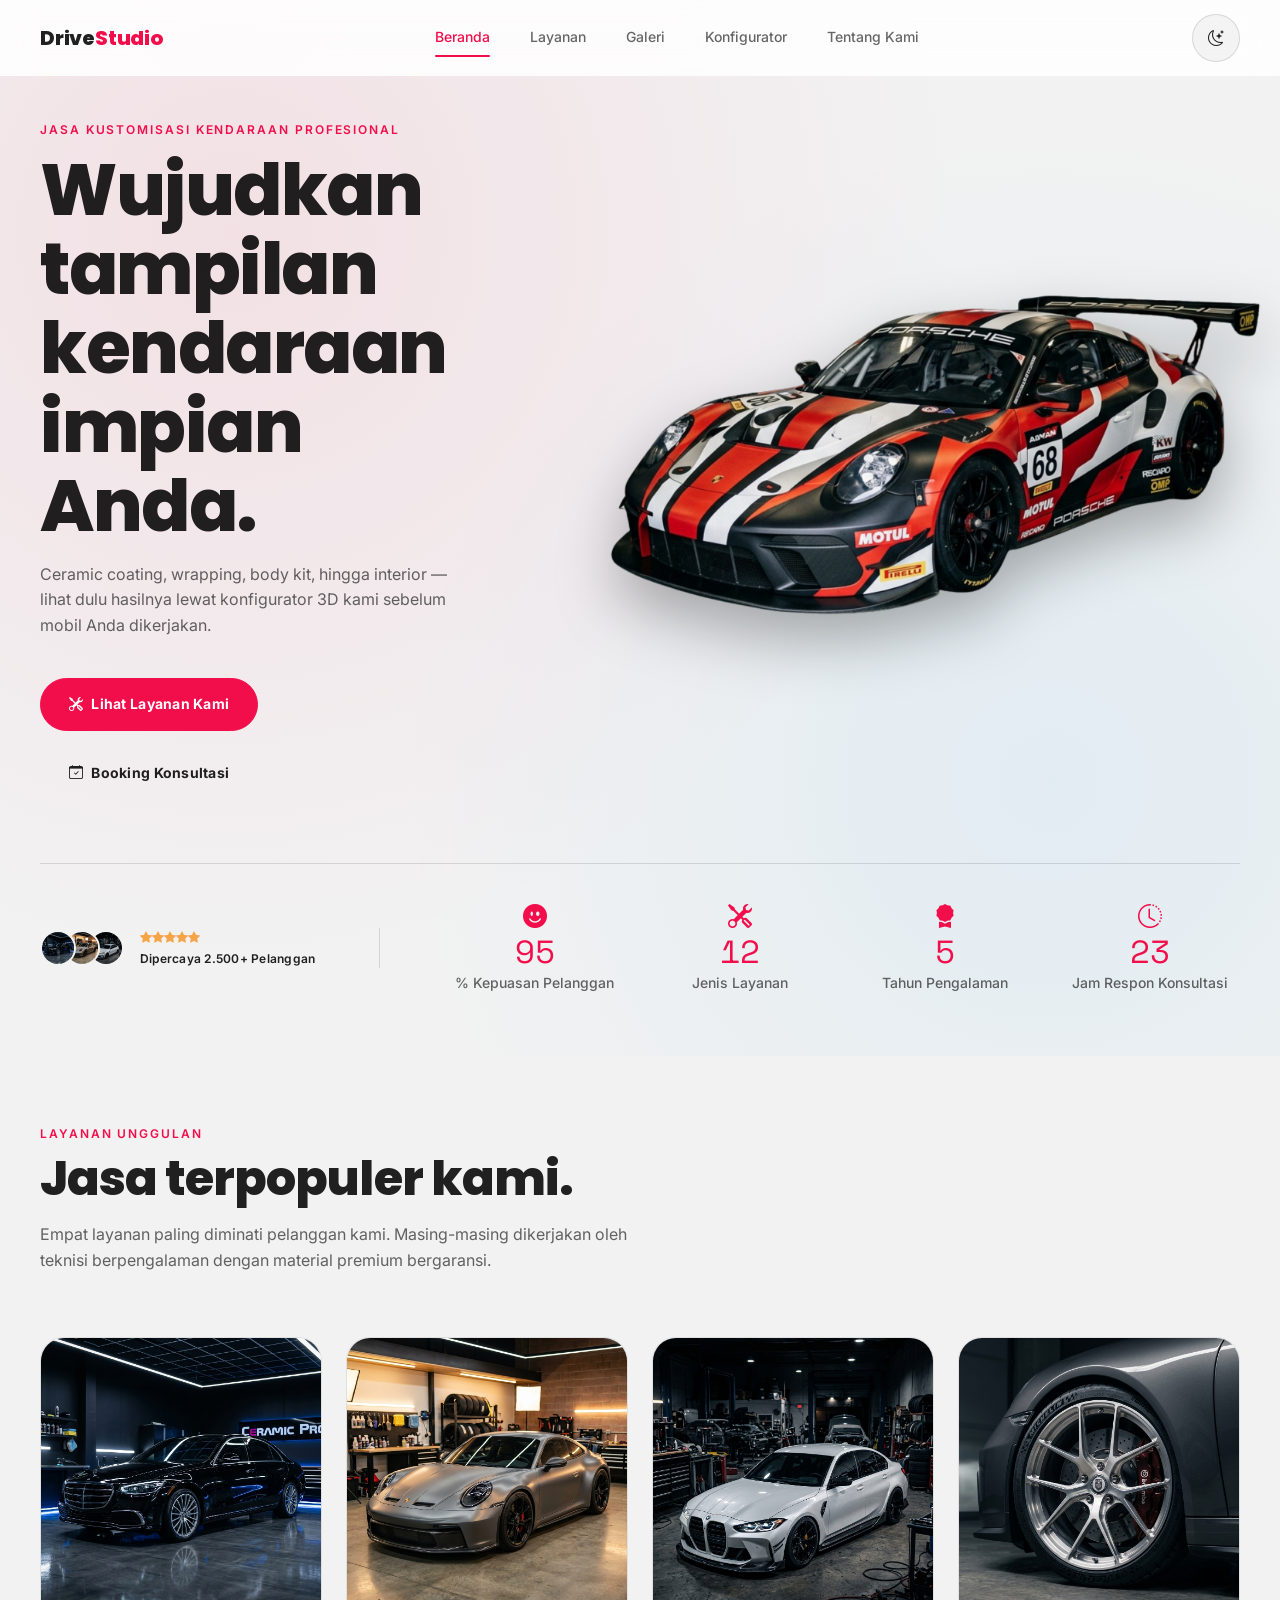
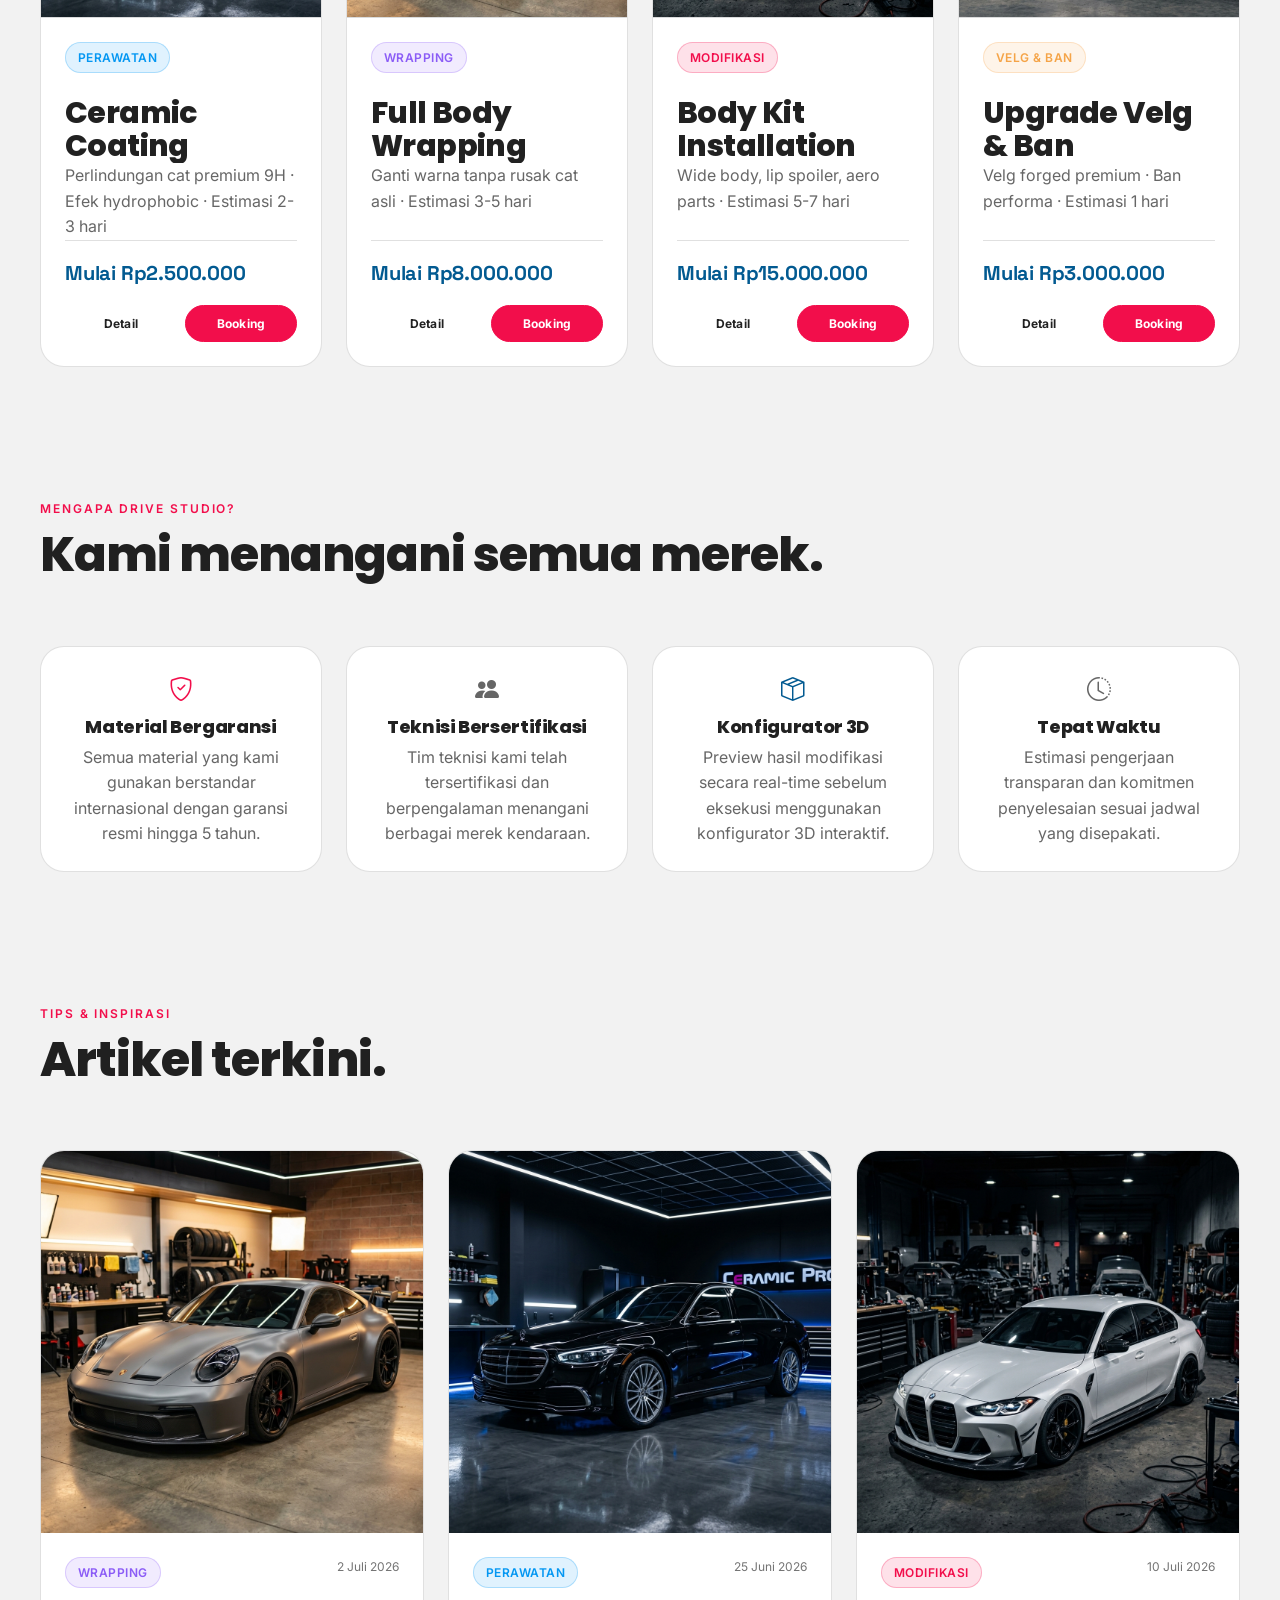
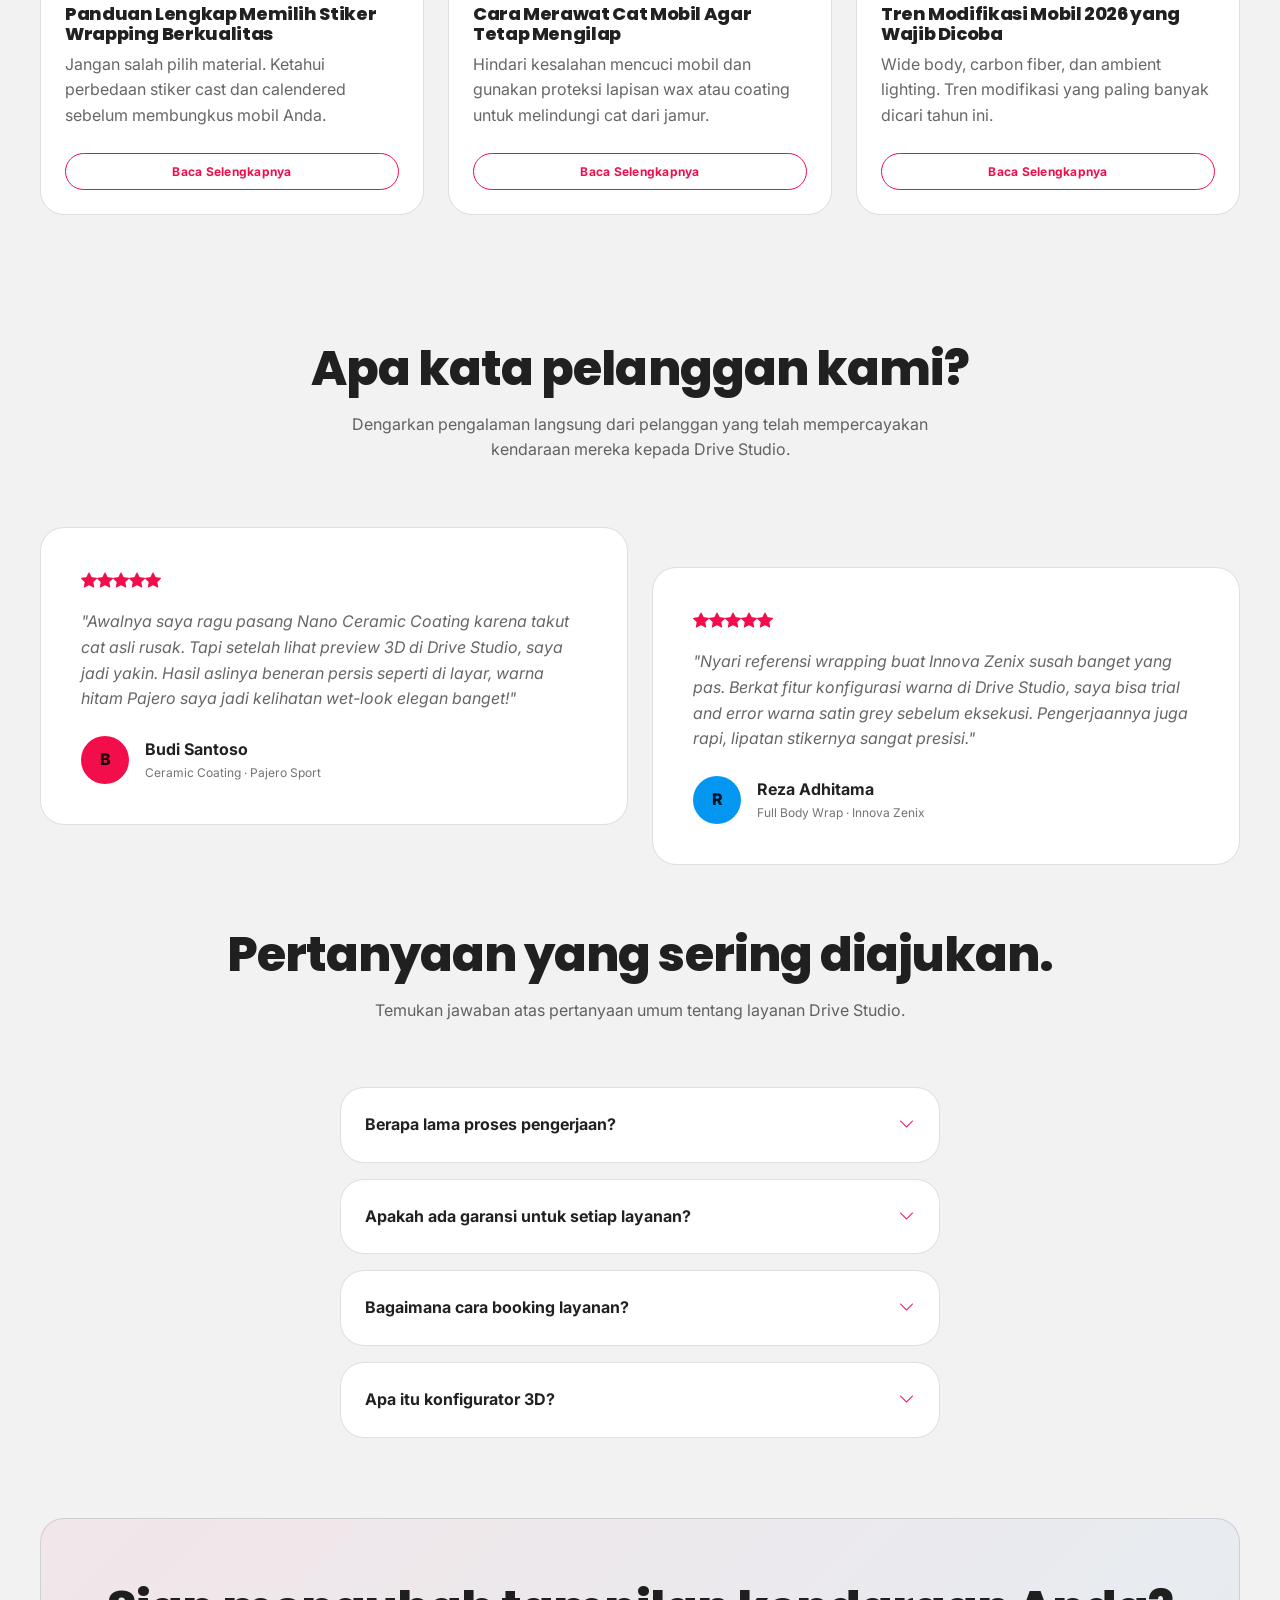
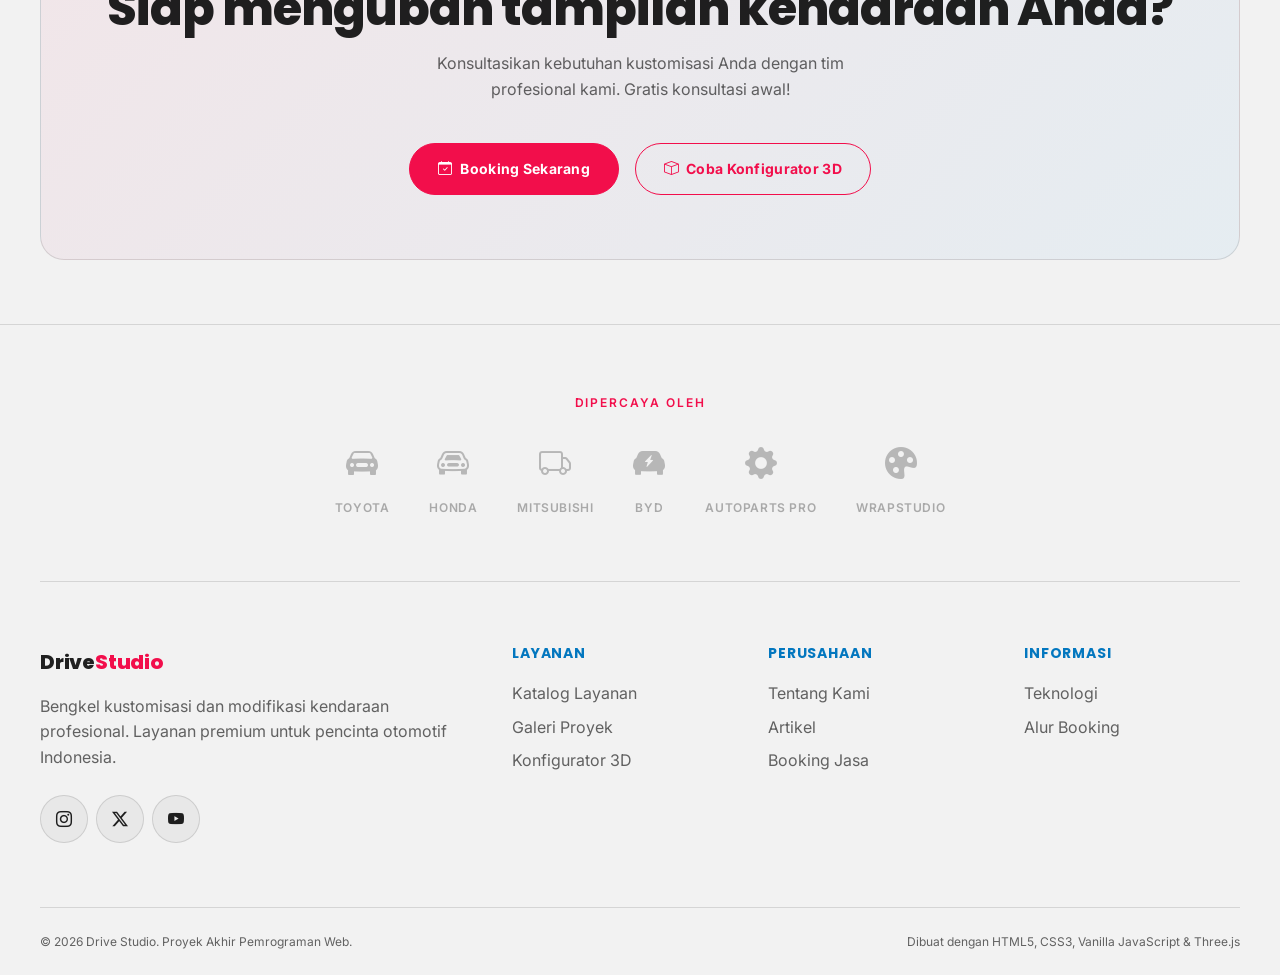
==== commit a7ab2fd1: "Initial commit - Drive Studio complete project" ====
--- a/index.html
+++ b/index.html
@@ -83,47 +83,68 @@
 
     <!-- Hero -->
     <section class="hero">
-      <div class="container hero-content reveal-stagger">
-        <p class="eyebrow reveal">Jasa Kustomisasi Kendaraan Profesional</p>
-        <h1 class="reveal mt-2">Wujudkan tampilan kendaraan impian Anda.</h1>
-        <p class="reveal mt-3" style="max-width: 52ch;">
-          Drive Studio adalah bengkel kustomisasi kendaraan terpercaya di Indonesia, mulai dari ceramic coating, 
-          vinyl wrapping, body kit, hingga modifikasi interior. Visualisasikan hasilnya terlebih dahulu 
-          menggunakan konfigurator 3D interaktif kami.
-        </p>
-        <div class="hero-actions mt-5 reveal">
-          <a href="cars.html" class="btn btn-primary">
-            <i class="bi bi-tools"></i> Lihat Layanan Kami
-          </a>
-          <a href="about.html#contact" class="btn btn-ghost">
-            <i class="bi bi-calendar-check"></i> Booking Konsultasi
-          </a>
-        </div>
-        
-        <!-- Social Proof -->
-        <div class="flex items-center justify-center gap-3 mt-6 reveal">
-          <div class="flex">
-            <img width="36" height="36" src="assets/images/ceramic_coating.png" alt="Hasil Ceramic Coating" loading="lazy" decoding="async" style="width: 36px; height: 36px; border-radius: 50%; border: 2px solid var(--bg); margin-right: -12px; object-fit: cover; z-index: 3;" />
-            <img width="36" height="36" src="assets/images/body_wrapping.png" alt="Hasil Body Wrapping" loading="lazy" decoding="async" style="width: 36px; height: 36px; border-radius: 50%; border: 2px solid var(--bg); margin-right: -12px; object-fit: cover; z-index: 2;" />
-            <img width="36" height="36" src="assets/images/body_kit.png" alt="Hasil Body Kit" loading="lazy" decoding="async" style="width: 36px; height: 36px; border-radius: 50%; border: 2px solid var(--bg); object-fit: cover; z-index: 1;" />
-          </div>
-          <div class="text-left">
-            <div class="text-warning fs-xs" style="margin-bottom: 2px;"><i class="bi bi-star-fill"></i><i class="bi bi-star-fill"></i><i class="bi bi-star-fill"></i><i class="bi bi-star-fill"></i><i class="bi bi-star-fill"></i></div>
-            <p class="fs-xs text-high fw-600" style="margin:0; letter-spacing: 0.02em;">Dipercaya 2.500+ Pelanggan</p>
-          </div>
-        </div>
-        <div class="hero-stats mt-6 reveal">
-          <div>
-            <p class="stat-number numeric text-primary" style="font-size: 2.25rem;" data-counter="98">0</p>
-            <p class="text-mid">% Kepuasan Pelanggan</p>
-          </div>
-          <div>
-            <p class="stat-number numeric text-primary" style="font-size: 2.25rem;" data-counter="12">0</p>
-            <p class="text-mid">Jenis Layanan</p>
-          </div>
-          <div>
-            <p class="stat-number numeric text-primary" style="font-size: 2.25rem;" data-counter="5">0</p>
-            <p class="text-mid">Tahun Pengalaman</p>
+      <div class="container">
+        <div class="hero-content reveal-stagger">
+          <div class="hero-copy">
+            <p class="eyebrow reveal">Jasa Kustomisasi Kendaraan Profesional</p>
+            <h1 class="reveal mt-2">Wujudkan tampilan kendaraan impian Anda.</h1>
+            <p class="reveal mt-3" style="max-width: 48ch;">
+              Ceramic coating, wrapping, body kit, hingga interior — lihat dulu hasilnya
+              lewat konfigurator 3D kami sebelum mobil Anda dikerjakan.
+            </p>
+            <div class="hero-actions mt-5 reveal">
+              <a href="cars.html" class="btn btn-primary">
+                <i class="bi bi-tools"></i> Lihat Layanan Kami
+              </a>
+              <a href="about.html#contact" class="btn btn-ghost">
+                <i class="bi bi-calendar-check"></i> Booking Konsultasi
+              </a>
+            </div>
+          </div>
+
+          <!-- Visual mobil Hero -->
+          <div class="hero-visual reveal">
+            <img class="hero-car" src="assets/images/HeroPict.png"
+                 alt="Mobil hasil kustomisasi Drive Studio"
+                 width="820" height="820" loading="eager" decoding="async" />
+          </div>
+        </div>
+
+        <!-- Statistik & rating -->
+        <div class="hero-stats-strip reveal">
+          <div class="hero-proof">
+            <div class="flex">
+              <img width="36" height="36" src="assets/images/ceramic_coating.png" alt="Hasil Ceramic Coating" loading="lazy" decoding="async" style="width: 36px; height: 36px; border-radius: 50%; border: 2px solid var(--bg); margin-right: -12px; object-fit: cover; z-index: 3;" />
+              <img width="36" height="36" src="assets/images/body_wrapping.png" alt="Hasil Body Wrapping" loading="lazy" decoding="async" style="width: 36px; height: 36px; border-radius: 50%; border: 2px solid var(--bg); margin-right: -12px; object-fit: cover; z-index: 2;" />
+              <img width="36" height="36" src="assets/images/body_kit.png" alt="Hasil Body Kit" loading="lazy" decoding="async" style="width: 36px; height: 36px; border-radius: 50%; border: 2px solid var(--bg); object-fit: cover; z-index: 1;" />
+            </div>
+            <div class="text-left">
+              <div class="text-warning fs-xs" style="margin-bottom: 2px;"><i class="bi bi-star-fill"></i><i class="bi bi-star-fill"></i><i class="bi bi-star-fill"></i><i class="bi bi-star-fill"></i><i class="bi bi-star-fill"></i></div>
+              <p class="fs-xs text-high fw-600" style="margin:0; letter-spacing: 0.02em;">Dipercaya 2.500+ Pelanggan</p>
+            </div>
+          </div>
+
+          <div class="hero-stats">
+            <div>
+              <i class="bi bi-emoji-smile-fill hero-stat-icon" aria-hidden="true"></i>
+              <p class="stat-number numeric text-primary" data-counter="98">0</p>
+              <p class="text-mid">% Kepuasan Pelanggan</p>
+            </div>
+            <div>
+              <i class="bi bi-tools hero-stat-icon" aria-hidden="true"></i>
+              <p class="stat-number numeric text-primary" data-counter="12">0</p>
+              <p class="text-mid">Jenis Layanan</p>
+            </div>
+            <div>
+              <i class="bi bi-award-fill hero-stat-icon" aria-hidden="true"></i>
+              <p class="stat-number numeric text-primary" data-counter="5">0</p>
+              <p class="text-mid">Tahun Pengalaman</p>
+            </div>
+            <div>
+              <i class="bi bi-clock-history hero-stat-icon" aria-hidden="true"></i>
+              <p class="stat-number numeric text-primary" data-counter="24">0</p>
+              <p class="text-mid">Jam Respon Konsultasi</p>
+            </div>
           </div>
         </div>
       </div>
@@ -410,7 +431,7 @@
             <a href="about.html#contact" class="btn btn-primary">
               <i class="bi bi-calendar-check"></i> Booking Sekarang
             </a>
-            <a href="configurator.html" class="btn btn-outline" style="color: #fff; border-color: rgba(255,255,255,0.4);">
+            <a href="configurator.html" class="btn btn-outline">
               <i class="bi bi-box"></i> Coba Konfigurator 3D
             </a>
           </div>
--- a/css/main.css
+++ b/css/main.css
@@ -253,7 +253,7 @@
   width: 100%;
   max-width: var(--container-max);
   margin-inline: auto;
-  padding-inline: var(--space-3);
+  padding-inline: var(--space-4);   /* more side margin on phones */
 }
 
 .section {
--- a/css/components.css
+++ b/css/components.css
@@ -323,32 +323,59 @@
   justify-content: center;
 }
 
-/* Mobile nav drawer */
+/* Mobile nav: compact dropdown panel anchored under the header (top-right),
+   instead of a full-screen overlay — less intrusive, page stays visible. */
 .navbar-drawer {
   position: fixed;
-  inset: 0;
+  top: calc(var(--nav-height) - var(--space-2));
+  right: var(--space-3);
+  left: auto;
   z-index: 99;
-  background: color-mix(in srgb, var(--bg) 97%, transparent);
+  width: min(260px, calc(100vw - 2 * var(--space-3)));
+  display: flex;
+  flex-direction: column;
+  align-items: stretch;
+  gap: var(--space-1);
+  padding: var(--space-2);
+  background: var(--glass-bg);
   backdrop-filter: blur(var(--glass-blur));
-  display: flex;
-  flex-direction: column;
-  align-items: center;
-  justify-content: center;
-  gap: var(--space-5);
+  -webkit-backdrop-filter: blur(var(--glass-blur));
+  border: 1px solid var(--border);
+  border-radius: var(--radius-md);
+  box-shadow: var(--shadow-md);
   opacity: 0;
   visibility: hidden;
-  transition: opacity var(--dur-med) var(--ease-out);
+  transform: translateY(-8px);
+  transition: opacity var(--dur-med) var(--ease-out),
+    transform var(--dur-med) var(--ease-out),
+    visibility var(--dur-med) var(--ease-out);
 }
 
 .navbar-drawer.is-open {
   opacity: 1;
   visibility: visible;
+  transform: translateY(0);
 }
 
 .navbar-drawer a {
   font-family: var(--font-heading);
-  font-size: 1.75rem;
-  font-weight: 700;
+  font-size: 1.05rem;
+  font-weight: 600;
+  padding: var(--space-3);
+  border-radius: var(--radius-sm);
+  color: var(--text-high);
+  transition: background-color var(--dur-fast) var(--ease-out), color var(--dur-fast) var(--ease-out);
+}
+
+.navbar-drawer a:hover,
+.navbar-drawer a.is-active {
+  background: rgba(0, 0, 0, 0.05);
+  color: var(--primary);
+}
+
+[data-theme="dark"] .navbar-drawer a:hover,
+[data-theme="dark"] .navbar-drawer a.is-active {
+  background: rgba(255, 255, 255, 0.08);
 }
 
 .footer {
@@ -564,19 +591,51 @@
   color: var(--accent);
 }
 
+/* Search + filter stay on one row at every width */
 .toolbar {
   display: flex;
-  flex-wrap: wrap;
-  gap: var(--space-3);
-}
-
+  flex-wrap: nowrap;
+  align-items: center;
+  gap: var(--space-2);
+}
+
+/* Search bar takes the room; the filter stays a compact, accented control */
 .toolbar-search {
-  flex: 1 1 240px;
+  flex: 1 1 auto;
+  min-width: 0;
 }
 
 .toolbar .select {
-  flex: 1 1 160px;
+  flex: 0 0 auto;
   width: auto;
+  min-width: 150px;
+  font-weight: 600;
+  color: var(--text-high);
+  background-color: rgba(242, 14, 75, 0.06);   /* subtle brand tint = looks like a filter */
+  border-color: rgba(242, 14, 75, 0.4);
+}
+
+.toolbar .select:focus {
+  border-color: var(--primary);
+}
+
+/* Small phones: category filter collapses to a compact funnel-icon button
+   (still a real <select> — tapping it opens the normal options list). */
+@media (max-width: 575.98px) {
+  .toolbar .select {
+    flex: 0 0 auto;
+    width: 52px;
+    min-width: 0;
+    padding-inline: 0;
+    color: transparent;
+    text-indent: -9999px;
+    -webkit-appearance: none;
+    appearance: none;
+    background-image: url("data:image/svg+xml,%3Csvg xmlns='http://www.w3.org/2000/svg' width='16' height='16' fill='%23F20E4B' viewBox='0 0 16 16'%3E%3Cpath d='M1.5 1.5A.5.5 0 0 1 2 1h12a.5.5 0 0 1 .5.5v2a.5.5 0 0 1-.128.334L10 8.692V13.5a.5.5 0 0 1-.342.474l-3 1A.5.5 0 0 1 6 14.5V8.692L1.628 3.834A.5.5 0 0 1 1.5 3.5z'/%3E%3C/svg%3E");
+    background-repeat: no-repeat;
+    background-position: center;
+    background-size: 18px 18px;
+  }
 }
 
 .car-card-media {
@@ -606,15 +665,23 @@
 
 .car-card-price {
   font-family: var(--font-numeric);
-  font-size: 1.125rem;
+  font-size: 1.25rem;
   font-weight: 800;
-  color: var(--text-high);
-}
-
-/* Allow buttons to wrap naturally on small screens */
+  color: var(--accent-text);   /* accent so price stands apart from title & buttons */
+  letter-spacing: -0.01em;
+}
+
+/* Card is a column so every card in a row can share one height and keep
+   its price + buttons pinned to the bottom edge (grid stretches the cards). */
+.car-card {
+  display: flex;
+  flex-direction: column;
+}
+
 .car-card .card-body {
   display: flex;
   flex-direction: column;
+  flex: 1;
 }
 
 .car-card .card-body > h3 {
@@ -636,6 +703,9 @@
   flex-direction: column;
   align-items: stretch;
   gap: var(--space-3);
+  margin-top: auto;                        /* push price + buttons to the bottom */
+  padding-top: var(--space-3);
+  border-top: 1px solid var(--border);     /* separate price/buttons from the description */
 }
 
 .car-card .card-body .justify-between.mt-4 > .flex.gap-2 {
@@ -767,6 +837,96 @@
   .configurator-sidebar--right {
     border-right: none;
     border-left: 1px solid var(--border);
+  }
+}
+
+/* Mobile/tablet stacking (natural order):
+   TOP    = tool groups (Kustomisasi, Studio & Kamera, Aksi) as compact chips
+   MIDDLE = 3D view of the car
+   BOTTOM = contextual options that change with the active tool */
+@media (max-width: 991.98px) {
+  .configurator-layout {
+    display: flex;
+    flex-direction: column;
+  }
+
+  /* TOP: left tool sidebar becomes a compact, centered chip bar */
+  .configurator-sidebar:not(.configurator-sidebar--right) {
+    flex-direction: row;
+    flex-wrap: wrap;
+    align-items: center;
+    justify-content: center;      /* centered */
+    gap: var(--space-1);
+    padding: var(--space-2) var(--space-3);
+    background: var(--bg-elevated);
+  }
+
+  .configurator-sidebar:not(.configurator-sidebar--right) .configurator-sidebar-heading {
+    width: 100%;
+    text-align: center;
+    padding: 2px 0 0;
+    font-size: 0.6rem;
+  }
+
+  .configurator-sidebar:not(.configurator-sidebar--right) .sidebar-divider {
+    display: none;
+  }
+
+  .configurator-sidebar:not(.configurator-sidebar--right) .tool-button {
+    flex: 0 0 auto;
+    width: auto;
+    gap: 6px;
+    padding: 0.3rem 0.6rem;
+    font-size: 0.68rem;
+    border: 1px solid var(--border);
+    border-radius: var(--radius-pill);
+  }
+
+  .configurator-sidebar:not(.configurator-sidebar--right) .tool-button i {
+    width: auto;
+    font-size: 0.85rem;
+  }
+
+  /* MIDDLE: 3D stage — compact so the whole page fits one screen */
+  .configurator-canvas {
+    height: 38vh;
+    min-height: 220px;
+    border-block: 1px solid var(--border);
+  }
+
+  /* BOTTOM: contextual option panel — compact & centered */
+  .configurator-sidebar--right {
+    padding: var(--space-3) var(--space-4);
+    text-align: center;
+  }
+
+  .configurator-sidebar--right .configurator-sidebar-heading {
+    text-align: center;
+    font-size: 0.6rem;
+    padding-bottom: var(--space-1);
+  }
+
+  .configurator-sidebar--right .tool-options-panel {
+    max-width: 340px;
+    margin-inline: auto;
+  }
+
+  .configurator-sidebar--right .option-row {
+    justify-content: center;
+    gap: var(--space-2);
+    font-size: var(--fs-xs);
+    padding: var(--space-2);
+  }
+
+  .configurator-sidebar--right .swatch-grid {
+    max-width: 260px;
+    margin-inline: auto;
+    gap: var(--space-2);
+  }
+
+  .configurator-sidebar--right #selectedOptionLabel {
+    font-size: var(--fs-xs);
+    margin-top: var(--space-2) !important;
   }
 }
 
@@ -939,6 +1099,13 @@
   max-width: 720px;
 }
 
+/* Lone submit button reads better centered under the form */
+.contact-form button[type="submit"] {
+  display: flex;
+  width: fit-content;
+  margin-inline: auto;
+}
+
 .form-grid {
   display: grid;
   grid-template-columns: 1fr;
@@ -1035,10 +1202,13 @@
 .gallery-card .card-body h3 {
   font-size: 1.125rem;
   line-height: 1.4;
-}
-
-.gallery-card .card-body p {
+  min-height: 2.8em;   /* reserve 2 lines so titles line up across cards */
+}
+
+.gallery-card .card-body p.text-mid {
   font-size: var(--fs-sm);
+  -webkit-line-clamp: 2;   /* keep every card to 2 lines of copy */
+  min-height: 2.8rem;      /* ...and reserve that height so the tag rows align */
 }
 
 .gallery-img-wrapper img {
--- a/css/pages.css
+++ b/css/pages.css
@@ -11,6 +11,11 @@
   padding-bottom: var(--space-4);
 }
 
+/* Larger page titles on interior pages (overrides the .fs-h2 utility) */
+.page-hero h1 {
+  font-size: clamp(2.5rem, 6.5vw, 4rem);
+}
+
 .hero {
   min-height: 92vh;
   min-height: 92dvh;
@@ -18,7 +23,8 @@
   align-items: center;
   position: relative;
   overflow: hidden;
-  padding-top: var(--nav-height);
+  padding-top: calc(var(--nav-height) + var(--space-5));
+  padding-bottom: var(--space-6);
 }
 
 .hero::before {
@@ -39,7 +45,21 @@
 
 .hero-content {
   position: relative;
-  max-width: 760px;
+  display: grid;
+  gap: var(--space-5);
+  align-items: center;
+  text-align: left;
+}
+
+@media (min-width: 992px) {
+  .hero-content {
+    grid-template-columns: 1.05fr 0.95fr;
+    gap: var(--space-6);
+  }
+}
+
+.hero-copy {
+  max-width: 620px;
 }
 
 .hero-actions {
@@ -48,25 +68,9 @@
   gap: var(--space-3);
 }
 
-/* On phones the two CTAs stack full-width instead of wrapping to
-   ragged, unequal widths. They return to natural width from 480px up. */
+/* On phones the two CTAs stack full-width; natural width from 480px up. */
 .hero-actions .btn {
   width: 100%;
-}
-
-.hero-stats {
-  display: flex;
-  flex-wrap: wrap;
-  gap: var(--space-3);
-}
-
-.hero-stats > div {
-  display: flex;
-  flex-direction: column;
-  align-items: center;
-  justify-content: center;
-  flex: 1 1 0;   /* even columns on mobile instead of an uneven wrap */
-  min-width: 0;
 }
 
 @media (min-width: 480px) {
@@ -75,13 +79,121 @@
   }
 }
 
+.hero-visual {
+  display: flex;
+  align-items: center;
+  justify-content: center;
+}
+
+.hero-car {
+  width: 100%;
+  max-width: 560px;
+  height: auto;
+  filter: drop-shadow(0 26px 30px rgba(0, 0, 0, 0.30));
+}
+
+/* Desktop: enlarge the car and push it toward the right edge so it reads as
+   "emerging from the right". The hero has overflow:hidden, so the slight bleed
+   past the container is clipped intentionally (no horizontal scrollbar).
+   Fully static — no animation. */
+@media (min-width: 992px) {
+  .hero-visual {
+    justify-content: flex-end;
+    overflow: visible;
+  }
+
+  .hero-car {
+    max-width: none;
+    width: min(58vw, 780px);
+    transform: translateX(8%);
+  }
+}
+
+/* Rating + stats: horizontal strip below the hero row */
+.hero-stats-strip {
+  margin-top: var(--space-6);
+  padding-top: var(--space-5);
+  border-top: 1px solid var(--border);
+  display: flex;
+  flex-direction: column;
+  align-items: center;
+  gap: var(--space-4);
+}
+
+.hero-proof {
+  display: flex;
+  align-items: center;
+  gap: var(--space-3);
+}
+
+/* Stats stay on ONE horizontal row, even on phones (proof sits above). */
+.hero-stats {
+  display: flex;
+  flex-wrap: nowrap;
+  justify-content: center;
+  gap: var(--space-2);
+  width: 100%;
+}
+
+.hero-stats > div {
+  display: flex;
+  flex-direction: column;
+  align-items: center;
+  gap: var(--space-1);
+  text-align: center;
+  flex: 1 1 0;
+  min-width: 0;
+}
+
+.hero-stat-icon {
+  font-size: 1.25rem;
+  line-height: 1;
+  color: var(--primary);
+  margin-bottom: 2px;
+}
+
+.hero-stats .stat-number {
+  font-size: 1.375rem;
+  line-height: 1.1;
+}
+
+.hero-stats .text-mid {
+  font-size: 0.7rem;
+  font-weight: 500;
+  line-height: 1.25;
+}
+
+/* From tablet up: rating on the left, stat columns spread on the right */
 @media (min-width: 768px) {
+  .hero-stats-strip {
+    flex-direction: row;
+    justify-content: center;
+    gap: var(--space-6);
+  }
+
+  .hero-proof {
+    flex: 0 0 auto;
+    padding-right: var(--space-6);
+    border-right: 1px solid var(--border);
+  }
+
   .hero-stats {
-    gap: var(--space-6);
-  }
-
-  .hero-stats > div {
-    flex: 0 0 auto;   /* natural width on desktop, unchanged */
+    flex: 1 1 auto;
+    justify-content: space-around;
+    width: auto;
+    gap: var(--space-4);
+  }
+
+  .hero-stat-icon {
+    font-size: 1.5rem;
+  }
+
+  .hero-stats .stat-number {
+    font-size: 2rem;
+  }
+
+  .hero-stats .text-mid {
+    font-size: var(--fs-sm);
   }
 }
 
@@ -101,6 +213,13 @@
   text-align: center;
 }
 
+/* A lone button directly inside a CTA banner is reliably centered */
+.cta-banner > .btn {
+  display: flex;
+  width: fit-content;
+  margin-inline: auto;
+}
+
 /* Gallery-detail: modification checklist as a clean icon list */
 .project-mods {
   list-style: none;
--- a/css/responsive.css
+++ b/css/responsive.css
@@ -21,13 +21,13 @@
     justify-content: space-between;
   }
 
-  /* Compare page toolbar: side-by-side selects on wider phones */
-  .toolbar {
-    flex-wrap: wrap;
+  /* Toolbar: wide search + compact filter side by side */
+  .toolbar .select {
+    min-width: 200px;
   }
 
-  .toolbar .select {
-    min-width: 160px;
+  .toolbar-search {
+    flex: 1 1 320px;
   }
 }
 
